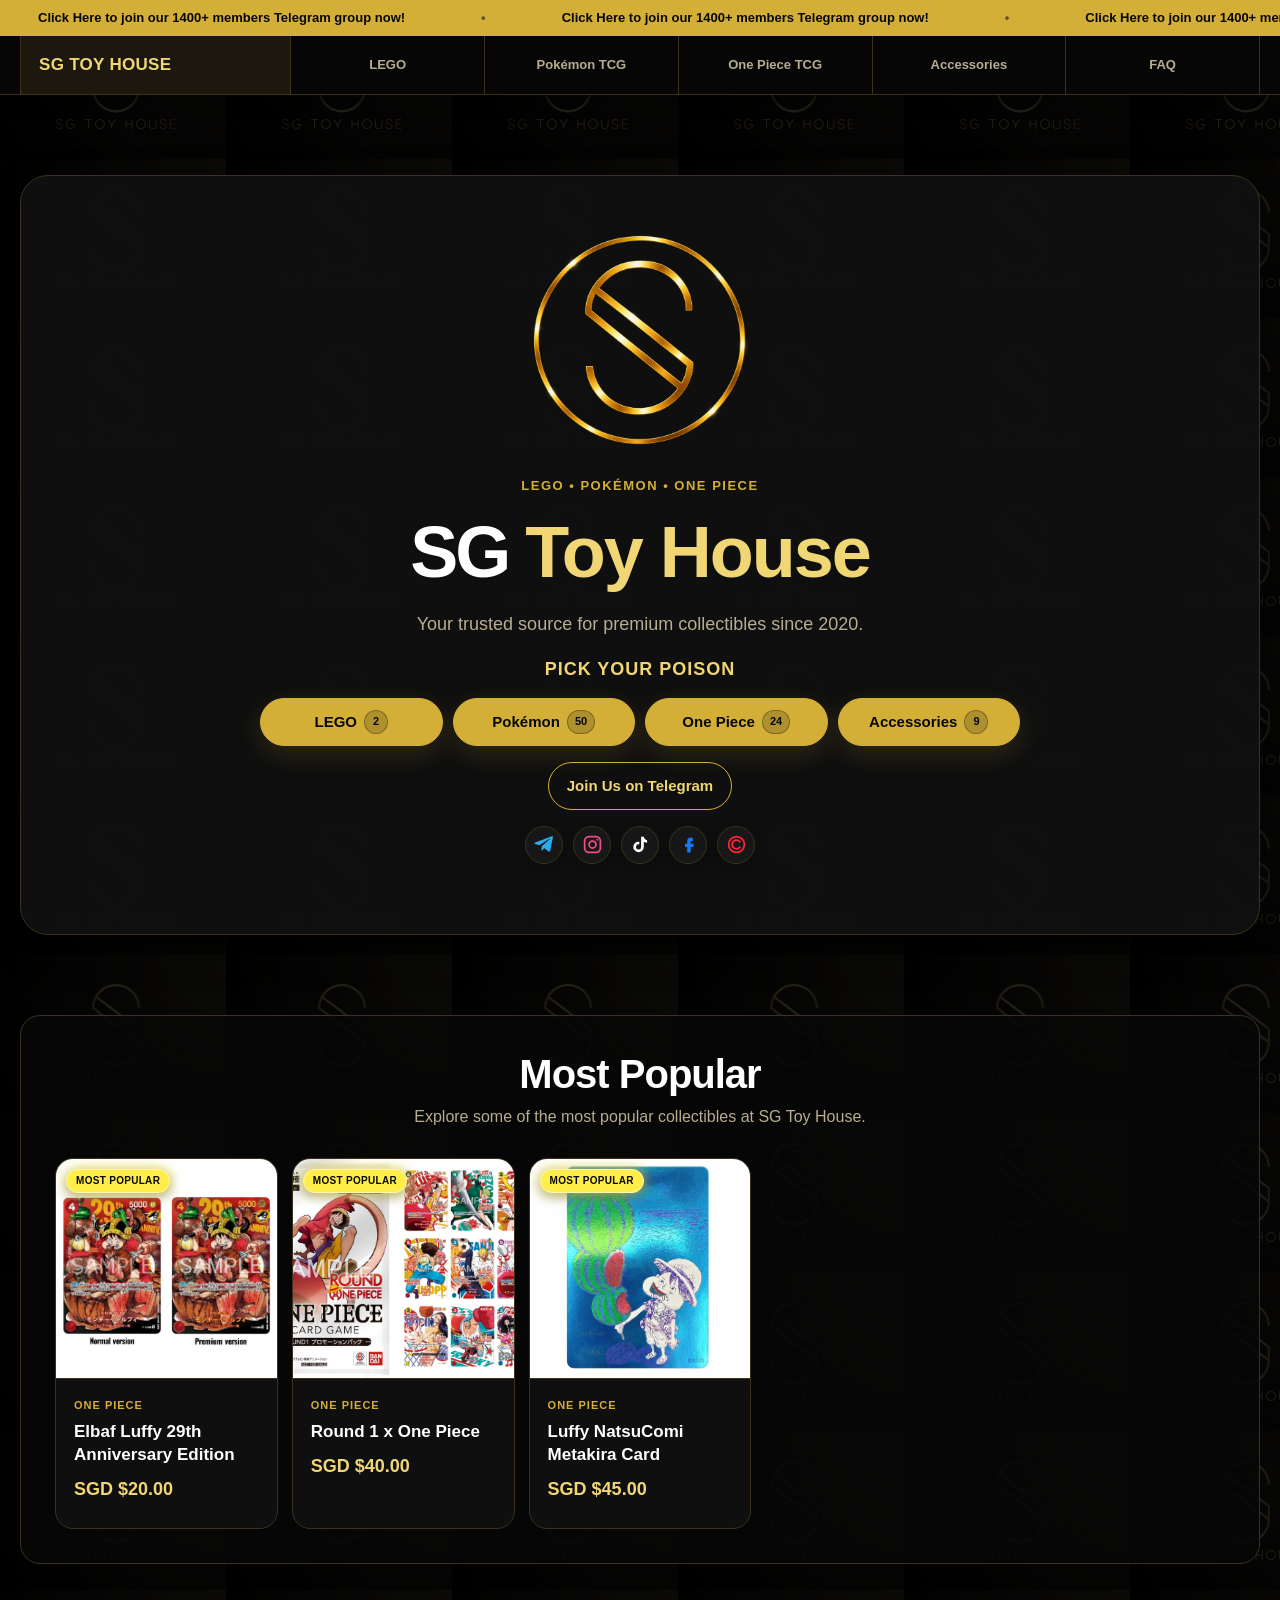
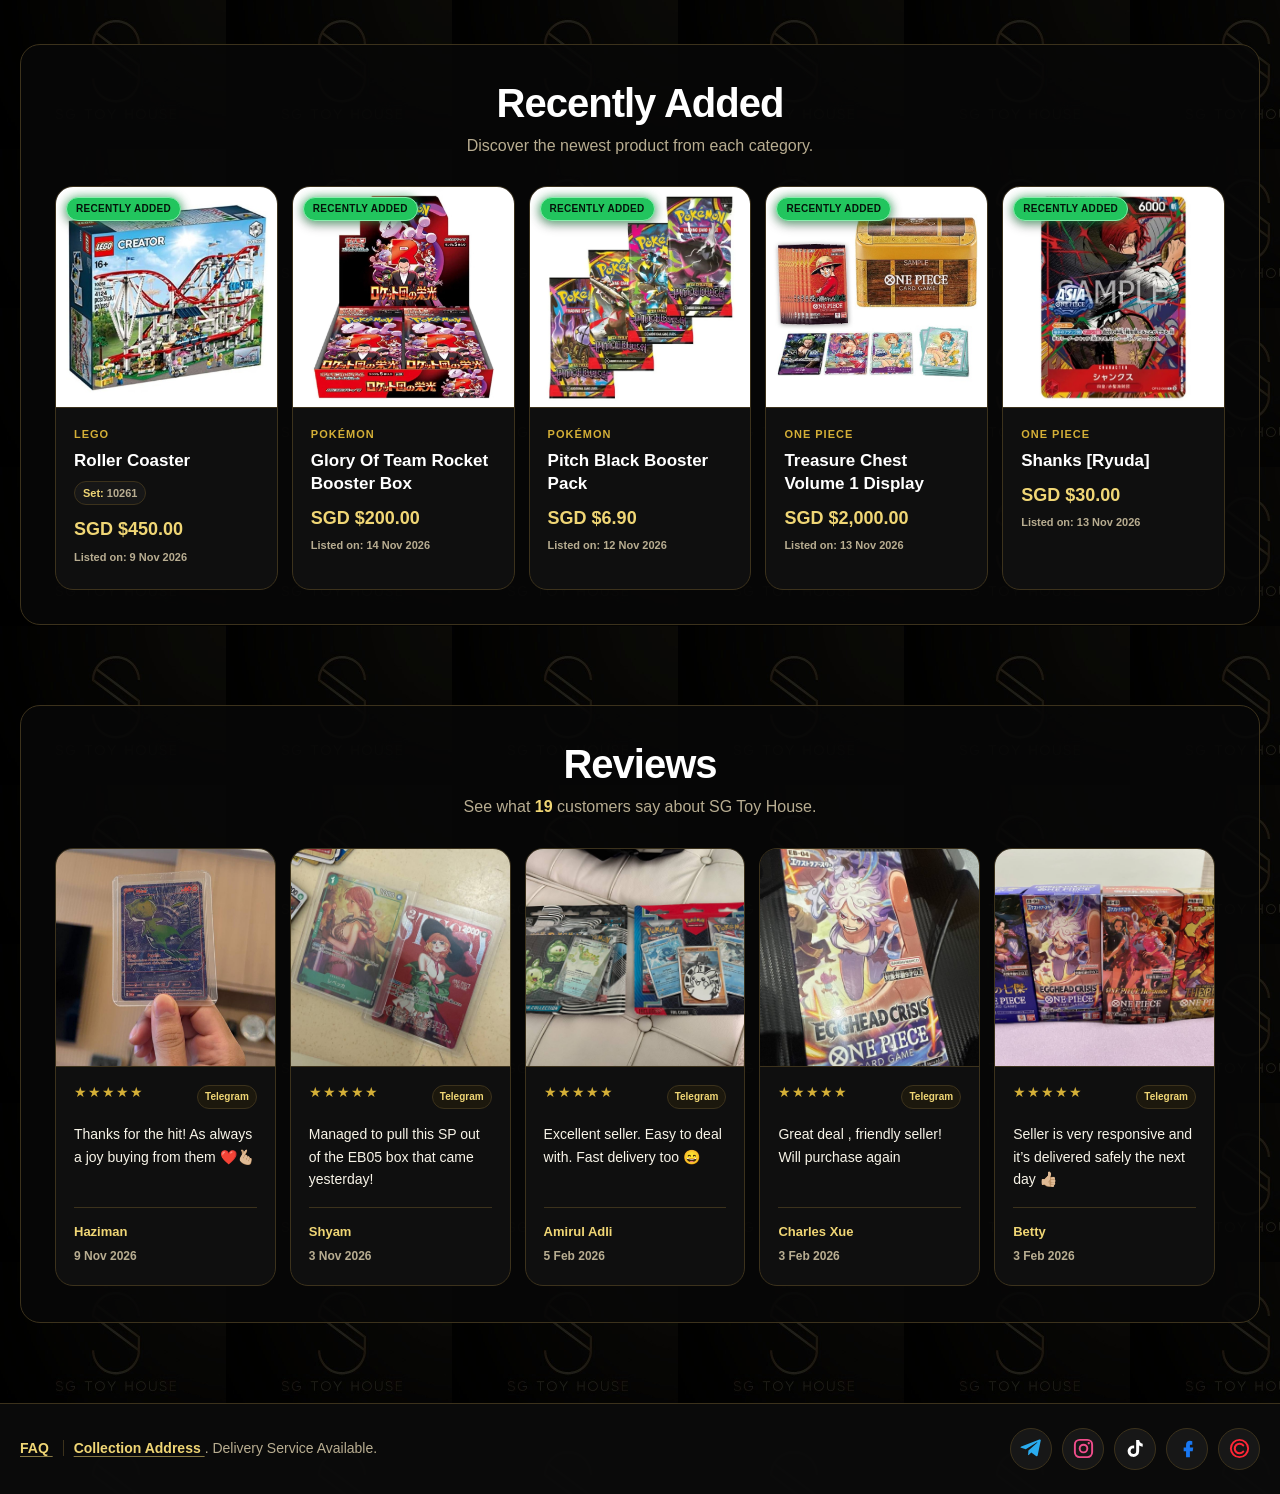
==== index.html @ c0def1a4 "Add files via upload" ====
<!DOCTYPE html>
<html lang="en">
<head>
  <meta charset="UTF-8">
  <meta name="viewport" content="width=device-width, initial-scale=1">

  <title>SG Toy House | LEGO, Pokémon & One Piece</title>

  <meta
    name="description"
    content="Browse LEGO, Pokémon, One Piece and collectible accessories at SG Toy House."
  >

  <meta name="theme-color" content="#070707">

  <link
    rel="icon"
    type="image/x-icon"
    href="images/logo/favicon.ico"
  >

  <link
    rel="icon"
    type="image/png"
    sizes="32x32"
    href="images/logo/favicon-32x32.png"
  >

  <link
    rel="icon"
    type="image/png"
    sizes="16x16"
    href="images/logo/favicon-16x16.png"
  >

  <link
    rel="apple-touch-icon"
    sizes="180x180"
    href="images/logo/apple-touch-icon.png"
  >

  <link rel="manifest" href="site.webmanifest">

  <style>
    :root {
      --background: #070707;
      --surface: #101010;
      --surface-hover: #1a1a1a;
      --text: #f8f4e8;
      --muted: #b8ad91;
      --border: #3c321c;
      --gold: #d4af37;
      --gold-light: #f0d675;
      --danger: #ff8c8c;
      --shadow: 0 14px 36px rgba(0, 0, 0, 0.45);
    }

    * {
      box-sizing: border-box;
      margin: 0;
      padding: 0;
    }

    html {
      scroll-behavior: smooth;
    }

    body {
      min-height: 100vh;
      display: flex;
      flex-direction: column;
      background-color: var(--background);
      background-image: url("images/backgrounds/backgroundlogo.jpg");
      background-position: top left;
      background-repeat: repeat;
      background-size: 226px 159px;
      color: var(--text);
      font-family: Arial, Helvetica, sans-serif;
      line-height: 1.6;
    }

    main {
      flex: 1;
    }

    a {
      color: inherit;
      text-decoration: none;
    }

    img {
      max-width: 100%;
    }

    button {
      font: inherit;
    }

    [hidden] {
      display: none !important;
    }

    .container {
      width: min(1344px, calc(100% - 40px));
      margin: 0 auto;
    }

    /* Sticky announcement and navigation */

    .sticky-top-area {
      width: 100%;
      position: sticky;
      top: 0;
      z-index: 1000;
      box-shadow: 0 6px 18px rgba(0, 0, 0, 0.35);
    }

    .announcement-bar {
      width: 100%;
      padding: 8px 20px;
      display: block;
      position: relative;
      z-index: 1;
      background: var(--gold);
      color: #070707;
      font-size: 13px;
      font-weight: 800;
      line-height: 1.4;
      text-align: center;
      transition:
        background 0.2s ease,
        color 0.2s ease;
    }

    .announcement-bar:hover,
    .announcement-bar:focus-visible {
      background: var(--gold-light);
      color: #000000;
    }

    .site-header {
      width: 100%;
      position: relative;
      background: rgba(7, 7, 7, 0.97);
      border-bottom: 1px solid var(--border);
      backdrop-filter: blur(12px);
      -webkit-backdrop-filter: blur(12px);
    }

    .main-navigation {
      min-height: 58px;
      display: grid;
      grid-template-columns:
        minmax(190px, 1.4fr)
        repeat(5, minmax(90px, 1fr));
      align-items: stretch;
    }

    .navigation-link {
      min-width: 0;
      padding: 10px 8px;
      display: flex;
      align-items: center;
      justify-content: center;
      color: var(--muted);
      border-right: 1px solid var(--border);
      font-size: 13px;
      font-weight: 700;
      line-height: 1.2;
      text-align: center;
      white-space: nowrap;
      transition:
        background 0.2s ease,
        color 0.2s ease;
    }

    .navigation-link:first-child {
      border-left: 1px solid var(--border);
    }

    .navigation-link:last-child {
      border-right: 1px solid var(--border);
    }

    .navigation-link:hover,
    .navigation-link:focus-visible {
      background: var(--surface-hover);
      color: #ffffff;
    }

    .navigation-home {
      justify-content: flex-start;
      padding: 10px 18px;
      color: var(--gold-light);
      font-size: 17px;
      font-weight: 800;
      letter-spacing: 0.3px;
      text-transform: uppercase;
    }

    .navigation-home[aria-current="page"] {
      background: #1c180d;
      color: var(--gold-light);
    }

    /* Hero */

    .hero {
      padding: 80px 0;
      text-align: center;
    }

    .hero-content {
      padding: 56px 40px 70px;
      background: rgba(16, 16, 16, 0.96);
      border: 1px solid var(--border);
      border-radius: 28px;
      box-shadow: var(--shadow);
    }

    .hero-logo {
      width: min(220px, 60vw);
      height: auto;
      margin: 0 auto 24px;
      display: block;
      object-fit: contain;
    }

    .hero-label {
      margin-bottom: 18px;
      color: var(--gold);
      font-size: 13px;
      font-weight: 700;
      letter-spacing: 1.5px;
      text-transform: uppercase;
    }

    .hero h1 {
      max-width: 800px;
      margin: 0 auto 20px;
      color: #ffffff;
      font-size: clamp(42px, 7vw, 72px);
      font-weight: 700;
      line-height: 1.05;
      letter-spacing: -3px;
    }

    .hero-brand {
      color: var(--gold-light);
      font-weight: 800;
      letter-spacing: -2px;
    }

    .hero-description {
      max-width: 620px;
      margin: 0 auto 16px;
      color: var(--muted);
      font-size: 18px;
    }

    .category-heading {
      margin: 0 auto 14px;
      color: var(--gold-light);
      font-size: 18px;
      font-weight: 800;
      letter-spacing: 1px;
      text-transform: uppercase;
    }

    /* Hero buttons */

    .category-actions {
      max-width: 760px;
      margin: 0 auto;
      display: grid;
      grid-template-columns: repeat(4, minmax(0, 1fr));
      gap: 10px;
    }

    .button {
      min-height: 48px;
      padding: 0 18px;
      display: inline-flex;
      align-items: center;
      justify-content: center;
      border: 1px solid var(--gold);
      border-radius: 999px;
      font-size: 15px;
      font-weight: 700;
      text-align: center;
      white-space: nowrap;
      transition:
        transform 0.2s ease,
        background 0.2s ease,
        color 0.2s ease,
        box-shadow 0.2s ease;
    }

    .button:hover,
    .button:focus-visible {
      transform: translateY(-2px);
    }

    .button-primary {
      background: var(--gold);
      color: #070707;
      box-shadow: 0 8px 24px rgba(212, 175, 55, 0.16);
    }

    .button-primary:hover,
    .button-primary:focus-visible {
      background: var(--gold-light);
      color: #000000;
    }

    .button-secondary {
      background: transparent;
      color: var(--gold-light);
    }

    .button-secondary:hover,
    .button-secondary:focus-visible {
      background: #1c180d;
      color: #ffffff;
    }

    .telegram-action {
      margin-top: 16px;
      display: flex;
      justify-content: center;
    }


    /* Hero social links */

    .hero-social-links {
      margin-top: 16px;
      display: flex;
      align-items: center;
      justify-content: center;
      flex-wrap: wrap;
      gap: 10px;
    }

    .hero-social-link {
      width: 38px;
      height: 38px;
      display: inline-flex;
      align-items: center;
      justify-content: center;
      color: #ffffff;
      background: #171717;
      border: 1px solid var(--border);
      border-radius: 50%;
      box-shadow: 0 5px 14px rgba(0, 0, 0, 0.28);
      transition:
        transform 0.2s ease,
        border-color 0.2s ease,
        box-shadow 0.2s ease,
        background 0.2s ease;
    }

    .hero-social-link:hover,
    .hero-social-link:focus-visible {
      transform: translateY(-3px);
      border-color: var(--gold);
      background: #211c0f;
      box-shadow:
        0 0 0 3px rgba(212, 175, 55, 0.14),
        0 8px 20px rgba(0, 0, 0, 0.4);
    }

    .hero-social-link svg {
      width: 21px;
      height: 21px;
      display: block;
      overflow: visible;
    }

    .hero-social-link.telegram { color: #2aabee; }
    .hero-social-link.instagram { color: #f04d8b; }
    .hero-social-link.tiktok { color: #ffffff; }
    .hero-social-link.facebook { color: #1877f2; }
    .hero-social-link.carousell { color: #ff2636; }

    .category-actions .button {
      gap: 7px;
    }

    .category-count {
      min-width: 24px;
      height: 24px;
      padding: 0 7px;
      display: inline-flex;
      align-items: center;
      justify-content: center;
      flex-shrink: 0;
      background: rgba(7, 7, 7, 0.18);
      color: #070707;
      border: 1px solid rgba(7, 7, 7, 0.3);
      border-radius: 999px;
      font-size: 11px;
      font-weight: 800;
      line-height: 1;
    }

    .button-primary:hover .category-count,
    .button-primary:focus-visible .category-count {
      background: rgba(7, 7, 7, 0.24);
      border-color: rgba(7, 7, 7, 0.4);
    }

    /* Homepage sections */

    .most-popular,
    .recently-added,
    .reviews {
      padding: 0 0 80px;
    }

    .most-popular .container,
    .recently-added .container,
    .reviews .container {
      padding: 34px;
      background: rgba(7, 7, 7, 0.9);
      border: 1px solid var(--border);
      border-radius: 20px;
    }

    .section-heading {
      margin-bottom: 28px;
      text-align: center;
    }

    .section-heading h2 {
      margin-bottom: 6px;
      color: #ffffff;
      font-size: clamp(28px, 4vw, 40px);
      font-weight: 800;
      line-height: 1.2;
      letter-spacing: -1px;
    }

    .section-heading p {
      color: var(--muted);
      font-size: 16px;
    }

    #review-count {
      color: var(--gold-light);
      font-weight: 800;
    }

    .product-grid {
      display: grid;
      grid-template-columns: repeat(5, minmax(0, 1fr));
      gap: 14px;
    }

    .review-grid {
      display: grid;
      grid-template-columns: repeat(5, minmax(0, 1fr));
      gap: 14px;
    }

    /* Cards */

    .product-card,
    .review-card {
      min-width: 0;
      overflow: hidden;
      display: flex;
      flex-direction: column;
      background: rgba(16, 16, 16, 0.98);
      border: 1px solid var(--border);
      border-radius: 18px;
      transition:
        transform 0.2s ease,
        border-color 0.2s ease,
        box-shadow 0.2s ease;
    }

    .product-card:hover,
    .product-card:focus-visible,
    .review-card:hover {
      transform: translateY(-4px);
      border-color: var(--gold);
      box-shadow: 0 12px 30px rgba(0, 0, 0, 0.4);
    }

    .product-image,
    .review-photo {
      width: 100%;
      aspect-ratio: 1 / 1;
      overflow: hidden;
      display: flex;
      align-items: center;
      justify-content: center;
      position: relative;
      background: #171717;
      color: var(--muted);
      border-bottom: 1px solid var(--border);
      font-size: 13px;
      text-align: center;
    }

    .product-image img,
    .review-photo img {
      width: 100%;
      height: 100%;
      display: block;
      object-fit: cover;
    }

    .product-info,
    .review-content {
      padding: 18px;
      display: flex;
      flex: 1;
      flex-direction: column;
    }

    /* Product card badges */

    .product-badge {
      padding: 5px 9px;
      position: absolute;
      top: 10px;
      left: 10px;
      z-index: 2;
      border-style: solid;
      border-width: 1px;
      border-radius: 999px;
      box-shadow: 0 3px 12px rgba(0, 0, 0, 0.45);
      font-size: 10px;
      font-weight: 900;
      line-height: 1.2;
      letter-spacing: 0.3px;
      text-transform: uppercase;
    }

    .popular-label {
      background: #ffed4a;
      color: #080808;
      border: 1px solid #fff7ad;
      box-shadow:
        0 0 14px rgba(255, 237, 74, 0.85),
        0 3px 12px rgba(0, 0, 0, 0.45);
    }

    .recent-label {
      background: #22c55e;
      color: #04150a;
      border: 1px solid #86efac;
      box-shadow:
        0 0 10px rgba(34, 197, 94, 0.6),
        0 3px 12px rgba(0, 0, 0, 0.45);
    }

    /* Product card content */

    .product-category {
      margin-bottom: 6px;
      color: var(--gold);
      font-size: 11px;
      font-weight: 800;
      letter-spacing: 1px;
      text-transform: uppercase;
    }

    .product-name {
      margin-bottom: 8px;
      color: #ffffff;
      font-size: 17px;
      font-weight: 700;
      line-height: 1.35;
      overflow-wrap: anywhere;
    }

    .product-details {
      margin-bottom: 10px;
      display: flex;
      flex-wrap: wrap;
      gap: 6px;
    }

    .product-detail {
      padding: 4px 8px;
      color: var(--muted);
      background: #171717;
      border: 1px solid var(--border);
      border-radius: 999px;
      font-size: 11px;
      font-weight: 700;
      line-height: 1.3;
    }

    .product-detail strong {
      color: var(--gold-light);
    }

    .product-price {
      margin-bottom: 6px;
      color: var(--gold-light);
      font-size: 18px;
      font-weight: 800;
    }

    .product-listed-date {
      margin-bottom: 6px;
      color: var(--muted);
      font-size: 11px;
      font-weight: 600;
      line-height: 1.4;
    }

    .product-link {
      margin-top: auto;
      padding-top: 8px;
      color: var(--gold-light);
      font-size: 15px;
      font-weight: 700;
    }

    /* Review scrolling */

    .review-scroll-area {
      overflow-x: hidden;
      overflow-y: hidden;
      scrollbar-color: var(--gold) #171717;
      scrollbar-width: thin;
    }

    .review-scroll-area.is-scrollable {
      padding-right: 10px;
      overflow-y: auto;
      overscroll-behavior: contain;
    }

    .review-scroll-area::-webkit-scrollbar {
      width: 8px;
    }

    .review-scroll-area::-webkit-scrollbar-track {
      background: #171717;
      border-radius: 999px;
    }

    .review-scroll-area::-webkit-scrollbar-thumb {
      background: var(--gold);
      border-radius: 999px;
    }

    .review-scroll-area::-webkit-scrollbar-thumb:hover {
      background: var(--gold-light);
    }

    /* Review cards */

    .review-card-header {
      margin-bottom: 14px;
      display: flex;
      align-items: flex-start;
      justify-content: space-between;
      gap: 10px;
    }

    .review-stars {
      color: var(--gold);
      font-size: 14px;
      letter-spacing: 1px;
      line-height: 1;
    }

    .review-source {
      padding: 3px 7px;
      color: var(--gold-light);
      background: #1c180d;
      border: 1px solid var(--border);
      border-radius: 999px;
      font-size: 10px;
      font-weight: 700;
      white-space: nowrap;
    }

    .review-text {
      margin-bottom: 16px;
      color: var(--text);
      font-size: 14px;
      line-height: 1.6;
      overflow-wrap: anywhere;
      white-space: pre-line;
    }

    .review-footer {
      margin-top: auto;
      padding-top: 14px;
      border-top: 1px solid var(--border);
    }

    .review-author {
      color: var(--gold-light);
      font-size: 13px;
      font-weight: 700;
    }

    .review-date {
      margin-top: 5px;
      color: var(--muted);
      font-size: 12px;
      font-weight: 600;
    }

    /* Empty and error messages */

    .products-empty,
    .reviews-empty {
      padding: 28px;
      color: var(--muted);
      background: var(--surface);
      border: 1px solid var(--border);
      border-radius: 18px;
      text-align: center;
    }

    .products-empty.error,
    .reviews-empty.error {
      color: var(--danger);
    }

    /* Footer */

    .site-footer {
      background: rgba(11, 11, 11, 0.96);
      border-top: 1px solid var(--border);
    }

    .footer-content {
      min-height: 90px;
      display: flex;
      align-items: center;
      justify-content: space-between;
      gap: 24px;
    }

    .footer-content p {
      color: var(--muted);
      font-size: 14px;
    }

    .footer-faq-link {
      margin-right: 10px;
      padding-right: 10px;
      color: var(--gold-light);
      border-right: 1px solid var(--border);
      font-weight: 700;
      text-decoration: underline;
      text-decoration-color: rgba(240, 214, 117, 0.55);
      text-underline-offset: 3px;
      transition:
        color 0.2s ease,
        text-decoration-color 0.2s ease;
    }

    .footer-faq-link:hover,
    .footer-faq-link:focus-visible {
      color: #ffffff;
      text-decoration-color: var(--gold-light);
    }

    .footer-location-link {
      color: var(--gold-light);
      font-weight: 700;
      text-decoration: underline;
      text-decoration-color: rgba(240, 214, 117, 0.55);
      text-underline-offset: 3px;
      transition:
        color 0.2s ease,
        text-decoration-color 0.2s ease;
    }

    .footer-location-link:hover,
    .footer-location-link:focus-visible {
      color: #ffffff;
      text-decoration-color: var(--gold-light);
    }

    .footer-links {
      display: flex;
      flex-wrap: wrap;
      justify-content: flex-end;
      gap: 10px 20px;
      list-style: none;
    }

    .footer-links a {
      color: var(--muted);
      font-size: 14px;
      font-weight: 600;
      transition: color 0.2s ease;
    }

    .footer-links a:hover,
    .footer-links a:focus-visible {
      color: var(--gold-light);
    }

    .footer-social-links {
      display: flex;
      align-items: center;
      justify-content: flex-end;
      flex-wrap: wrap;
      gap: 10px;
      list-style: none;
    }

    .footer-social-link {
      width: 42px;
      height: 42px;
      padding: 8px;
      display: inline-flex;
      align-items: center;
      justify-content: center;
      background: #171717;
      border: 1px solid var(--border);
      border-radius: 50%;
      transition:
        background 0.2s ease,
        border-color 0.2s ease,
        transform 0.2s ease,
        box-shadow 0.2s ease;
    }

    .footer-social-link svg {
      width: 23px;
      height: 23px;
      display: block;
    }

    .footer-social-link.telegram { color: #2aabee; }
    .footer-social-link.instagram { color: #f04d8b; }
    .footer-social-link.tiktok { color: #ffffff; }
    .footer-social-link.facebook { color: #1877f2; }
    .footer-social-link.carousell { color: #ff2636; }

    .footer-social-link:hover,
    .footer-social-link:focus-visible {
      background: #1c180d;
      border-color: var(--gold);
      box-shadow: 0 0 12px rgba(212, 175, 55, 0.28);
      transform: translateY(-2px);
    }

    /* Back to top */

    .back-to-top {
      width: 48px;
      height: 48px;
      padding: 0;
      display: flex;
      align-items: center;
      justify-content: center;
      position: fixed;
      right: 22px;
      bottom: 22px;
      z-index: 1100;
      background: var(--gold);
      color: #070707;
      border: 1px solid var(--gold);
      border-radius: 50%;
      box-shadow: 0 8px 24px rgba(0, 0, 0, 0.45);
      cursor: pointer;
      opacity: 0;
      visibility: hidden;
      transform: translateY(14px);
      transition:
        opacity 0.2s ease,
        visibility 0.2s ease,
        transform 0.2s ease,
        background 0.2s ease;
    }

    .back-to-top.visible {
      opacity: 1;
      visibility: visible;
      transform: translateY(0);
    }

    .back-to-top:hover,
    .back-to-top:focus-visible {
      background: var(--gold-light);
      transform: translateY(-3px);
    }

    .back-to-top:active {
      transform: translateY(0);
    }

    .back-to-top-arrow {
      width: 12px;
      height: 12px;
      margin-top: 5px;
      border-top: 3px solid currentColor;
      border-left: 3px solid currentColor;
      transform: rotate(45deg);
    }

    a:focus-visible,
    button:focus-visible,
    .review-scroll-area:focus-visible {
      outline: 3px solid rgba(212, 175, 55, 0.45);
      outline-offset: 3px;
    }

    /* Tablet */

    @media (max-width: 1000px) {
      .product-grid,
      .review-grid {
        grid-template-columns: repeat(3, minmax(0, 1fr));
        gap: 12px;
      }
    }

    @media (max-width: 760px) {
      .main-navigation {
        width: 100%;
        min-height: 48px;
        display: flex;
        align-items: stretch;
        overflow-x: auto;
        overflow-y: hidden;
        scrollbar-width: none;
        overscroll-behavior-x: contain;
        -webkit-overflow-scrolling: touch;
      }

      .main-navigation::-webkit-scrollbar {
        display: none;
      }

      .navigation-link {
        min-width: max-content;
        min-height: 48px;
        padding: 8px 15px;
        flex: 0 0 auto;
        border-right: 1px solid var(--border);
        border-bottom: 0;
        font-size: 11px;
        white-space: nowrap;
      }

      .navigation-link:first-child {
        border-left: 0;
      }

      .navigation-home {
        padding-right: 16px;
        padding-left: 16px;
        justify-content: center;
        font-size: 12px;
      }

      .container {
        width: min(100% - 28px, 1344px);
      }

      .hero {
        padding: 48px 0 64px;
      }

      .hero-content {
        padding: 44px 22px 52px;
        border-radius: 20px;
      }

      .hero h1 {
        letter-spacing: -2px;
      }

      .category-actions {
        max-width: 520px;
        grid-template-columns: repeat(2, minmax(0, 1fr));
      }

      .most-popular .container,
      .recently-added .container,
      .reviews .container {
        padding: 26px 20px;
      }

      .footer-content {
        padding: 26px 0;
        flex-direction: column;
        text-align: center;
      }

      .footer-links {
        justify-content: center;
      }
    }

    /* Mobile */

    @media (max-width: 480px) {
      .main-navigation {
        min-height: 44px;
      }

      .navigation-link {
        min-height: 44px;
        padding: 7px 12px;
        font-size: 10px;
      }

      .navigation-home {
        padding-right: 13px;
        padding-left: 13px;
        font-size: 11px;
        letter-spacing: 0;
      }

      .container {
        width: min(100% - 16px, 1344px);
      }

      .announcement-bar {
        padding: 7px 10px;
        font-size: 11px;
        line-height: 1.25;
        white-space: normal;
        text-wrap: balance;
      }

      .hero {
        padding: 48px 0 56px;
      }

      .hero-content {
        padding: 36px 16px 44px;
      }

      .hero-logo {
        width: min(180px, 58vw);
        margin-bottom: 20px;
      }

      .hero h1 {
        font-size: 38px;
      }

      .hero-description {
        margin-bottom: 14px;
        font-size: 16px;
      }

      .category-heading {
        margin-bottom: 12px;
        font-size: 15px;
        letter-spacing: 0.8px;
      }

      .category-actions {
        grid-template-columns: 1fr;
      }

      .category-actions .button,
      .telegram-action .button {
        width: 100%;
      }

      .most-popular,
      .recently-added,
      .reviews {
        padding-bottom: 56px;
      }

      .most-popular .container,
      .recently-added .container,
      .reviews .container {
        padding: 20px 10px;
      }

      .section-heading {
        margin-bottom: 20px;
      }

      .section-heading h2 {
        font-size: 27px;
      }

      .section-heading p {
        font-size: 14px;
      }

      .product-grid,
      .review-grid {
        grid-template-columns: repeat(2, minmax(0, 1fr));
        gap: 10px;
      }

      .product-card,
      .review-card {
        border-radius: 12px;
      }

      .product-info,
      .review-content {
        padding: 11px;
      }

      .product-badge {
        top: 7px;
        left: 7px;
        padding: 4px 6px;
        font-size: 8px;
      }

      .product-category {
        margin-bottom: 4px;
        font-size: 8px;
        letter-spacing: 0.7px;
      }

      .product-name {
        margin-bottom: 6px;
        font-size: 13px;
        line-height: 1.3;
      }

      .product-details {
        margin-bottom: 7px;
        gap: 4px;
      }

      .product-detail {
        padding: 2px 5px;
        font-size: 8px;
      }

      .product-price {
        margin-bottom: 6px;
        font-size: 14px;
        font-weight: 800;
      }

      .product-listed-date {
        margin-bottom: 4px;
        font-size: 9px;
      }

      .product-link {
        padding-top: 5px;
        font-size: 11px;
      }

      .review-card-header {
        margin-bottom: 8px;
        align-items: flex-start;
        flex-direction: column;
        gap: 5px;
      }

      .review-stars {
        font-size: 11px;
        letter-spacing: 0.5px;
      }

      .review-source {
        padding: 2px 5px;
        font-size: 8px;
      }

      .review-text {
        margin-bottom: 10px;
        font-size: 11px;
        line-height: 1.45;
      }

      .review-footer {
        padding-top: 9px;
      }

      .review-author {
        font-size: 10px;
      }

      .review-date {
        margin-top: 3px;
        font-size: 9px;
      }

      .review-scroll-area.is-scrollable {
        padding-right: 6px;
      }

      .category-count {
        min-width: 22px;
        height: 22px;
        padding: 0 6px;
        font-size: 10px;
      }


      .hero-social-links {
        margin-top: 14px;
        gap: 8px;
      }

      .hero-social-link {
        width: 34px;
        height: 34px;
      }

      .hero-social-link svg {
        width: 18px;
        height: 18px;
      }

      .back-to-top {
        width: 44px;
        height: 44px;
        right: 14px;
        bottom: 14px;
      }
    }

    @media (max-width: 360px) {
      .product-grid,
      .review-grid {
        gap: 8px;
      }

      .product-info,
      .review-content {
        padding: 9px;
      }

      .product-name {
        font-size: 12px;
      }
    }

    @media (prefers-reduced-motion: reduce) {
      html {
        scroll-behavior: auto;
      }

      .back-to-top {
        transition: none;
      }
    }

    /* Continuously repeating announcement */
    .announcement-bar {
      width: 100%;
      min-height: 36px;
      padding: 0;
      display: flex;
      align-items: center;
      overflow: hidden;
      position: relative;
      background: var(--gold);
      color: #070707;
      font-size: 13px;
      font-weight: 800;
      line-height: 1.4;
      white-space: nowrap;
    }
    .announcement-track {
      width: max-content;
      display: flex;
      align-items: center;
      flex-shrink: 0;
      animation: announcement-scroll 22s linear infinite;
      will-change: transform;
    }
    .announcement-group {
      display: flex;
      align-items: center;
      flex-shrink: 0;
    }
    .announcement-message {
      padding: 8px 38px;
      display: inline-flex;
      align-items: center;
      flex-shrink: 0;
    }
    .announcement-message::after {
      margin-left: 76px;
      color: rgba(7, 7, 7, 0.55);
      content: "•";
    }
    @keyframes announcement-scroll {
      from { transform: translateX(0); }
      to { transform: translateX(-50%); }
    }
    .announcement-bar:hover .announcement-track,
    .announcement-bar:focus-visible .announcement-track {
      animation-play-state: paused;
    }
    @media (max-width: 480px) {
      .announcement-bar { min-height: 32px; padding: 0; font-size: 11px; white-space: nowrap; }
      .announcement-track { animation-duration: 18s; }
      .announcement-message { padding: 7px 24px; }
      .announcement-message::after { margin-left: 48px; }
    }
    @media (prefers-reduced-motion: reduce) {
      .announcement-track { width: 100%; animation: none; }
      .announcement-group { width: 100%; }
      .announcement-group[aria-hidden="true"],
      .announcement-message[aria-hidden="true"] { display: none; }
      .announcement-message {
        width: 100%;
        padding: 7px 10px;
        justify-content: center;
        overflow: hidden;
        text-align: center;
        text-overflow: ellipsis;
      }
      .announcement-message::after { display: none; }
    }

    /* Review detail overlay */

    body.review-modal-open {
      overflow: hidden;
    }

    .review-card {
      cursor: pointer;
    }

    .review-modal {
      padding: 24px;
      position: fixed;
      inset: 0;
      z-index: 2200;
      display: flex;
      align-items: center;
      justify-content: center;
      overflow-y: auto;
    }

    .review-modal-backdrop {
      position: fixed;
      inset: 0;
      background: rgba(0, 0, 0, 0.84);
      backdrop-filter: blur(8px);
      -webkit-backdrop-filter: blur(8px);
    }

    .review-modal-panel {
      width: min(900px, 100%);
      max-height: calc(100vh - 48px);
      overflow: auto;
      position: relative;
      z-index: 1;
      background: #101010;
      border: 1px solid var(--gold);
      border-radius: 22px;
      box-shadow: 0 24px 80px rgba(0, 0, 0, 0.75);
    }

    .review-modal-close {
      width: 42px;
      height: 42px;
      padding: 0;
      display: flex;
      align-items: center;
      justify-content: center;
      position: absolute;
      top: 14px;
      right: 14px;
      z-index: 3;
      background: rgba(7, 7, 7, 0.9);
      color: #ffffff;
      border: 1px solid var(--border);
      border-radius: 50%;
      font-size: 28px;
      line-height: 1;
      cursor: pointer;
    }

    .review-modal-close:hover,
    .review-modal-close:focus-visible {
      background: var(--gold);
      color: #070707;
      border-color: var(--gold);
    }

    .review-modal-grid {
      display: grid;
      grid-template-columns: minmax(300px, 0.9fr) minmax(0, 1.1fr);
    }

    .review-modal-photo {
      min-height: 480px;
      display: flex;
      align-items: center;
      justify-content: center;
      overflow: hidden;
      background: #171717;
      border-right: 1px solid var(--border);
      color: var(--muted);
      text-align: center;
    }

    .review-modal-photo img {
      width: 100%;
      height: 100%;
      max-height: 72vh;
      display: block;
      object-fit: contain;
    }

    .review-modal-content {
      min-width: 0;
      padding: 64px 38px 38px;
      display: flex;
      flex-direction: column;
    }

    .review-modal-header {
      margin-bottom: 22px;
      display: flex;
      align-items: center;
      justify-content: space-between;
      gap: 12px;
    }

    .review-modal-stars {
      color: var(--gold);
      font-size: 22px;
      letter-spacing: 2px;
    }

    .review-modal-source {
      padding: 5px 9px;
      color: var(--gold-light);
      background: #1c180d;
      border: 1px solid var(--border);
      border-radius: 999px;
      font-size: 11px;
      font-weight: 800;
    }

    .review-modal-text {
      margin-bottom: 26px;
      color: var(--text);
      font-size: 18px;
      line-height: 1.75;
      overflow-wrap: anywhere;
      white-space: pre-line;
    }

    .review-modal-footer {
      margin-top: auto;
      padding-top: 18px;
      border-top: 1px solid var(--border);
    }

    .review-modal-author {
      color: var(--gold-light);
      font-size: 16px;
      font-weight: 800;
    }

    .review-modal-date {
      margin-top: 5px;
      color: var(--muted);
      font-size: 13px;
    }

    @media (max-width: 760px) {
      .review-modal {
        padding: 12px;
      }

      .review-modal-panel {
        width: min(620px, 100%);
        max-height: calc(100vh - 24px);
      }

      .review-modal-grid {
        grid-template-columns: 1fr;
      }

      .review-modal-photo {
        min-height: 0;
        aspect-ratio: 1 / 1;
        border-right: 0;
        border-bottom: 1px solid var(--border);
      }

      .review-modal-content {
        padding: 28px 22px 24px;
      }
    }

    @media (max-width: 480px) {
      .review-modal {
        padding: 8px;
      }

      .review-modal-panel {
        width: 100%;
        max-height: calc(100vh - 16px);
        border-radius: 16px;
      }

      .review-modal-close {
        width: 38px;
        height: 38px;
        top: 9px;
        right: 9px;
        font-size: 24px;
      }

      .review-modal-content {
        padding: 22px 16px 18px;
      }

      .review-modal-stars {
        font-size: 17px;
      }

      .review-modal-text {
        margin-bottom: 18px;
        font-size: 14px;
      }
    }


    /* Homepage product overlay */
    body.product-modal-open { overflow: hidden; }
    .product-card { cursor: pointer; }
    .product-modal {
      padding: 24px;
      position: fixed;
      inset: 0;
      z-index: 2200;
      overflow-y: auto;
      display: flex;
      align-items: center;
      justify-content: center;
    }
    .product-modal-backdrop {
      position: fixed;
      inset: 0;
      background: rgba(0, 0, 0, 0.84);
      backdrop-filter: blur(8px);
      -webkit-backdrop-filter: blur(8px);
    }
    .product-modal-panel {
      width: min(1050px, 100%);
      max-height: calc(100vh - 48px);
      margin: auto;
      overflow: hidden;
      position: relative;
      z-index: 1;
      background: #101010;
      border: 1px solid var(--gold);
      border-radius: 22px;
      box-shadow: 0 24px 80px rgba(0, 0, 0, 0.75);
    }
    .product-modal-close,
    .product-photo-close {
      width: 42px;
      height: 42px;
      padding: 0;
      display: flex;
      align-items: center;
      justify-content: center;
      position: absolute;
      top: 14px;
      right: 14px;
      z-index: 5;
      background: rgba(7, 7, 7, 0.9);
      color: #fff;
      border: 1px solid var(--border);
      border-radius: 50%;
      font-size: 28px;
      line-height: 1;
      cursor: pointer;
    }
    .product-modal-close:hover,
    .product-modal-close:focus-visible,
    .product-photo-close:hover,
    .product-photo-close:focus-visible {
      background: var(--gold);
      color: #070707;
      border-color: var(--gold);
    }
    .product-modal-grid {
      min-height: 520px;
      display: grid;
      grid-template-columns: minmax(360px, .95fr) minmax(0, 1.05fr);
    }
    .product-modal-image {
      min-width: 0;
      min-height: 520px;
      overflow: hidden;
      display: flex;
      align-items: center;
      justify-content: center;
      position: relative;
      background: #171717;
      border-right: 1px solid var(--border);
      cursor: zoom-in;
    }
    .product-modal-image img {
      width: 100%;
      height: 100%;
      display: block;
      object-fit: contain;
    }
    .product-modal-image-placeholder { color: var(--muted); }
    .product-modal-status {
      padding: 6px 11px;
      position: absolute;
      top: 16px;
      left: 16px;
      border-style: solid;
      border-width: 1px;
      border-radius: 999px;
      font-size: 11px;
      font-weight: 900;
      text-transform: uppercase;
    }

    /* In Stock: Green */
    .product-modal-status.in-stock {
      background: #16a34a;
      color: #ffffff;
      border-color: #86efac;
      box-shadow:
        0 0 9px rgba(22, 163, 74, 0.45),
        0 3px 10px rgba(0, 0, 0, 0.4);
    }

    /* Preorder: Royal blue */
    .product-modal-status.preorder {
      background: #2563eb;
      color: #ffffff;
      border-color: #93c5fd;
      box-shadow:
        0 0 10px rgba(37, 99, 235, 0.55),
        0 3px 10px rgba(0, 0, 0, 0.4);
    }

    /* Almost Gone: Amber */
    .product-modal-status.almost-gone {
      background: #f59e0b;
      color: #1c1000;
      border-color: #fcd34d;
      box-shadow:
        0 0 10px rgba(245, 158, 11, 0.55),
        0 3px 10px rgba(0, 0, 0, 0.4);
    }

    /* Sold Out: Red */
    .product-modal-status.sold-out {
      background: #dc2626;
      color: #ffffff;
      border-color: #fca5a5;
      box-shadow:
        0 0 10px rgba(220, 38, 38, 0.55),
        0 3px 10px rgba(0, 0, 0, 0.4);
    }
    .product-modal-content {
      min-width: 0;
      max-height: calc(100vh - 48px);
      padding: 64px 40px 0;
      display: flex;
      flex-direction: column;
      overflow-y: auto;
      scrollbar-color: var(--gold) #171717;
      scrollbar-width: thin;
    }
    .product-modal-category {
      margin-bottom: 9px;
      color: var(--gold);
      font-size: 12px;
      font-weight: 900;
      letter-spacing: 1.2px;
      text-transform: uppercase;
    }
    .product-modal-content h2 {
      margin-bottom: 16px;
      color: #fff;
      font-size: clamp(26px, 4vw, 42px);
      line-height: 1.15;
      overflow-wrap: anywhere;
    }
    .product-modal-details {
      margin-bottom: 20px;
      display: flex;
      flex-wrap: wrap;
      gap: 8px;
    }
    .product-modal-detail {
      padding: 5px 9px;
      color: var(--muted);
      background: #171717;
      border: 1px solid var(--border);
      border-radius: 999px;
      font-size: 12px;
      font-weight: 700;
    }
    .product-modal-detail strong { color: var(--gold-light); }
    .product-modal-description {
      margin-bottom: 24px;
      color: var(--muted);
      font-size: 15px;
      line-height: 1.7;
      white-space: pre-line;
    }
    .product-modal-footer {
      margin-top: auto;
      padding: 18px 0 40px;
      position: sticky;
      bottom: 0;
      z-index: 4;
      background: linear-gradient(to bottom, rgba(16,16,16,0), #101010 18px, #101010 100%);
    }
    .product-modal-price {
      margin: 0 0 12px;
      color: var(--gold-light);
      font-size: 25px;
      font-weight: 900;
    }
    .product-modal-actions { display: grid; gap: 9px; }
    .product-modal-enquire,
    .product-modal-join {
      width: 100%;
      min-height: 44px;
      padding: 8px 14px;
      display: inline-flex;
      align-items: center;
      justify-content: center;
      border-radius: 999px;
      font-weight: 800;
      text-align: center;
    }
    .product-modal-enquire { background: var(--gold); color: #070707; border: 1px solid var(--gold); font-size: 16px; }
    .product-modal-join { background: transparent; color: var(--gold-light); border: 3px solid var(--gold); font-size: 13px; }
    .product-modal-enquire.disabled { background: #242424; color: #888; border-color: #343434; pointer-events: none; }
    .product-photo-viewer {
      padding: 20px;
      position: fixed;
      inset: 0;
      z-index: 3000;
      display: flex;
      align-items: center;
      justify-content: center;
      overflow: auto;
      background: rgba(0,0,0,.96);
    }
    .product-photo-viewer[hidden] { display: none !important; }
    .product-photo-viewer img {
      width: min(95vw, 1400px);
      height: min(92dvh, 1400px);
      display: block;
      object-fit: contain;
      cursor: zoom-out;
    }
    @media (max-width: 760px) {
      .product-modal { padding: 12px; }
      .product-modal-panel { width: min(620px, 100%); max-height: calc(100vh - 24px); }
      .product-modal-grid { min-height: 0; grid-template-columns: 1fr; }
      .product-modal-image { min-height: 0; aspect-ratio: 1 / 1; border-right: 0; border-bottom: 1px solid var(--border); }
      .product-modal-content { max-height: none; padding: 28px 22px 0; overflow: visible; }
      .product-modal-panel { overflow-y: auto; }
      .product-modal-footer { padding: 16px 0 24px; }
    }
    @media (max-width: 480px) {
      .product-modal { padding: 8px; }
      .product-modal-panel { width: 100%; max-height: calc(100vh - 16px); border-radius: 16px; }
      .product-modal-close { width: 38px; height: 38px; top: 9px; right: 9px; font-size: 24px; }
      .product-modal-content { padding: 22px 16px 0; }
      .product-modal-footer { margin-right: -16px; margin-left: -16px; padding: 14px 16px 18px; }
      .product-modal-category { font-size: 10px; }
      .product-modal-content h2 { margin-bottom: 12px; font-size: 24px; }
      .product-modal-description { margin-bottom: 18px; font-size: 13px; }
      .product-modal-price { margin-bottom: 9px; font-size: 20px; }
      .product-modal-enquire { min-height: 42px; font-size: 14px; }
      .product-modal-join { min-height: 34px; font-size: 12px; }
      .product-photo-viewer { padding: 8px; }
      .product-photo-viewer img { width: calc(100vw - 16px); height: calc(100dvh - 16px); }
    }



    /* Card-to-overlay transition */
    ::view-transition-group(product-expand) {
      animation-duration: 420ms;
      animation-timing-function: cubic-bezier(0.22, 1, 0.36, 1);
    }
    ::view-transition-old(product-expand),
    ::view-transition-new(product-expand) {
      width: 100%;
      height: 100%;
      overflow: hidden;
      border-radius: 18px;
      object-fit: cover;
    }
    ::view-transition-old(product-expand) {
      animation: product-card-fade-out 420ms cubic-bezier(0.22, 1, 0.36, 1) both;
    }
    ::view-transition-new(product-expand) {
      animation: product-overlay-fade-in 420ms cubic-bezier(0.22, 1, 0.36, 1) both;
    }
    @keyframes product-card-fade-out {
      from { opacity: 1; filter: brightness(1); }
      to { opacity: 0.65; filter: brightness(0.72); }
    }
    @keyframes product-overlay-fade-in {
      from { opacity: 0.72; filter: brightness(0.82); }
      to { opacity: 1; filter: brightness(1); }
    }
    .product-modal-panel { transform-origin: center; }
    .product-modal:not([hidden]) .product-modal-panel {
      animation: product-modal-open 360ms cubic-bezier(0.22, 1, 0.36, 1) both;
    }
    .product-modal:not([hidden]) .product-modal-backdrop {
      animation: product-backdrop-open 280ms ease-out both;
    }
    @keyframes product-modal-open {
      from { opacity: 0; transform: translateY(18px) scale(0.88); }
      to { opacity: 1; transform: translateY(0) scale(1); }
    }
    @keyframes product-backdrop-open {
      from { opacity: 0; backdrop-filter: blur(0); -webkit-backdrop-filter: blur(0); }
      to { opacity: 1; backdrop-filter: blur(8px); -webkit-backdrop-filter: blur(8px); }
    }
    /* Review-card-to-overlay transition */
    ::view-transition-group(review-expand) {
      animation-duration: 420ms;
      animation-timing-function: cubic-bezier(0.22, 1, 0.36, 1);
    }
    ::view-transition-old(review-expand),
    ::view-transition-new(review-expand) {
      width: 100%;
      height: 100%;
      overflow: hidden;
      border-radius: 18px;
      object-fit: cover;
    }
    ::view-transition-old(review-expand) {
      animation: review-card-fade-out 420ms cubic-bezier(0.22, 1, 0.36, 1) both;
    }
    ::view-transition-new(review-expand) {
      animation: review-overlay-fade-in 420ms cubic-bezier(0.22, 1, 0.36, 1) both;
    }
    @keyframes review-card-fade-out {
      from { opacity: 1; filter: brightness(1); }
      to { opacity: 0.65; filter: brightness(0.72); }
    }
    @keyframes review-overlay-fade-in {
      from { opacity: 0.72; filter: brightness(0.82); }
      to { opacity: 1; filter: brightness(1); }
    }
    .review-modal-panel { transform-origin: center; }
    .review-modal:not([hidden]) .review-modal-panel {
      animation: review-modal-open 360ms cubic-bezier(0.22, 1, 0.36, 1) both;
    }
    .review-modal:not([hidden]) .review-modal-backdrop {
      animation: product-backdrop-open 280ms ease-out both;
    }
    @keyframes review-modal-open {
      from { opacity: 0; transform: translateY(18px) scale(0.88); }
      to { opacity: 1; transform: translateY(0) scale(1); }
    }

    /* Closing fallback for browsers without same-document view transitions */
    .product-modal.is-closing .product-modal-panel,
    .review-modal.is-closing .review-modal-panel {
      animation: modal-close 260ms cubic-bezier(0.4, 0, 1, 1) both;
    }
    .product-modal.is-closing .product-modal-backdrop,
    .review-modal.is-closing .review-modal-backdrop {
      animation: modal-backdrop-close 240ms ease-in both;
    }
    @keyframes modal-close {
      from { opacity: 1; transform: translateY(0) scale(1); }
      to { opacity: 0; transform: translateY(14px) scale(0.9); }
    }
    @keyframes modal-backdrop-close {
      from { opacity: 1; }
      to { opacity: 0; }
    }

    @media (prefers-reduced-motion: reduce) {
      ::view-transition-group(product-expand),
      ::view-transition-old(product-expand),
      ::view-transition-new(product-expand),
      ::view-transition-group(review-expand),
      ::view-transition-old(review-expand),
      ::view-transition-new(review-expand),
      .product-modal-panel,
      .product-modal-backdrop,
      .review-modal-panel,
      .review-modal-backdrop {
        animation: none !important;
      }
    }
  
    /* Multi-photo product gallery, matching category pages */
    .product-modal-media{min-width:0;min-height:520px;display:flex;flex-direction:column;background:#171717;border-right:1px solid var(--border)}
    .product-modal-media .product-modal-image{min-height:0;flex:1;border-right:0;border-bottom:1px solid var(--border)}
    .product-modal-thumbnails{min-height:92px;padding:10px;display:flex;align-items:center;gap:10px;overflow-x:auto;overflow-y:hidden;background:#101010;scrollbar-color:var(--gold) #171717;scrollbar-width:thin}
    .product-modal-thumbnails:empty{display:none}
    .product-thumbnail{width:70px;height:70px;padding:0;flex:0 0 70px;overflow:hidden;background:#171717;border:2px solid transparent;border-radius:10px;cursor:pointer}
    .product-thumbnail img{width:100%;height:100%;display:block;object-fit:cover}
    .product-thumbnail:hover,.product-thumbnail:focus-visible{border-color:var(--gold-light)}
    .product-thumbnail[aria-current="true"]{border-color:var(--gold);box-shadow:0 0 0 2px rgba(212,175,55,.22)}
    .product-photo-nav{width:52px;height:52px;padding:0;position:fixed;top:50%;z-index:3002;display:flex;align-items:center;justify-content:center;background:rgba(7,7,7,.82);color:#fff;border:1px solid var(--gold);border-radius:50%;font-size:34px;line-height:1;cursor:pointer;transform:translateY(-50%)}
    .product-photo-prev{left:max(14px,env(safe-area-inset-left))}.product-photo-next{right:max(14px,env(safe-area-inset-right))}
    .product-photo-nav:hover,.product-photo-nav:focus-visible{background:var(--gold);color:#070707}
    .product-photo-counter{min-width:58px;padding:6px 10px;position:fixed;left:50%;bottom:max(14px,env(safe-area-inset-bottom));z-index:3002;background:rgba(7,7,7,.82);color:#fff;border:1px solid var(--border);border-radius:999px;font-size:13px;font-weight:800;text-align:center;transform:translateX(-50%)}
    @media(max-width:760px){.product-modal-media{min-height:0;border-right:0;border-bottom:1px solid var(--border)}.product-modal-media .product-modal-image{aspect-ratio:1/1;border-bottom:1px solid var(--border)}.product-modal-thumbnails{min-height:76px;padding:8px;gap:8px}.product-thumbnail{width:58px;height:58px;flex-basis:58px}}
    @media(max-width:480px){.product-photo-nav{width:44px;height:44px;font-size:28px}.product-photo-prev{left:max(8px,env(safe-area-inset-left))}.product-photo-next{right:max(8px,env(safe-area-inset-right))}}




    /* Previous and next controls on the product overlay image */
    .product-modal-photo-nav {
      width: 44px;
      height: 44px;
      padding: 0;
      position: absolute;
      top: 50%;
      z-index: 4;
      display: flex;
      align-items: center;
      justify-content: center;
      background: rgba(7, 7, 7, .78);
      color: #fff;
      border: 1px solid var(--gold);
      border-radius: 50%;
      font-size: 29px;
      line-height: 1;
      cursor: pointer;
      transform: translateY(-50%);
      transition: background .18s ease, color .18s ease;
    }
    .product-modal-photo-prev { left: 12px; }
    .product-modal-photo-next { right: 12px; }
    .product-modal-photo-nav:hover,
    .product-modal-photo-nav:focus-visible { background: var(--gold); color: #070707; }
    .product-modal-photo-counter {
      padding: 4px 9px;
      position: absolute;
      right: 12px;
      bottom: 12px;
      z-index: 4;
      background: rgba(7, 7, 7, .8);
      color: #fff;
      border: 1px solid var(--border);
      border-radius: 999px;
      font-size: 11px;
      font-weight: 800;
      line-height: 1.2;
      pointer-events: none;
    }
    @media (max-width: 480px) {
      .product-modal-photo-nav { width: 38px; height: 38px; font-size: 25px; }
      .product-modal-photo-prev { left: 8px; }
      .product-modal-photo-next { right: 8px; }
      .product-modal-photo-counter { right: 8px; bottom: 8px; }
    }


    /* Finger-swipe support for the product overlay photo */
    .product-modal-image {
      touch-action: pan-y;
      user-select: none;
      -webkit-user-select: none;
      overscroll-behavior-x: contain;
    }
    .product-modal-image.is-photo-swiping img {
      transition: none;
    }


    /* Final overlay counter positioning */
    .product-modal-photo-counter {
      left: 50%;
      right: auto;
      bottom: 12px;
      transform: translateX(-50%);
    }
    @media (max-width: 480px) {
      .product-modal-photo-counter {
        left: 50%;
        right: auto;
        bottom: 8px;
        transform: translateX(-50%);
      }
    }

</style>
</head>

<body>
  <div class="sticky-top-area">
    <a
      class="announcement-bar"
      href="https://t.me/sgtoyhse"
      target="_blank"
      rel="noopener noreferrer"
      aria-label="Click here to join our 1400 plus member Telegram group"
    >
      <span class="announcement-track">
        <span class="announcement-group">
          <span class="announcement-message">Click Here to join our 1400+ members Telegram group now!</span>
          <span class="announcement-message" aria-hidden="true">Click Here to join our 1400+ members Telegram group now!</span>
        </span>
        <span class="announcement-group" aria-hidden="true">
          <span class="announcement-message">Click Here to join our 1400+ members Telegram group now!</span>
          <span class="announcement-message">Click Here to join our 1400+ members Telegram group now!</span>
        </span>
      </span>
    </a>

    <header class="site-header">
      <nav
        class="container main-navigation"
        aria-label="Main navigation"
      >
        <a
          class="navigation-link navigation-home"
          href="index.html"
          aria-current="page"
          aria-label="SG Toy House home"
        >
          SG Toy House
        </a>

        <a class="navigation-link" href="lego.html">
          LEGO
        </a>

        <a class="navigation-link" href="pokemon.html">
          Pokémon TCG
        </a>

        <a class="navigation-link" href="onepiece.html">
          One Piece TCG
        </a>

        <a class="navigation-link" href="accessories.html">
          Accessories
        </a>

        <a class="navigation-link" href="faq.html">
          FAQ
        </a>
      </nav>
    </header>
  </div>

  <main>
    <section class="hero">
      <div class="container">
        <div class="hero-content">
          <img
            class="hero-logo"
            src="images/logo/newlogo1.PNG"
            alt="SG Toy House"
            width="280"
            height="280"
          >

          <p class="hero-label">
            LEGO • Pokémon • One Piece
          </p>

          <h1>
            SG
            <span class="hero-brand">
              Toy House
            </span>
          </h1>

          <p class="hero-description">
            Your trusted source for premium collectibles since 2020.
          </p>

          <p class="category-heading">
            Pick Your Poison
          </p>

          <div
            class="category-actions"
            aria-label="Browse product categories"
          >
            <a class="button button-primary" href="lego.html">
              <span>LEGO</span>

              <span
                class="category-count"
                id="lego-count"
                aria-label="Loading available LEGO products"
              >
                …
              </span>
            </a>

            <a class="button button-primary" href="pokemon.html">
              <span>Pokémon</span>

              <span
                class="category-count"
                id="pokemon-count"
                aria-label="Loading available Pokémon products"
              >
                …
              </span>
            </a>

            <a class="button button-primary" href="onepiece.html">
              <span>One Piece</span>

              <span
                class="category-count"
                id="onepiece-count"
                aria-label="Loading available One Piece products"
              >
                …
              </span>
            </a>

            <a class="button button-primary" href="accessories.html">
              <span>Accessories</span>

              <span
                class="category-count"
                id="accessories-count"
                aria-label="Loading available accessories"
              >
                …
              </span>
            </a>
          </div>

          <div class="telegram-action">
            <a
              class="button button-secondary"
              href="https://t.me/sgtoyhse"
              target="_blank"
              rel="noopener noreferrer"
            >
              Join Us on Telegram
            </a>
          </div>


          <div
            class="hero-social-links"
            aria-label="Follow SG Toy House on social media"
          >
            <a
              class="hero-social-link telegram"
              href="https://t.me/sgtoyhse"
              target="_blank"
              rel="noopener noreferrer"
              aria-label="SG Toy House on Telegram"
              title="Telegram"
            >
              <svg viewBox="0 0 24 24" aria-hidden="true">
                <path fill="currentColor" d="M21.7 3.3 18.5 19c-.2 1.1-.9 1.4-1.8.9l-4.9-3.6-2.4 2.3c-.3.3-.5.5-1 .5l.4-5 9.1-8.2c.4-.4-.1-.6-.6-.2L6 12.8l-4.8-1.5c-1-.3-1.1-1 .2-1.5L20.2 2.6c.9-.3 1.7.2 1.5.7Z"/>
              </svg>
            </a>

            <a
              class="hero-social-link instagram"
              href="https://www.instagram.com/sgtoyhse/"
              target="_blank"
              rel="noopener noreferrer"
              aria-label="SG Toy House on Instagram"
              title="Instagram"
            >
              <svg viewBox="0 0 24 24" aria-hidden="true">
                <rect x="3" y="3" width="18" height="18" rx="5" fill="none" stroke="currentColor" stroke-width="2"/>
                <circle cx="12" cy="12" r="4" fill="none" stroke="currentColor" stroke-width="2"/>
                <circle cx="17.5" cy="6.5" r="1.2" fill="currentColor"/>
              </svg>
            </a>

            <a
              class="hero-social-link tiktok"
              href="https://www.tiktok.com/@sgtoyhse"
              target="_blank"
              rel="noopener noreferrer"
              aria-label="SG Toy House on TikTok"
              title="TikTok"
            >
              <svg viewBox="0 0 24 24" aria-hidden="true">
                <path fill="currentColor" d="M15.8 3c.4 2.1 1.6 3.5 3.7 4v3.1a8.3 8.3 0 0 1-3.7-1.2v5.9a6 6 0 1 1-5.2-6v3.2a2.9 2.9 0 1 0 2.1 2.8V3h3.1Z"/>
              </svg>
            </a>

            <a
              class="hero-social-link facebook"
              href="https://www.facebook.com/T0yH0use/"
              target="_blank"
              rel="noopener noreferrer"
              aria-label="SG Toy House on Facebook"
              title="Facebook"
            >
              <svg viewBox="0 0 24 24" aria-hidden="true">
                <path fill="currentColor" d="M14 8h3V4.5A16 16 0 0 0 14.6 4C12.2 4 10.5 5.5 10.5 8.2V11H8v3.8h2.5V21h4v-6.2h2.9L18 11h-3.5V8.6c0-.4.2-.6.5-.6Z"/>
              </svg>
            </a>

            <a
              class="hero-social-link carousell"
              href="https://www.carousell.sg/u/sgtoyhse/"
              target="_blank"
              rel="noopener noreferrer"
              aria-label="SG Toy House on Carousell"
              title="Carousell"
            >
              <svg viewBox="0 0 24 24" aria-hidden="true">
                <circle cx="12" cy="12" r="9" fill="none" stroke="currentColor" stroke-width="2"/>
                <path d="M15.8 8.7a5 5 0 1 0 0 6.6" fill="none" stroke="currentColor" stroke-width="2.2" stroke-linecap="round"/>
              </svg>
            </a>
          </div>
        </div>
      </div>
    </section>

    <section
      class="most-popular"
      aria-labelledby="most-popular-heading"
    >
      <div class="container">
        <div class="section-heading">
          <h2 id="most-popular-heading">
            Most Popular
          </h2>

          <p>
            Explore some of the most popular collectibles at SG Toy House.
          </p>
        </div>

        <div
          class="product-grid"
          id="popular-product-grid"
          aria-live="polite"
          aria-busy="true"
        ></div>

        <p
          class="products-empty"
          id="popular-products-empty"
          hidden
        >
          Most Popular products will appear here soon.
        </p>
      </div>
    </section>

    <section
      class="recently-added"
      aria-labelledby="recently-added-heading"
    >
      <div class="container">
        <div class="section-heading">
          <h2 id="recently-added-heading">
            Recently Added
          </h2>

          <p>
            Discover the newest product from each category.
          </p>
        </div>

        <div
          class="product-grid"
          id="recent-product-grid"
          aria-live="polite"
          aria-busy="true"
        ></div>

        <p
          class="products-empty"
          id="recent-products-empty"
          hidden
        >
          Recently added products will appear here soon.
        </p>
      </div>
    </section>

    <section
      class="reviews"
      aria-labelledby="reviews-heading"
    >
      <div class="container">
        <div class="section-heading">
          <h2 id="reviews-heading">
            Reviews
          </h2>

          <p>
            See what
            <span id="review-count">0</span>
            customers say about SG Toy House.
          </p>
        </div>

        <div
          class="review-scroll-area"
          id="review-scroll-area"
        >
          <div
            class="review-grid"
            id="review-grid"
            aria-live="polite"
            aria-busy="true"
          ></div>
        </div>

        <p
          class="reviews-empty"
          id="reviews-empty"
          hidden
        >
          Reviews will be added soon.
        </p>
      </div>
    </section>
  </main>

  <footer class="site-footer">
    <div class="container footer-content">
      <p class="footer-service-info">
        <a
          class="footer-faq-link"
          href="faq.html"
        >
          FAQ
        </a>

        <a
          class="footer-location-link"
          href="https://maps.app.goo.gl/s9VNcQQ7p5qqfCEU9"
          target="_blank"
          rel="noopener noreferrer"
          title="Open collection address in Google Maps"
        >
          Collection Address
        </a>.
        Delivery Service Available.
      </p>

      <ul
        class="footer-links footer-social-links"
        aria-label="SG Toy House social media"
      >
        <li>
          <a class="footer-social-link telegram" href="https://t.me/sgtoyhse" target="_blank" rel="noopener noreferrer" aria-label="Visit SG Toy House on Telegram" title="Telegram">
            <svg viewBox="0 0 24 24" aria-hidden="true"><path fill="currentColor" d="M21.7 3.3 18.5 19c-.2 1.1-.9 1.4-1.8.9l-4.9-3.6-2.4 2.3c-.3.3-.5.5-1 .5l.4-5 9.1-8.2c.4-.4-.1-.6-.6-.2L6 12.8l-4.8-1.5c-1-.3-1.1-1 .2-1.5L20.2 2.6c.9-.3 1.7.2 1.5.7Z"/></svg>
          </a>
        </li>
        <li>
          <a class="footer-social-link instagram" href="https://www.instagram.com/sgtoyhse/" target="_blank" rel="noopener noreferrer" aria-label="Visit SG Toy House on Instagram" title="Instagram">
            <svg viewBox="0 0 24 24" aria-hidden="true"><rect x="3" y="3" width="18" height="18" rx="5" fill="none" stroke="currentColor" stroke-width="2"/><circle cx="12" cy="12" r="4" fill="none" stroke="currentColor" stroke-width="2"/><circle cx="17.5" cy="6.5" r="1.2" fill="currentColor"/></svg>
          </a>
        </li>
        <li>
          <a class="footer-social-link tiktok" href="https://www.tiktok.com/@sgtoyhse" target="_blank" rel="noopener noreferrer" aria-label="Visit SG Toy House on TikTok" title="TikTok">
            <svg viewBox="0 0 24 24" aria-hidden="true"><path fill="currentColor" d="M15.8 3c.4 2.1 1.6 3.5 3.7 4v3.1a8.3 8.3 0 0 1-3.7-1.2v5.9a6 6 0 1 1-5.2-6v3.2a2.9 2.9 0 1 0 2.1 2.8V3h3.1Z"/></svg>
          </a>
        </li>
        <li>
          <a class="footer-social-link facebook" href="https://www.facebook.com/T0yH0use/" target="_blank" rel="noopener noreferrer" aria-label="Visit SG Toy House on Facebook" title="Facebook">
            <svg viewBox="0 0 24 24" aria-hidden="true"><path fill="currentColor" d="M14 8h3V4.5A16 16 0 0 0 14.6 4C12.2 4 10.5 5.5 10.5 8.2V11H8v3.8h2.5V21h4v-6.2h2.9L18 11h-3.5V8.6c0-.4.2-.6.5-.6Z"/></svg>
          </a>
        </li>
        <li>
          <a class="footer-social-link carousell" href="https://www.carousell.sg/u/sgtoyhse/" target="_blank" rel="noopener noreferrer" aria-label="Visit SG Toy House on Carousell" title="Carousell">
            <svg viewBox="0 0 24 24" aria-hidden="true"><circle cx="12" cy="12" r="9" fill="none" stroke="currentColor" stroke-width="2"/><path d="M15.8 8.7a5 5 0 1 0 0 6.6" fill="none" stroke="currentColor" stroke-width="2.2" stroke-linecap="round"/></svg>
          </a>
        </li>
      </ul>
    </div>
  </footer>


  <div
    class="review-modal"
    id="review-modal"
    role="dialog"
    aria-modal="true"
    aria-labelledby="review-modal-author"
    hidden
  >
    <div
      class="review-modal-backdrop"
      data-close-review-modal
    ></div>

    <div class="review-modal-panel">
      <button
        class="review-modal-close"
        id="review-modal-close"
        type="button"
        aria-label="Close review details"
      >
        ×
      </button>

      <div class="review-modal-grid">
        <div
          class="review-modal-photo"
          id="review-modal-photo-area"
        >
          <img
            id="review-modal-photo"
            src=""
            alt=""
          >
        </div>

        <div class="review-modal-content">
          <div class="review-modal-header">
            <p
              class="review-modal-stars"
              id="review-modal-stars"
            ></p>

            <p
              class="review-modal-source"
              id="review-modal-source"
            ></p>
          </div>

          <blockquote
            class="review-modal-text"
            id="review-modal-text"
          ></blockquote>

          <div class="review-modal-footer">
            <p
              class="review-modal-author"
              id="review-modal-author"
            ></p>

            <p
              class="review-modal-date"
              id="review-modal-date"
            ></p>
          </div>
        </div>
      </div>
    </div>
  </div>


  <div class="product-modal" id="product-modal" role="dialog" aria-modal="true" aria-labelledby="product-modal-name" hidden>
    <div class="product-modal-backdrop" data-close-product-modal></div>
    <div class="product-modal-panel">
      <button class="product-modal-close" id="product-modal-close" type="button" aria-label="Close product details">×</button>
      <div class="product-modal-grid">
        <div class="product-modal-media">
          <div class="product-modal-image" id="product-modal-image-area" tabindex="0" role="button" aria-label="Open full product photo">
            <img id="product-modal-image" src="" alt="">
            <p class="product-modal-image-placeholder" id="product-modal-image-placeholder" hidden>Product image unavailable</p>
            <span class="product-modal-status" id="product-modal-status"></span>
            <button class="product-modal-photo-nav product-modal-photo-prev" id="product-modal-photo-prev" type="button" aria-label="Previous product photo">‹</button>
            <button class="product-modal-photo-nav product-modal-photo-next" id="product-modal-photo-next" type="button" aria-label="Next product photo">›</button>
            <span class="product-modal-photo-counter" id="product-modal-photo-counter" aria-live="polite"></span>
          </div>
          <div class="product-modal-thumbnails" id="product-modal-thumbnails" aria-label="Product photos"></div>
        </div>
        <div class="product-modal-content">
          <p class="product-modal-category" id="product-modal-category"></p>
          <h2 id="product-modal-name"></h2>
          <div class="product-modal-details" id="product-modal-details"></div>
          <p class="product-modal-description" id="product-modal-description"></p>
          <div class="product-modal-footer">
            <p class="product-modal-price" id="product-modal-price"></p>
            <div class="product-modal-actions">
              <a class="product-modal-enquire" id="product-modal-enquire" target="_blank" rel="noopener noreferrer">Enquire on Telegram</a>
              <a class="product-modal-join" href="https://t.me/sgtoyhse" target="_blank" rel="noopener noreferrer">Join Us Now</a>
            </div>
          </div>
        </div>
      </div>
    </div>
  </div>
  <div class="product-photo-viewer" id="product-photo-viewer" role="dialog" aria-modal="true" aria-label="Product photo" hidden>
    <button class="product-photo-close" id="product-photo-close" type="button" aria-label="Close product photo">×</button>
    <button class="product-photo-nav product-photo-prev" id="product-photo-prev" type="button" aria-label="Previous photo">‹</button>
    <img id="product-photo-full" src="" alt="">
    <button class="product-photo-nav product-photo-next" id="product-photo-next" type="button" aria-label="Next photo">›</button>
    <p class="product-photo-counter" id="product-photo-counter" aria-live="polite"></p>
  </div>

  <button
    class="back-to-top"
    id="back-to-top"
    type="button"
    aria-label="Back to top"
    title="Back to top"
  >
    <span
      class="back-to-top-arrow"
      aria-hidden="true"
    ></span>
  </button>

  <script>
    const MAX_POPULAR_PRODUCTS = 5;
    const MAX_VISIBLE_REVIEWS = 5;

    const RECENT_PRODUCT_LIMITS = {
      lego: 1,
      pokemon: 2,
      onepiece: 2
    };

    const CATEGORY_CONFIG = [
      {
        key: "lego",
        label: "LEGO",
        page: "lego.html"
      },
      {
        key: "pokemon",
        label: "Pokémon",
        page: "pokemon.html"
      },
      {
        key: "onepiece",
        label: "One Piece",
        page: "onepiece.html"
      },
      {
        key: "accessories",
        label: "Accessories",
        page: "accessories.html"
      }
    ];

    const popularProductGrid =
      document.getElementById(
        "popular-product-grid"
      );

    const popularProductsEmpty =
      document.getElementById(
        "popular-products-empty"
      );

    const recentProductGrid =
      document.getElementById(
        "recent-product-grid"
      );

    const recentProductsEmpty =
      document.getElementById(
        "recent-products-empty"
      );

    const reviewScrollArea =
      document.getElementById(
        "review-scroll-area"
      );

    const reviewGrid =
      document.getElementById(
        "review-grid"
      );

    const reviewsEmpty =
      document.getElementById(
        "reviews-empty"
      );

    const reviewCount =
      document.getElementById(
        "review-count"
      );

    const reviewModal =
      document.getElementById(
        "review-modal"
      );

    const reviewModalClose =
      document.getElementById(
        "review-modal-close"
      );

    const reviewModalPanel =
      reviewModal.querySelector(
        ".review-modal-panel"
      );

    const reviewModalPhotoArea =
      document.getElementById(
        "review-modal-photo-area"
      );

    const reviewModalPhoto =
      document.getElementById(
        "review-modal-photo"
      );

    const reviewModalStars =
      document.getElementById(
        "review-modal-stars"
      );

    const reviewModalSource =
      document.getElementById(
        "review-modal-source"
      );

    const reviewModalText =
      document.getElementById(
        "review-modal-text"
      );

    const reviewModalAuthor =
      document.getElementById(
        "review-modal-author"
      );

    const reviewModalDate =
      document.getElementById(
        "review-modal-date"
      );

    let reviewModalPreviousFocus = null;
    let reviewModalSourceCard = null;
    let reviewModalTransition = null;

    const backToTopButton =
      document.getElementById(
        "back-to-top"
      );
    const productModal = document.getElementById("product-modal");
    const productModalPanel = productModal.querySelector(".product-modal-panel");
    const productModalClose = document.getElementById("product-modal-close");
    const productModalImageArea = document.getElementById("product-modal-image-area");
    const productModalImage = document.getElementById("product-modal-image");
    const productModalImagePlaceholder = document.getElementById("product-modal-image-placeholder");
    const productModalThumbnails = document.getElementById("product-modal-thumbnails");
    const productModalPhotoPrev = document.getElementById("product-modal-photo-prev");
    const productModalPhotoNext = document.getElementById("product-modal-photo-next");
    const productModalPhotoCounter = document.getElementById("product-modal-photo-counter");
    const productModalStatus = document.getElementById("product-modal-status");
    const productModalCategory = document.getElementById("product-modal-category");
    const productModalName = document.getElementById("product-modal-name");
    const productModalDetails = document.getElementById("product-modal-details");
    const productModalDescription = document.getElementById("product-modal-description");
    const productModalPrice = document.getElementById("product-modal-price");
    const productModalEnquire = document.getElementById("product-modal-enquire");
    const productPhotoViewer = document.getElementById("product-photo-viewer");
    const productPhotoClose = document.getElementById("product-photo-close");
    const productPhotoFull = document.getElementById("product-photo-full");
    const productPhotoPrev = document.getElementById("product-photo-prev");
    const productPhotoNext = document.getElementById("product-photo-next");
    const productPhotoCounter = document.getElementById("product-photo-counter");
    let activeProductPhotos = [];
    let activePhotoIndex = 0;
    let photoSwipeStartX = null;
    let photoSwipeStartY = null;
    let overlayPhotoSwipeStartX = null;
    let overlayPhotoSwipeStartY = null;
    let overlayPhotoSwipePointerId = null;
    let suppressOverlayPhotoClick = false;

    const categoryCountElements = {
      lego:
        document.getElementById(
          "lego-count"
        ),

      pokemon:
        document.getElementById(
          "pokemon-count"
        ),

      onepiece:
        document.getElementById(
          "onepiece-count"
        ),

      accessories:
        document.getElementById(
          "accessories-count"
        )
    };

    function normalize(value) {
      return String(value || "")
        .trim()
        .toLowerCase()
        .normalize("NFD")
        .replace(/[\u0300-\u036f]/g, "")
        .replace(/[^a-z0-9]/g, "");
    }

    function normalizeProductCategory(value) {
      const normalized =
        normalize(value);

      if (
        normalized === "pokemon" ||
        normalized === "pokemontcg"
      ) {
        return "pokemon";
      }

      if (
        normalized === "onepiece" ||
        normalized === "onepiecetcg"
      ) {
        return "onepiece";
      }

      if (
        normalized === "accessory" ||
        normalized === "accessories"
      ) {
        return "accessories";
      }

      return normalized;
    }

    function getCategoryConfig(product) {
      const categoryKey =
        normalizeProductCategory(
          product.category ||
          product.type ||
          product.collection ||
          ""
        );

      return (
        CATEGORY_CONFIG.find(
          (category) =>
            category.key === categoryKey
        ) || null
      );
    }

    function getProductName(product) {
      return String(
        product.name ||
        product.title ||
        product.productName ||
        "Product"
      ).trim();
    }

    function getProductLookupKey(product) {
      return String(
        product.id ||
        product.productId ||
        product.slug ||
        getProductName(product)
      ).trim();
    }

    function getProductImages(product) {
      const fallbackAlt = getProductName(product);
      const rawImages = Array.isArray(product.images) ? product.images : [];
      const normalizedImages = rawImages.map((item,index)=>{
        if(typeof item === "string") return {src:item.trim(),alt:index===0?(product.imageAlt||fallbackAlt):`${fallbackAlt} photo ${index+1}`};
        if(item && typeof item === "object") return {src:String(item.src||item.url||item.image||"").trim(),alt:String(item.alt||item.imageAlt||`${fallbackAlt} photo ${index+1}`).trim()};
        return {src:"",alt:fallbackAlt};
      }).filter(item=>item.src);
      const legacySource=String(product.image||product.imageUrl||product.photo||"").trim();
      if(legacySource&&!normalizedImages.some(item=>item.src===legacySource)) normalizedImages.unshift({src:legacySource,alt:product.imageAlt||fallbackAlt});
      return normalizedImages;
    }
    function getProductImage(product) { return getProductImages(product)[0]?.src || ""; }
    function getProductSetNumber(product) {
      return String(
        product.setNumber ||
        product.productCode ||
        ""
      ).trim();
    }

    function getProductYear(product) {
      const year =
        Number(
          product.year ??
          product.releaseYear ??
          ""
        );

      return (
        Number.isInteger(year) &&
        year >= 1900 &&
        year <= 2100
      )
        ? year
        : null;
    }

    function getProductLanguage(product) {
      return String(
        product.language || ""
      ).trim();
    }

    function getProductSubcategory(product) {
      return String(
        product.subCategory ||
        product.subcategory ||
        product.subCategoryName ||
        ""
      ).trim();
    }

    function getProductTimestamp(product) {
      const timestamp =
        Date.parse(
          product.dateAdded ||
          product.createdAt ||
          product.updatedAt ||
          product.date ||
          ""
        );

      return Number.isNaN(timestamp)
        ? 0
        : timestamp;
    }

    function formatDateValue(value) {
      if (!value) {
        return "";
      }

      const stringValue =
        String(value).trim();

      const normalizedValue =
        /^\d{4}-\d{2}-\d{2}$/.test(
          stringValue
        )
          ? `${stringValue}T12:00:00`
          : stringValue;

      const date =
        new Date(normalizedValue);

      if (
        Number.isNaN(
          date.getTime()
        )
      ) {
        return stringValue;
      }

      return new Intl.DateTimeFormat(
        "en-SG",
        {
          day: "numeric",
          month: "short",
          year: "numeric"
        }
      ).format(date);
    }

    function formatProductListedDate(product) {
      return formatDateValue(
        product.dateAdded ||
        product.createdAt ||
        product.date ||
        ""
      );
    }

    function formatProductPrice(product) {
      const value =
        product.price ??
        product.amount ??
        product.productPrice;

      if (
        value === null ||
        value === undefined ||
        value === ""
      ) {
        return "";
      }

      const amount =
        Number(
          String(value)
            .replace(/[^0-9.-]/g, "")
        );

      if (!Number.isFinite(amount)) {
        return String(value);
      }

      return (
        "SGD $" +
        new Intl.NumberFormat(
          "en-SG",
          {
            minimumFractionDigits: 2,
            maximumFractionDigits: 2
          }
        ).format(amount)
      );
    }

    function createProductDetail(
      label,
      value
    ) {
      const detail =
        document.createElement(
          "span"
        );

      detail.className =
        "product-detail";

      const strong =
        document.createElement(
          "strong"
        );

      strong.textContent =
        `${label}: `;

      detail.append(
        strong,
        String(value)
      );

      return detail;
    }

    function createProductBadge(
      badgeClass,
      badgeText
    ) {
      const badge =
        document.createElement(
          "span"
        );

      badge.className =
        `product-badge ${badgeClass}`;

      badge.textContent =
        badgeText;

      return badge;
    }


    let productModalPreviousFocus = null;
    let productModalSourceCard = null;
    let productModalTransition = null;
    function getProductStatus(product) {
      const raw = String(product.status || product.availability || "In Stock").trim();
      return raw.toLowerCase() === "reserved" ? "Almost Gone" : raw;
    }
    function getProductStatusClass(product) {
      const status = normalize(getProductStatus(product));
      if (status.includes("soldout") || status.includes("unavailable") || status.includes("outofstock")) return "sold-out";
      if (status.includes("preorder")) return "preorder";
      if (status.includes("almostgone") || status.includes("reserved")) return "almost-gone";
      if (status.includes("instock") || status.includes("available")) return "in-stock";
      return "in-stock";
    }
    function createModalDetail(label, value) {
      const detail = document.createElement("span");
      detail.className = "product-modal-detail";
      const strong = document.createElement("strong");
      strong.textContent = `${label}: `;
      detail.append(strong, String(value));
      return detail;
    }
    function showProductPhoto(index,{updateViewer=false}={}){
      if(!activeProductPhotos.length)return;
      activePhotoIndex=(index+activeProductPhotos.length)%activeProductPhotos.length;
      const photo=activeProductPhotos[activePhotoIndex];
      productModalImage.src=photo.src;productModalImage.alt=photo.alt;productModalImage.hidden=false;productModalImagePlaceholder.hidden=true;
      productModalThumbnails.querySelectorAll(".product-thumbnail").forEach((button,i)=>button.setAttribute("aria-current",i===activePhotoIndex?"true":"false"));
      const current=productModalThumbnails.children[activePhotoIndex];if(current)current.scrollIntoView({block:"nearest",inline:"nearest"});
      if(updateViewer&&!productPhotoViewer.hidden){productPhotoFull.src=photo.src;productPhotoFull.alt=photo.alt}
      updatePhotoViewerControls();
    }
    function buildProductThumbnails(){
      productModalThumbnails.replaceChildren();
      activeProductPhotos.forEach((photo,index)=>{const button=document.createElement("button");button.type="button";button.className="product-thumbnail";button.setAttribute("aria-label",`Show photo ${index+1} of ${activeProductPhotos.length}`);const image=document.createElement("img");image.src=photo.src;image.alt="";image.loading="lazy";button.appendChild(image);button.addEventListener("click",event=>{event.stopPropagation();showProductPhoto(index)});productModalThumbnails.appendChild(button)});
      productModalThumbnails.hidden=activeProductPhotos.length<=1;
    }
    function updatePhotoViewerControls(){
      const multiple=activeProductPhotos.length>1;
      productPhotoPrev.hidden=!multiple;
      productPhotoNext.hidden=!multiple;
      productModalPhotoPrev.hidden=!multiple;
      productModalPhotoNext.hidden=!multiple;
      productPhotoCounter.hidden=!activeProductPhotos.length;
      productModalPhotoCounter.hidden=!activeProductPhotos.length;
      const counterText=activeProductPhotos.length?`${activePhotoIndex+1} / ${activeProductPhotos.length}`:"";
      productPhotoCounter.textContent=counterText;
      productModalPhotoCounter.textContent=counterText;
    }
    function changeProductPhoto(direction){if(activeProductPhotos.length<=1)return;showProductPhoto(activePhotoIndex+direction,{updateViewer:true})}
    function populateAndShowProductModal(product, category) {
      const name = getProductName(product);
      activeProductPhotos = getProductImages(product);
      activePhotoIndex = 0;
      const image = activeProductPhotos[0]?.src || "";
      const subcategory = getProductSubcategory(product);
      productModalName.textContent = name;
      productModalCategory.textContent = subcategory ? `${category.label} • ${subcategory}` : category.label;
      buildProductThumbnails();
      productModalImage.src = image;
      productModalImage.alt = activeProductPhotos[0]?.alt || product.imageAlt || name;
      productModalImage.hidden = !image;
      productModalImagePlaceholder.hidden = Boolean(image);
      if (image) showProductPhoto(0);
      productModalStatus.textContent = getProductStatus(product);
      productModalStatus.className = "product-modal-status";
      const statusClass = getProductStatusClass(product);
      if (statusClass) productModalStatus.classList.add(statusClass);
      productModalDetails.replaceChildren();
      const setNumber = getProductSetNumber(product);
      const year = getProductYear(product);
      const language = getProductLanguage(product);
      if (setNumber && category.key === "lego") productModalDetails.appendChild(createModalDetail("Set", setNumber));
      if (year) productModalDetails.appendChild(createModalDetail("Year", year));
      if (language && (category.key === "pokemon" || category.key === "onepiece")) productModalDetails.appendChild(createModalDetail("Language", language));
      productModalDescription.textContent = product.description || "Contact SG Toy House for more product information.";
      productModalPrice.textContent = formatProductPrice(product) || "Contact for price";
      if (!isProductAvailable(product)) {
        productModalEnquire.classList.add("disabled");
        productModalEnquire.textContent = "Sold out";
        productModalEnquire.removeAttribute("href");
        productModalEnquire.setAttribute("aria-disabled", "true");
      } else {
        const message = `Hi SG Toy House, I would like to enquire about "${name}". Is it still available?`;
        productModalEnquire.classList.remove("disabled");
        productModalEnquire.textContent = "Enquire on Telegram";
        productModalEnquire.href = `https://t.me/SG_ToyHouse?text=${encodeURIComponent(message)}`;
        productModalEnquire.removeAttribute("aria-disabled");
      }
      productModal.hidden = false;
      document.body.classList.add("product-modal-open");
      productModalClose.focus();
    }
    function openProductModal(product, category, sourceCard = null) {
      productModalPreviousFocus = document.activeElement;
      productModalSourceCard = sourceCard;

      const showModal = () => {
        populateAndShowProductModal(product, category);
      };

      if (
        !document.startViewTransition ||
        !sourceCard ||
        window.matchMedia("(prefers-reduced-motion: reduce)").matches
      ) {
        showModal();
        return;
      }

      sourceCard.style.viewTransitionName = "product-expand";
      productModalPanel.style.viewTransitionName = "product-expand";
      productModalTransition = document.startViewTransition(showModal);
      productModalTransition.finished.finally(() => {
        sourceCard.style.viewTransitionName = "";
        productModalPanel.style.viewTransitionName = "";
        productModalTransition = null;
      });
    }

    function closeProductModal() {
      const sourceCard = productModalSourceCard;
      const hideModal = () => {
        productModal.hidden = true;
        document.body.classList.remove("product-modal-open");
        productModalImage.src = "";
        productModalThumbnails.replaceChildren();
        activeProductPhotos = [];
        activePhotoIndex = 0;
      };
      const restoreFocus = () => {
        if (productModalPreviousFocus && typeof productModalPreviousFocus.focus === "function") {
          productModalPreviousFocus.focus();
        }
        productModalSourceCard = null;
      };

      if (
        !document.startViewTransition ||
        !sourceCard ||
        !document.body.contains(sourceCard) ||
        window.matchMedia("(prefers-reduced-motion: reduce)").matches
      ) {
        runModalCloseFallback(productModal, hideModal, restoreFocus);
        return;
      }

      sourceCard.style.viewTransitionName = "product-expand";
      productModalPanel.style.viewTransitionName = "product-expand";
      productModalTransition = document.startViewTransition(hideModal);
      productModalTransition.finished.finally(() => {
        sourceCard.style.viewTransitionName = "";
        productModalPanel.style.viewTransitionName = "";
        productModalTransition = null;
        restoreFocus();
      });
    }
    function openProductPhoto() {
      if(!activeProductPhotos.length||productModalImage.hidden)return;
      const photo=activeProductPhotos[activePhotoIndex];
      productPhotoFull.src=photo.src;productPhotoFull.alt=photo.alt;productPhotoViewer.hidden=false;updatePhotoViewerControls();productPhotoClose.focus();
    }
    function closeProductPhoto() {
      productPhotoViewer.hidden=true;productPhotoFull.src="";photoSwipeStartX=null;photoSwipeStartY=null;if(!productModal.hidden)productModalImageArea.focus();
    }
    function createProductCard(
      product,
      category,
      badgeType = "",
      showDate = false
    ) {
      const card =
        document.createElement("article");

      card.className =
        "product-card";
      card.tabIndex = 0;
      card.setAttribute("role", "button");
      card.setAttribute("aria-label", `View details for ${getProductName(product)}`);
      card.addEventListener("click", () => openProductModal(product, category, card));
      card.addEventListener("keydown", (event) => {
        if (event.key === "Enter" || event.key === " ") {
          event.preventDefault();
          openProductModal(product, category, card);
        }
      });

      card.setAttribute(
        "aria-label",
        `View ${getProductName(product)} in ${category.label}`
      );

      const imageArea =
        document.createElement("div");

      imageArea.className =
        "product-image";

      function addBadge() {
        if (
          badgeType === "popular"
        ) {
          imageArea.appendChild(
            createProductBadge(
              "popular-label",
              "Most Popular"
            )
          );
        }

        if (
          badgeType === "recent"
        ) {
          imageArea.appendChild(
            createProductBadge(
              "recent-label",
              "Recently Added"
            )
          );
        }
      }

      const imageSource =
        getProductImage(product);

      if (imageSource) {
        const image =
          document.createElement("img");

        image.src =
          imageSource;

        image.alt =
          product.imageAlt ||
          getProductName(product);

        image.loading =
          "lazy";

        image.addEventListener(
          "error",
          () => {
            imageArea.replaceChildren();

            imageArea.textContent =
              "Product image unavailable";

            addBadge();
          }
        );

        imageArea.appendChild(image);
      } else {
        imageArea.textContent =
          "Product image";
      }

      addBadge();

      const productInfo =
        document.createElement("div");

      productInfo.className =
        "product-info";

      const categoryName =
        document.createElement("p");

      categoryName.className =
        "product-category";

      categoryName.append(
        category.label
      );

      const name =
        document.createElement("h3");

      name.className =
        "product-name";

      name.textContent =
        getProductName(product);

      productInfo.append(
        categoryName,
        name
      );

      const setNumber =
        getProductSetNumber(product);

      const showSet =
        category.key === "lego" &&
        setNumber;

      if (showSet) {
        const details =
          document.createElement("div");

        details.className =
          "product-details";

        details.appendChild(
          createProductDetail(
            "Set",
            setNumber
          )
        );

        productInfo.appendChild(
          details
        );
      }

      const priceText =
        formatProductPrice(product);

      if (priceText) {
        const price =
          document.createElement("p");

        price.className =
          "product-price";

        price.textContent =
          priceText;

        productInfo.appendChild(
          price
        );
      }

      if (showDate) {
        const dateText =
          formatProductListedDate(
            product
          );

        if (dateText) {
          const date =
            document.createElement("p");

          date.className =
            "product-listed-date";

          date.textContent =
            `Listed on: ${dateText}`;

          productInfo.appendChild(
            date
          );
        }
      }

      card.append(
        imageArea,
        productInfo
      );

      return card;
    }

    function isProductAvailable(product) {
      const status =
        String(
          product.status ||
          product.availability ||
          "In Stock"
        )
          .trim()
          .toLowerCase()
          .replace(/[^a-z]/g, "");

      return !(
        status.includes("soldout") ||
        status.includes("outofstock") ||
        status.includes("unavailable")
      );
    }

    function updateCategoryCounts(products) {
      const counts =
        Object.fromEntries(
          CATEGORY_CONFIG.map(
            (category) => [
              category.key,
              0
            ]
          )
        );

      products
        .filter(isProductAvailable)
        .forEach(
          (product) => {
            const category =
              getCategoryConfig(product);

            if (category) {
              counts[
                category.key
              ] += 1;
            }
          }
        );

      CATEGORY_CONFIG.forEach(
        (category) => {
          const element =
            categoryCountElements[
              category.key
            ];

          if (!element) {
            return;
          }

          const count =
            counts[category.key] || 0;

          element.textContent =
            String(count);

          element.setAttribute(
            "aria-label",
            `${count} available ${category.label} ${
              count === 1
                ? "product"
                : "products"
            }`
          );
        }
      );
    }

    function showCategoryCountError() {
      Object.values(
        categoryCountElements
      ).forEach(
        (element) => {
          if (!element) {
            return;
          }

          element.textContent =
            "—";

          element.setAttribute(
            "aria-label",
            "Available product count could not be loaded"
          );
        }
      );
    }

    async function loadProductData() {
      const response =
        await fetch(
          `products.json?version=${Date.now()}`
        );

      if (!response.ok) {
        throw new Error(
          `Unable to load products.json: ${response.status}`
        );
      }

      const data =
        await response.json();

      return Array.isArray(data)
        ? data
        : Array.isArray(data.products)
          ? data.products
          : [];
    }

    async function loadHomepageProducts() {
      popularProductGrid.setAttribute(
        "aria-busy",
        "true"
      );

      recentProductGrid.setAttribute(
        "aria-busy",
        "true"
      );

      try {
        const products =
          await loadProductData();

        updateCategoryCounts(
          products
        );

        popularProductGrid
          .replaceChildren();

        recentProductGrid
          .replaceChildren();

        popularProductsEmpty
          .classList
          .remove("error");

        recentProductsEmpty
          .classList
          .remove("error");

        products
          .filter(
            (product) =>
              product.popular === true ||
              product.mostPopular === true
          )
          .sort(
            (first, second) =>
              getProductTimestamp(second) -
              getProductTimestamp(first)
          )
          .slice(
            0,
            MAX_POPULAR_PRODUCTS
          )
          .forEach(
            (product) => {
              const category =
                getCategoryConfig(product);

              if (category) {
                popularProductGrid
                  .appendChild(
                    createProductCard(
                      product,
                      category,
                      "popular",
                      false
                    )
                  );
              }
            }
          );

        popularProductsEmpty.hidden =
          popularProductGrid
            .children
            .length !== 0;

        Object.entries(
          RECENT_PRODUCT_LIMITS
        ).forEach(
          ([categoryKey, productLimit]) => {
            const category =
              CATEGORY_CONFIG.find(
                (item) =>
                  item.key === categoryKey
              );

            if (!category) {
              return;
            }

            products
              .filter(
                (product) =>
                  normalizeProductCategory(
                    product.category ||
                    product.type ||
                    product.collection ||
                    ""
                  ) === categoryKey
              )
              .sort(
                (first, second) =>
                  getProductTimestamp(second) -
                  getProductTimestamp(first)
              )
              .slice(
                0,
                productLimit
              )
              .forEach(
                (product) => {
                  recentProductGrid
                    .appendChild(
                      createProductCard(
                        product,
                        category,
                        "recent",
                        true
                      )
                    );
                }
              );
          }
        );

        recentProductsEmpty.hidden =
          recentProductGrid
            .children
            .length !== 0;
      } catch (error) {
        showCategoryCountError();

        console.error(
          "Product loading error:",
          error
        );

        popularProductGrid
          .replaceChildren();

        recentProductGrid
          .replaceChildren();

        popularProductsEmpty.textContent =
          "Most Popular products could not be loaded.";

        recentProductsEmpty.textContent =
          "Recently added products could not be loaded.";

        popularProductsEmpty
          .classList
          .add("error");

        recentProductsEmpty
          .classList
          .add("error");

        popularProductsEmpty.hidden =
          false;

        recentProductsEmpty.hidden =
          false;
      } finally {
        popularProductGrid.setAttribute(
          "aria-busy",
          "false"
        );

        recentProductGrid.setAttribute(
          "aria-busy",
          "false"
        );
      }
    }

    function renderStars(rating) {
      const numericRating =
        Number(rating);

      const safeRating =
        Number.isFinite(numericRating)
          ? Math.max(
              1,
              Math.min(
                5,
                Math.round(numericRating)
              )
            )
          : 5;

      return (
        "★".repeat(safeRating) +
        "☆".repeat(5 - safeRating)
      );
    }

    function getReviewDateValue(review) {
      return (
        review.dateAdded ||
        review.reviewDate ||
        review.date ||
        ""
      );
    }

    function getReviewTimestamp(review) {
      const dateValue =
        getReviewDateValue(review);

      const normalizedValue =
        /^\d{4}-\d{2}-\d{2}$/.test(
          String(dateValue)
        )
          ? `${dateValue}T12:00:00`
          : dateValue;

      const timestamp =
        Date.parse(normalizedValue);

      return Number.isNaN(timestamp)
        ? 0
        : timestamp;
    }

    function formatReviewDate(review) {
      return formatDateValue(
        getReviewDateValue(review)
      );
    }

    function runModalCloseFallback(modal, hideModal, restoreFocus) {
      const reducedMotion = window.matchMedia(
        "(prefers-reduced-motion: reduce)"
      ).matches;

      if (reducedMotion) {
        hideModal();
        restoreFocus();
        return;
      }

      modal.classList.add("is-closing");

      window.setTimeout(() => {
        modal.classList.remove("is-closing");
        hideModal();
        restoreFocus();
      }, 270);
    }

    function populateAndShowReviewModal(review) {
      const rating =
        Number(review.rating) || 5;

      reviewModalStars.textContent =
        renderStars(rating);

      reviewModalStars.setAttribute(
        "aria-label",
        `${rating} out of 5 stars`
      );

      reviewModalSource.textContent =
        review.source || "Customer";

      reviewModalText.textContent =
        review.text || "";

      reviewModalAuthor.textContent =
        review.author || "Customer";

      const dateText =
        formatReviewDate(review);

      reviewModalDate.textContent =
        dateText;

      reviewModalDate.hidden =
        !dateText;

      if (review.photo) {
        reviewModalPhoto.src =
          review.photo;

        reviewModalPhoto.alt =
          review.photoAlt ||
          "Customer review photo";

        reviewModalPhoto.hidden =
          false;

        reviewModalPhotoArea.classList.remove(
          "is-empty"
        );
      } else {
        reviewModalPhoto.src = "";
        reviewModalPhoto.alt = "";
        reviewModalPhoto.hidden = true;
        reviewModalPhotoArea.classList.add(
          "is-empty"
        );
        reviewModalPhotoArea.setAttribute(
          "aria-label",
          "Customer review"
        );
      }

      reviewModal.hidden = false;

      document.body.classList.add(
        "review-modal-open"
      );

      reviewModalClose.focus();
    }

    function openReviewModal(review, sourceCard = null) {
      reviewModalPreviousFocus = document.activeElement;
      reviewModalSourceCard = sourceCard;

      const showModal = () => {
        populateAndShowReviewModal(review);
      };

      if (
        !document.startViewTransition ||
        !sourceCard ||
        window.matchMedia("(prefers-reduced-motion: reduce)").matches
      ) {
        showModal();
        return;
      }

      sourceCard.style.viewTransitionName = "review-expand";
      reviewModalPanel.style.viewTransitionName = "review-expand";
      reviewModalTransition = document.startViewTransition(showModal);
      reviewModalTransition.finished.finally(() => {
        sourceCard.style.viewTransitionName = "";
        reviewModalPanel.style.viewTransitionName = "";
        reviewModalTransition = null;
      });
    }

    function closeReviewModal() {
      const sourceCard = reviewModalSourceCard;

      const hideModal = () => {
        reviewModal.hidden = true;
        document.body.classList.remove("review-modal-open");
        reviewModalPhoto.src = "";
      };

      const restoreFocus = () => {
        if (
          reviewModalPreviousFocus &&
          typeof reviewModalPreviousFocus.focus === "function"
        ) {
          reviewModalPreviousFocus.focus();
        }
        reviewModalSourceCard = null;
      };

      if (
        !document.startViewTransition ||
        !sourceCard ||
        !document.body.contains(sourceCard) ||
        window.matchMedia("(prefers-reduced-motion: reduce)").matches
      ) {
        runModalCloseFallback(reviewModal, hideModal, restoreFocus);
        return;
      }

      sourceCard.style.viewTransitionName = "review-expand";
      reviewModalPanel.style.viewTransitionName = "review-expand";
      reviewModalTransition = document.startViewTransition(hideModal);
      reviewModalTransition.finished.finally(() => {
        sourceCard.style.viewTransitionName = "";
        reviewModalPanel.style.viewTransitionName = "";
        reviewModalTransition = null;
        restoreFocus();
      });
    }

    function createReviewCard(review) {
      const card =
        document.createElement(
          "article"
        );

      card.className =
        "review-card";

      const photo =
        document.createElement("div");

      photo.className =
        "review-photo";

      if (review.photo) {
        const image =
          document.createElement("img");

        image.src =
          review.photo;

        image.alt =
          review.photoAlt ||
          "Customer review photo";

        image.loading =
          "lazy";

        image.addEventListener(
          "load",
          () =>
            requestAnimationFrame(
              updateReviewScrollArea
            )
        );

        image.addEventListener(
          "error",
          () => {
            photo.replaceChildren();

            photo.textContent =
              "Review photo unavailable";

            requestAnimationFrame(
              updateReviewScrollArea
            );
          }
        );

        photo.appendChild(image);
      } else {
        photo.textContent =
          "Customer review";
      }

      const content =
        document.createElement("div");

      content.className =
        "review-content";

      const header =
        document.createElement("div");

      header.className =
        "review-card-header";

      const stars =
        document.createElement("p");

      stars.className =
        "review-stars";

      stars.textContent =
        renderStars(review.rating);

      stars.setAttribute(
        "aria-label",
        `${Number(review.rating) || 5} out of 5 stars`
      );

      const source =
        document.createElement("p");

      source.className =
        "review-source";

      source.textContent =
        review.source ||
        "Customer";

      header.append(
        stars,
        source
      );

      const text =
        document.createElement(
          "blockquote"
        );

      text.className =
        "review-text";

      text.textContent =
        review.text || "";

      const footer =
        document.createElement("div");

      footer.className =
        "review-footer";

      const author =
        document.createElement("p");

      author.className =
        "review-author";

      author.textContent =
        review.author ||
        "Customer";

      footer.appendChild(author);

      const dateText =
        formatReviewDate(review);

      if (dateText) {
        const date =
          document.createElement("p");

        date.className =
          "review-date";

        date.textContent =
          dateText;

        footer.appendChild(date);
      }

      content.append(
        header,
        text,
        footer
      );

      card.append(
        photo,
        content
      );

      card.tabIndex = 0;

      card.setAttribute(
        "role",
        "button"
      );

      card.setAttribute(
        "aria-label",
        `View full review from ${review.author || "Customer"}`
      );

      card.addEventListener(
        "click",
        () => openReviewModal(review, card)
      );

      card.addEventListener(
        "keydown",
        (event) => {
          if (
            event.key === "Enter" ||
            event.key === " "
          ) {
            event.preventDefault();
            openReviewModal(review, card);
          }
        }
      );

      return card;
    }

    function updateReviewScrollArea() {
      const cards =
        Array.from(
          reviewGrid.querySelectorAll(
            ".review-card"
          )
        );

      reviewScrollArea
        .classList
        .remove("is-scrollable");

      reviewScrollArea.style.maxHeight =
        "";

      if (
        cards.length <=
        MAX_VISIBLE_REVIEWS
      ) {
        reviewScrollArea.removeAttribute(
          "tabindex"
        );

        reviewScrollArea.removeAttribute(
          "aria-label"
        );

        return;
      }

      const lastVisibleCard =
        cards[
          MAX_VISIBLE_REVIEWS - 1
        ];

      const gridTop =
        reviewGrid
          .getBoundingClientRect()
          .top;

      const cardBottom =
        lastVisibleCard
          .getBoundingClientRect()
          .bottom;

      reviewScrollArea.style.maxHeight =
        `${Math.ceil(
          cardBottom - gridTop
        )}px`;

      reviewScrollArea
        .classList
        .add("is-scrollable");

      reviewScrollArea.tabIndex =
        0;

      reviewScrollArea.setAttribute(
        "aria-label",
        "Customer reviews. Scroll to view additional reviews."
      );
    }

    async function loadReviews() {
      reviewGrid.setAttribute(
        "aria-busy",
        "true"
      );

      try {
        const response =
          await fetch(
            `reviews.json?version=${Date.now()}`
          );

        if (!response.ok) {
          throw new Error(
            `Unable to load reviews.json: ${response.status}`
          );
        }

        const data =
          await response.json();

        const rawReviews =
          Array.isArray(data)
            ? data
            : Array.isArray(data.reviews)
              ? data.reviews
              : [];

        const reviews =
          rawReviews
            .map(
              (
                review,
                index
              ) => ({
                review,
                index
              })
            )
            .sort(
              (first, second) =>
                getReviewTimestamp(
                  second.review
                ) -
                getReviewTimestamp(
                  first.review
                ) ||
                first.index -
                second.index
            )
            .map(
              (item) =>
                item.review
            );

        reviewCount.textContent =
          String(reviews.length);

        reviewCount.setAttribute(
          "aria-label",
          `${reviews.length} ${
            reviews.length === 1
              ? "review"
              : "reviews"
          } available`
        );

        reviewGrid
          .replaceChildren();

        reviewsEmpty
          .classList
          .remove("error");

        if (!reviews.length) {
          reviewsEmpty.hidden =
            false;

          return;
        }

        reviewsEmpty.hidden =
          true;

        reviews.forEach(
          (review) =>
            reviewGrid.appendChild(
              createReviewCard(review)
            )
        );

        requestAnimationFrame(
          updateReviewScrollArea
        );
      } catch (error) {
        console.error(
          "Review loading error:",
          error
        );

        reviewCount.textContent =
          "—";

        reviewCount.setAttribute(
          "aria-label",
          "Review count unavailable"
        );

        reviewGrid
          .replaceChildren();

        reviewsEmpty.textContent =
          "Reviews could not be loaded. Please try again later.";

        reviewsEmpty
          .classList
          .add("error");

        reviewsEmpty.hidden =
          false;
      } finally {
        reviewGrid.setAttribute(
          "aria-busy",
          "false"
        );
      }
    }

    reviewModalClose.addEventListener(
      "click",
      closeReviewModal
    );

    reviewModal
      .querySelectorAll(
        "[data-close-review-modal]"
      )
      .forEach(
        (element) => {
          element.addEventListener(
            "click",
            closeReviewModal
          );
        }
      );

    document.addEventListener(
      "keydown",
      (event) => {
        if (
          event.key === "Escape" &&
          !reviewModal.hidden
        ) {
          closeReviewModal();
        }
      }
    );

    function updateBackToTopButton() {
      backToTopButton
        .classList
        .toggle(
          "visible",
          window.scrollY > 320
        );
    }

    backToTopButton.addEventListener(
      "click",
      () =>
        window.scrollTo({
          top: 0,
          behavior:
            window.matchMedia(
              "(prefers-reduced-motion: reduce)"
            ).matches
              ? "auto"
              : "smooth"
        })
    );

    window.addEventListener(
      "scroll",
      updateBackToTopButton,
      {
        passive: true
      }
    );

    let reviewResizeTimer;

    window.addEventListener(
      "resize",
      () => {
        clearTimeout(
          reviewResizeTimer
        );

        reviewResizeTimer =
          setTimeout(
            updateReviewScrollArea,
            120
          );
      }
    );


    productModalClose.addEventListener("click", closeProductModal);
    productModal.querySelectorAll("[data-close-product-modal]").forEach((element) => element.addEventListener("click", closeProductModal));
    productModalImageArea.addEventListener("pointerdown", (event) => {
      if (event.pointerType === "mouse" || activeProductPhotos.length <= 1) return;
      if (event.target.closest("button")) return;
      overlayPhotoSwipePointerId = event.pointerId;
      overlayPhotoSwipeStartX = event.clientX;
      overlayPhotoSwipeStartY = event.clientY;
      suppressOverlayPhotoClick = false;
      productModalImageArea.classList.add("is-photo-swiping");
    }, { passive: true });
    productModalImageArea.addEventListener("pointerup", (event) => {
      if (overlayPhotoSwipePointerId !== event.pointerId || overlayPhotoSwipeStartX === null || overlayPhotoSwipeStartY === null) return;
      const deltaX = event.clientX - overlayPhotoSwipeStartX;
      const deltaY = event.clientY - overlayPhotoSwipeStartY;
      overlayPhotoSwipePointerId = null;
      overlayPhotoSwipeStartX = null;
      overlayPhotoSwipeStartY = null;
      productModalImageArea.classList.remove("is-photo-swiping");
      if (Math.abs(deltaX) >= 50 && Math.abs(deltaX) > Math.abs(deltaY) * 1.25) {
        suppressOverlayPhotoClick = true;
        changeProductPhoto(deltaX < 0 ? 1 : -1);
        window.setTimeout(() => { suppressOverlayPhotoClick = false; }, 350);
      }
    }, { passive: true });
    productModalImageArea.addEventListener("pointercancel", () => {
      overlayPhotoSwipePointerId = null;
      overlayPhotoSwipeStartX = null;
      overlayPhotoSwipeStartY = null;
      productModalImageArea.classList.remove("is-photo-swiping");
    }, { passive: true });
    productModalImageArea.addEventListener("click", (event) => {
      if (suppressOverlayPhotoClick || event.target.closest("button")) return;
      openProductPhoto();
    });
    productModalImageArea.addEventListener("keydown", (event) => {
      if (event.key === "Enter" || event.key === " ") { event.preventDefault(); openProductPhoto(); }
    });
    productPhotoClose.addEventListener("click", closeProductPhoto);
    productModalPhotoPrev.addEventListener("click",event=>{event.preventDefault();event.stopPropagation();changeProductPhoto(-1)});
    productModalPhotoNext.addEventListener("click",event=>{event.preventDefault();event.stopPropagation();changeProductPhoto(1)});
    productPhotoPrev.addEventListener("click",event=>{event.stopPropagation();changeProductPhoto(-1)});
    productPhotoNext.addEventListener("click",event=>{event.stopPropagation();changeProductPhoto(1)});
    productPhotoViewer.addEventListener("click",event=>{if(event.target===productPhotoViewer||event.target===productPhotoFull)closeProductPhoto()});
    productPhotoViewer.addEventListener("pointerdown",event=>{if(event.pointerType==="mouse")return;photoSwipeStartX=event.clientX;photoSwipeStartY=event.clientY},{passive:true});
    productPhotoViewer.addEventListener("pointerup",event=>{if(photoSwipeStartX===null||photoSwipeStartY===null)return;const dx=event.clientX-photoSwipeStartX,dy=event.clientY-photoSwipeStartY;photoSwipeStartX=null;photoSwipeStartY=null;if(Math.abs(dx)>=50&&Math.abs(dx)>Math.abs(dy)*1.25)changeProductPhoto(dx<0?1:-1)},{passive:true});
    document.addEventListener("keydown",event=>{if(!productPhotoViewer.hidden&&event.key==="ArrowLeft"){event.preventDefault();changeProductPhoto(-1);return}if(!productPhotoViewer.hidden&&event.key==="ArrowRight"){event.preventDefault();changeProductPhoto(1);return}if(event.key!=="Escape")return;if(!productPhotoViewer.hidden)closeProductPhoto();else if(!productModal.hidden)closeProductModal()});

    updateBackToTopButton();
    loadHomepageProducts();
    loadReviews();
  </script>
</body>
</html>
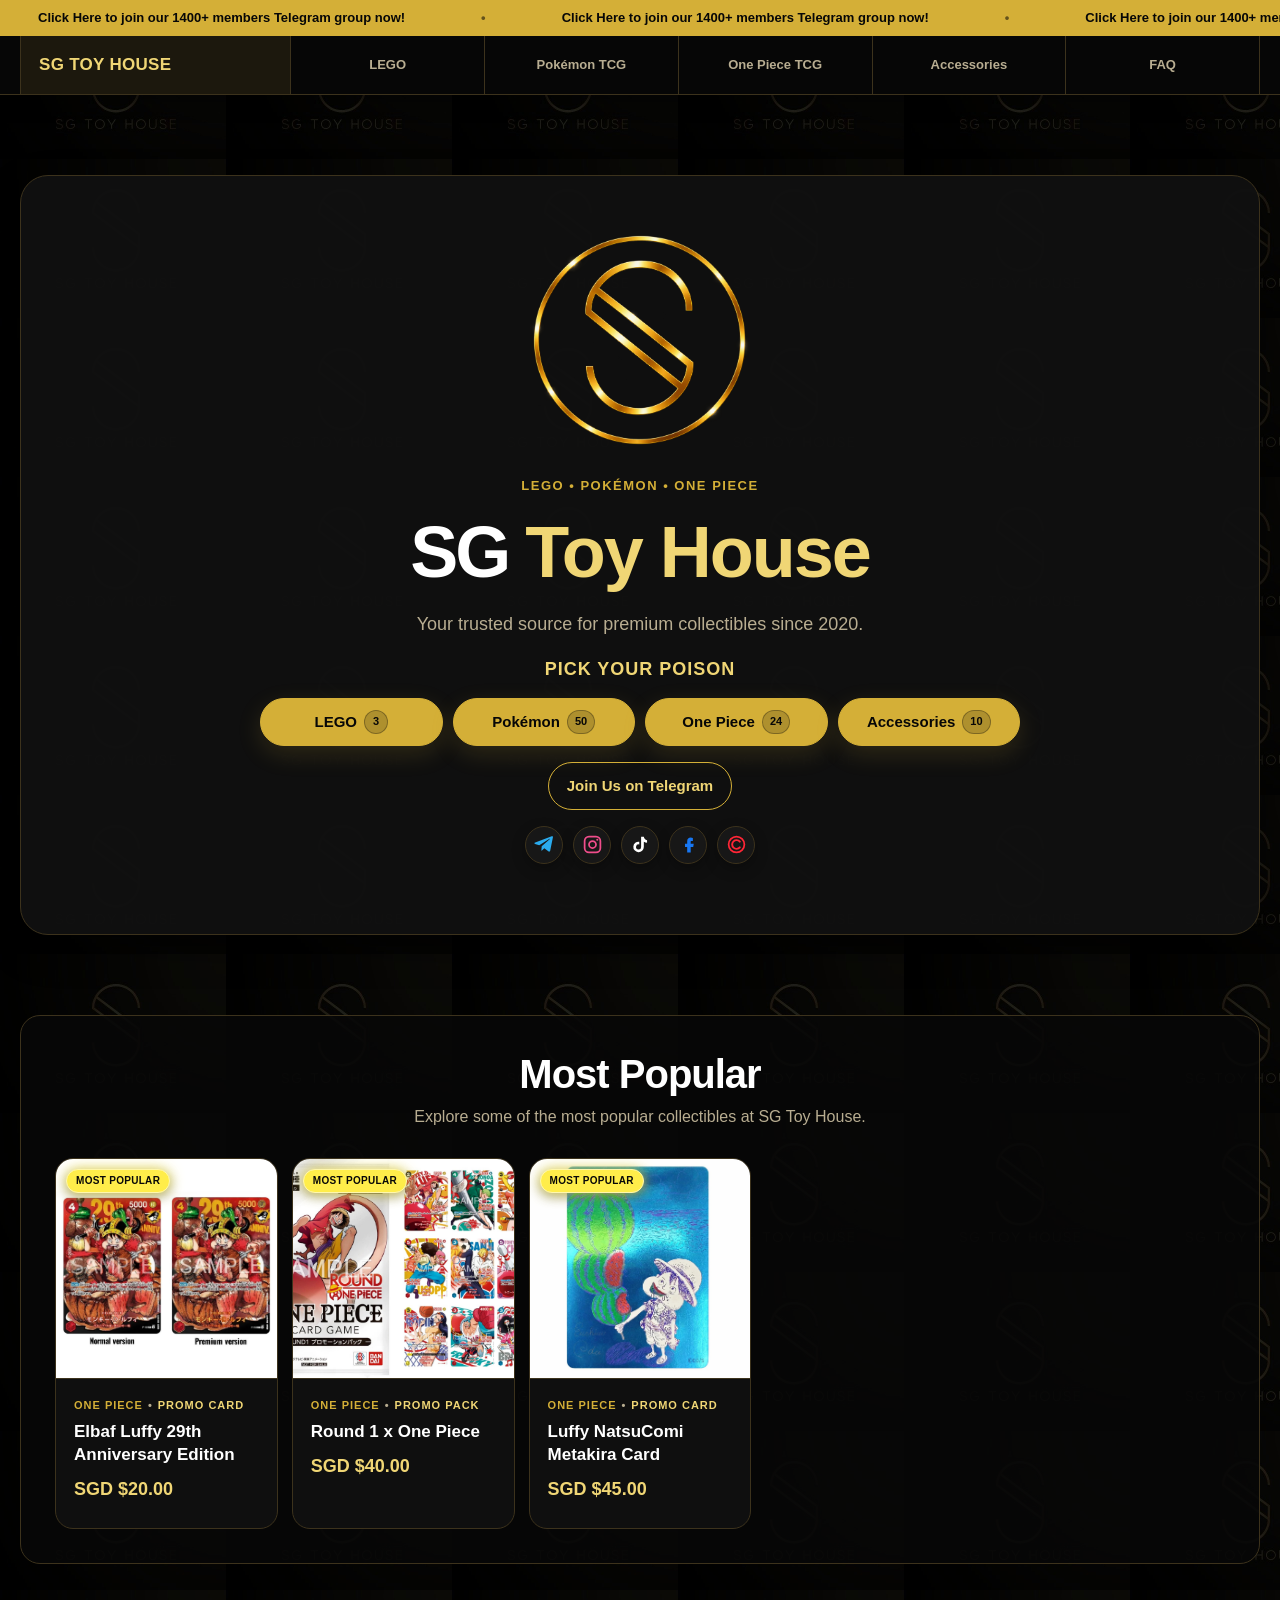
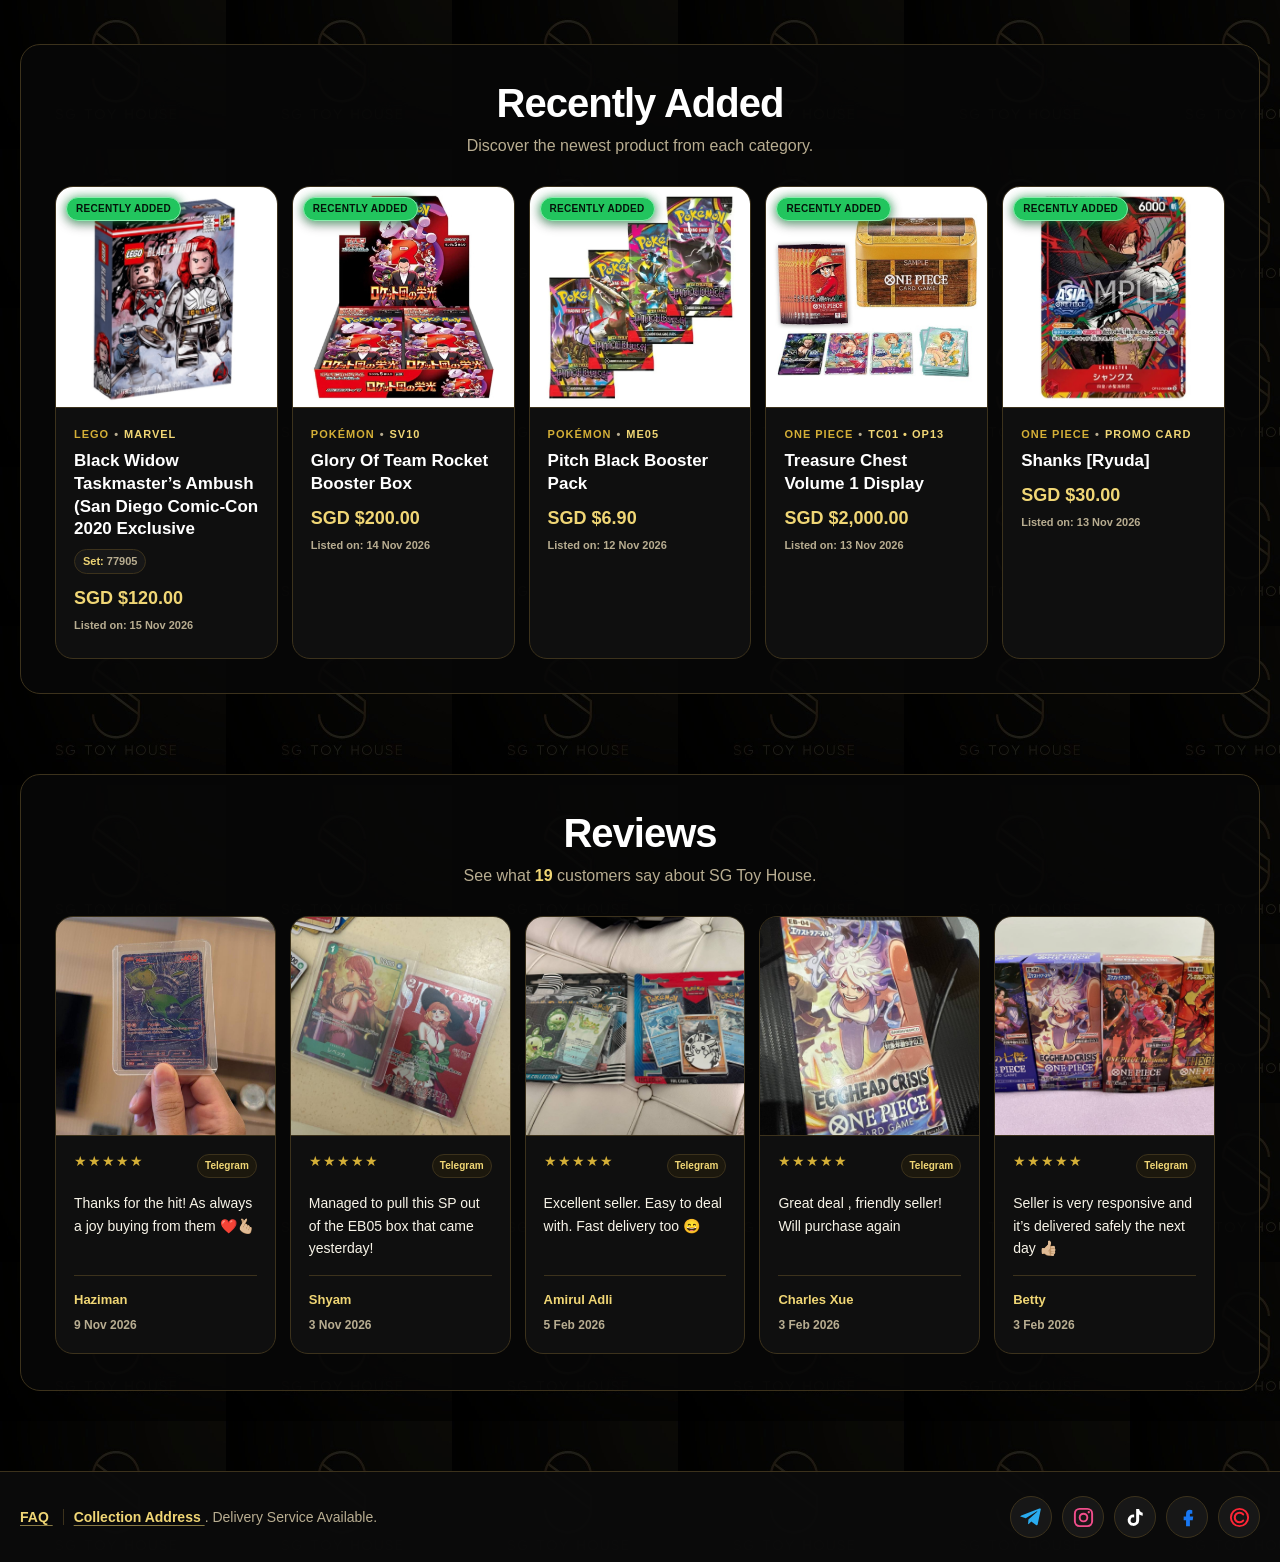
==== commit c2e944a3: "Add files via upload" ====
--- a/index.html
+++ b/index.html
@@ -1985,20 +1985,42 @@
     }
 
 
-    /* Final overlay counter positioning */
+    /* Definitive overlay counter rules */
     .product-modal-photo-counter {
-      left: 50%;
-      right: auto;
+      left: 50% !important;
+      right: auto !important;
       bottom: 12px;
-      transform: translateX(-50%);
+      transform: translateX(-50%) !important;
+    }
+    .product-modal-photo-counter[hidden],
+    .product-photo-counter[hidden],
+    .product-modal-photo-counter[aria-hidden="true"],
+    .product-photo-counter[aria-hidden="true"] {
+      display: none !important;
     }
     @media (max-width: 480px) {
       .product-modal-photo-counter {
-        left: 50%;
-        right: auto;
+        left: 50% !important;
+        right: auto !important;
         bottom: 8px;
-        transform: translateX(-50%);
-      }
+        transform: translateX(-50%) !important;
+      }
+    }
+
+
+    /* Product card subcategory */
+    .product-subcategory {
+      display: inline;
+      color: var(--gold-light);
+      font-weight: 700;
+    }
+    .product-subcategory::before {
+      margin: 0 5px;
+      color: var(--muted);
+      content: "•";
+    }
+    @media (max-width: 480px) {
+      .product-subcategory::before { margin-right: 3px; margin-left: 3px; }
     }
 
 </style>
@@ -3009,16 +3031,18 @@
       productModalThumbnails.hidden=activeProductPhotos.length<=1;
     }
     function updatePhotoViewerControls(){
-      const multiple=activeProductPhotos.length>1;
-      productPhotoPrev.hidden=!multiple;
-      productPhotoNext.hidden=!multiple;
-      productModalPhotoPrev.hidden=!multiple;
-      productModalPhotoNext.hidden=!multiple;
-      productPhotoCounter.hidden=!activeProductPhotos.length;
-      productModalPhotoCounter.hidden=!activeProductPhotos.length;
-      const counterText=activeProductPhotos.length?`${activePhotoIndex+1} / ${activeProductPhotos.length}`:"";
-      productPhotoCounter.textContent=counterText;
-      productModalPhotoCounter.textContent=counterText;
+      const multiple = activeProductPhotos.length > 1;
+      productPhotoPrev.hidden = !multiple;
+      productPhotoNext.hidden = !multiple;
+      productModalPhotoPrev.hidden = !multiple;
+      productModalPhotoNext.hidden = !multiple;
+      productPhotoCounter.hidden = !multiple;
+      productModalPhotoCounter.hidden = !multiple;
+      productPhotoCounter.setAttribute("aria-hidden", String(!multiple));
+      productModalPhotoCounter.setAttribute("aria-hidden", String(!multiple));
+      const counterText = multiple ? `${activePhotoIndex + 1} / ${activeProductPhotos.length}` : "";
+      productPhotoCounter.textContent = counterText;
+      productModalPhotoCounter.textContent = counterText;
     }
     function changeProductPhoto(direction){if(activeProductPhotos.length<=1)return;showProductPhoto(activePhotoIndex+direction,{updateViewer:true})}
     function populateAndShowProductModal(product, category) {
@@ -3242,9 +3266,14 @@
       categoryName.className =
         "product-category";
 
-      categoryName.append(
-        category.label
-      );
+      categoryName.append(category.label);
+      const subcategoryText = getProductSubcategory(product);
+      if (subcategoryText) {
+        const subcategory = document.createElement("span");
+        subcategory.className = "product-subcategory";
+        subcategory.textContent = subcategoryText;
+        categoryName.appendChild(subcategory);
+      }
 
       const name =
         document.createElement("h3");
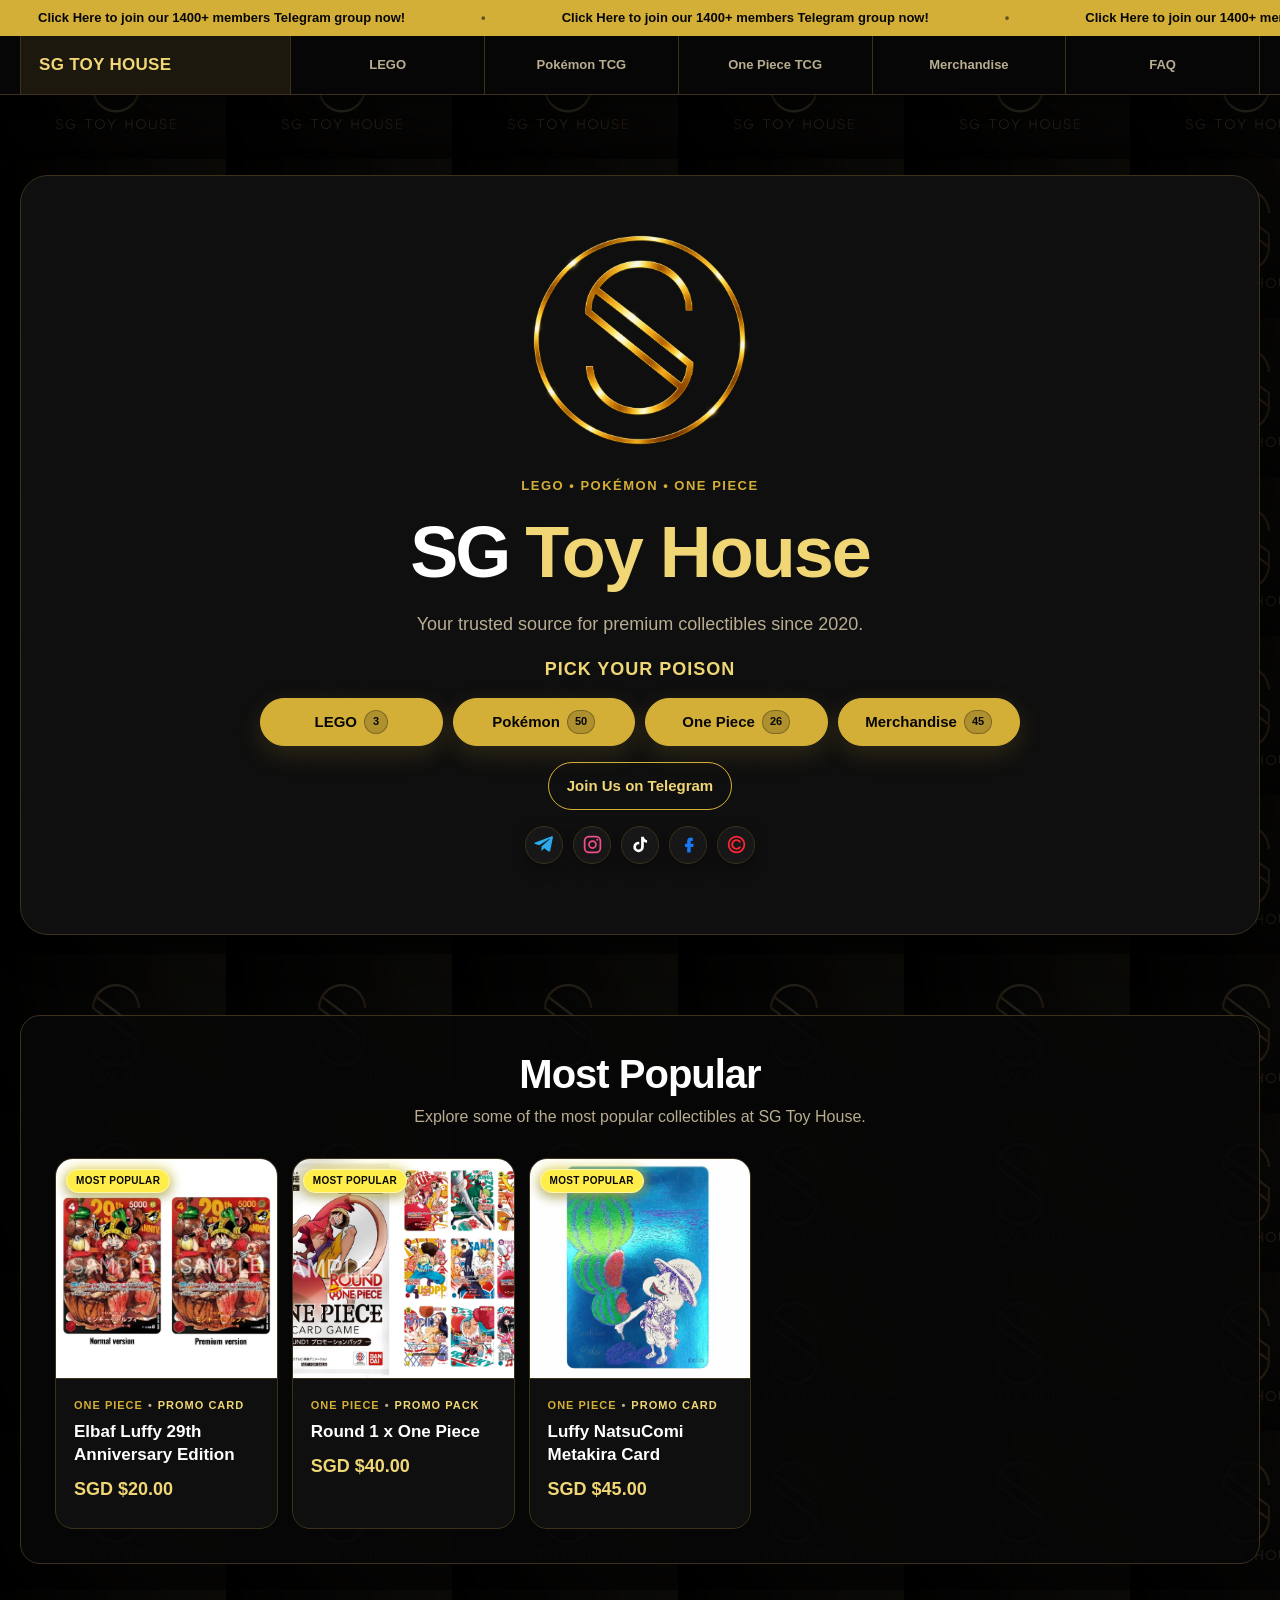
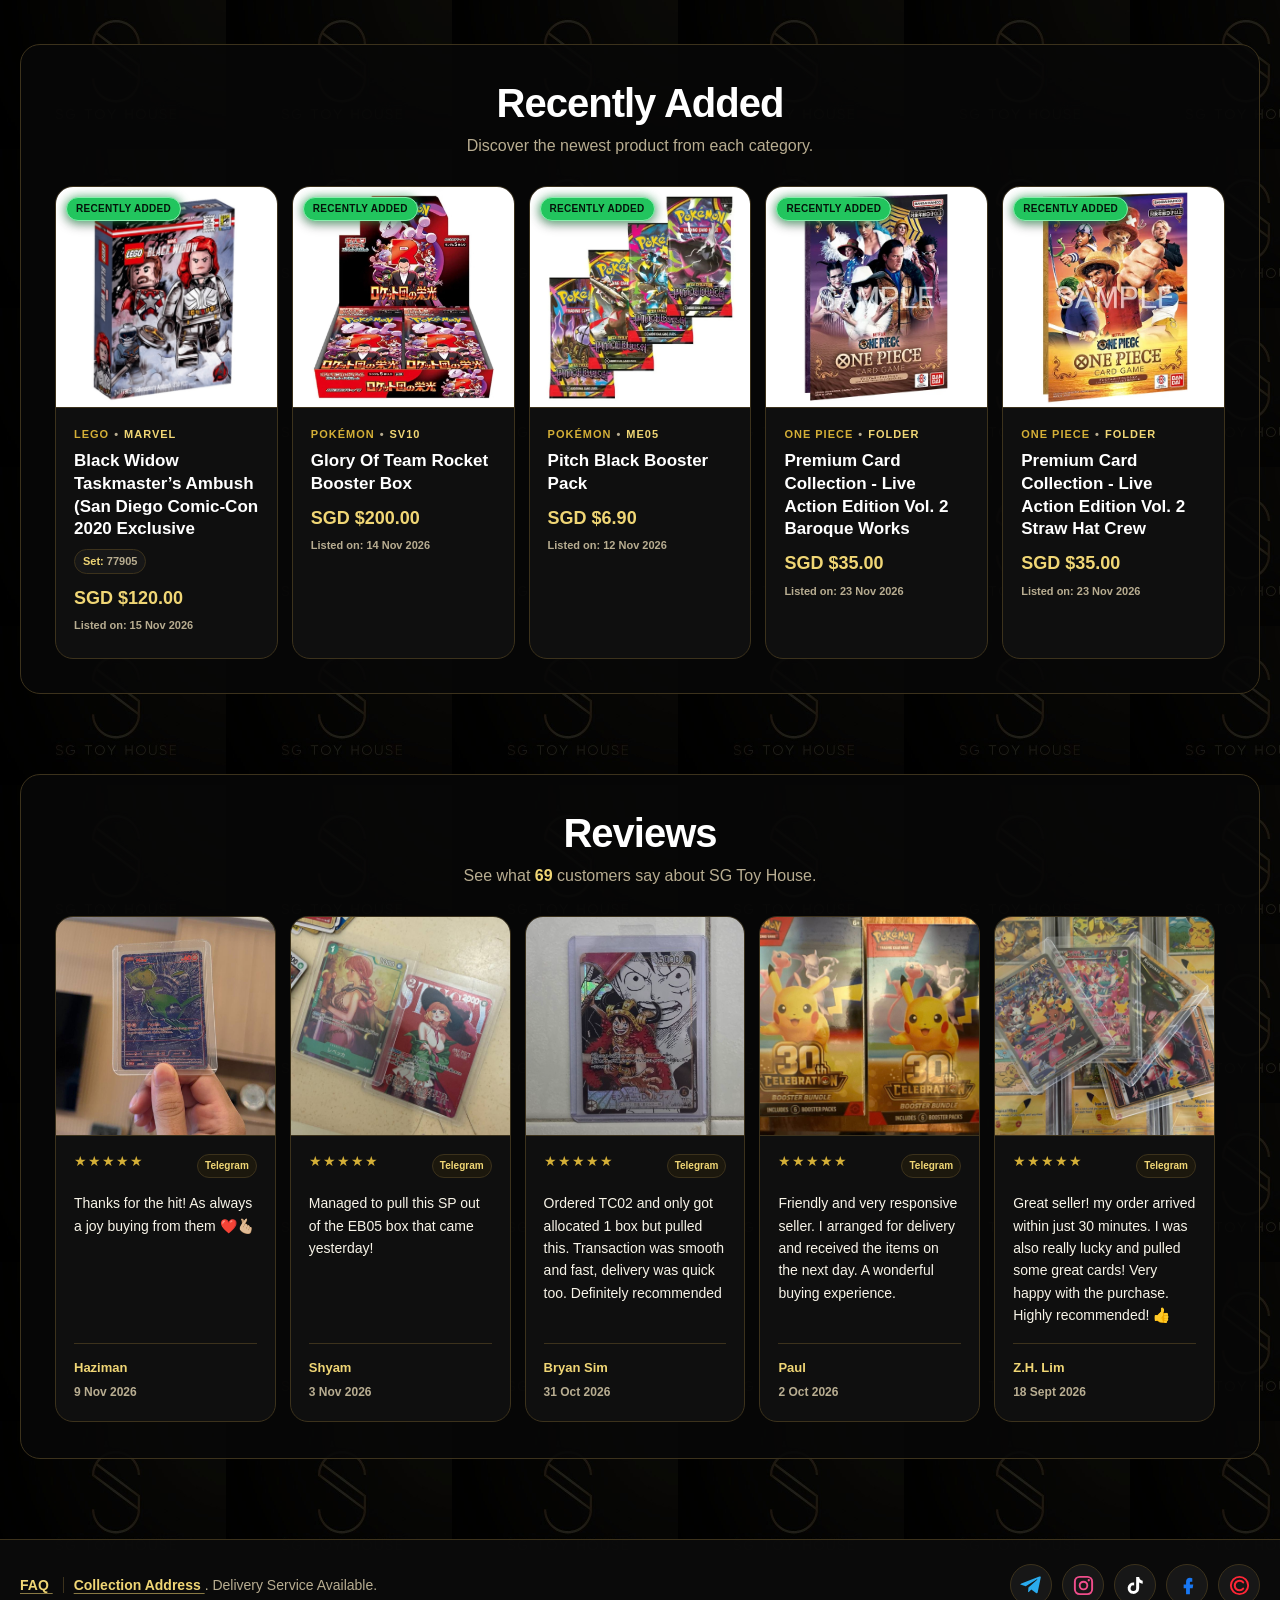
==== commit 2f4eb72f: "Add files via upload" ====
--- a/index.html
+++ b/index.html
@@ -8,7 +8,7 @@
 
   <meta
     name="description"
-    content="Browse LEGO, Pokémon, One Piece and collectible accessories at SG Toy House."
+    content="Browse LEGO, Pokémon, One Piece and collectible merchandise at SG Toy House."
   >
 
   <meta name="theme-color" content="#070707">
@@ -2074,7 +2074,7 @@
         </a>
 
         <a class="navigation-link" href="accessories.html">
-          Accessories
+          Merchandise
         </a>
 
         <a class="navigation-link" href="faq.html">
@@ -2156,12 +2156,12 @@
             </a>
 
             <a class="button button-primary" href="accessories.html">
-              <span>Accessories</span>
+              <span>Merchandise</span>
 
               <span
                 class="category-count"
                 id="accessories-count"
-                aria-label="Loading available accessories"
+                aria-label="Loading available merchandise"
               >
                 …
               </span>
@@ -2567,7 +2567,7 @@
       },
       {
         key: "accessories",
-        label: "Accessories",
+        label: "Merchandise",
         page: "accessories.html"
       }
     ];
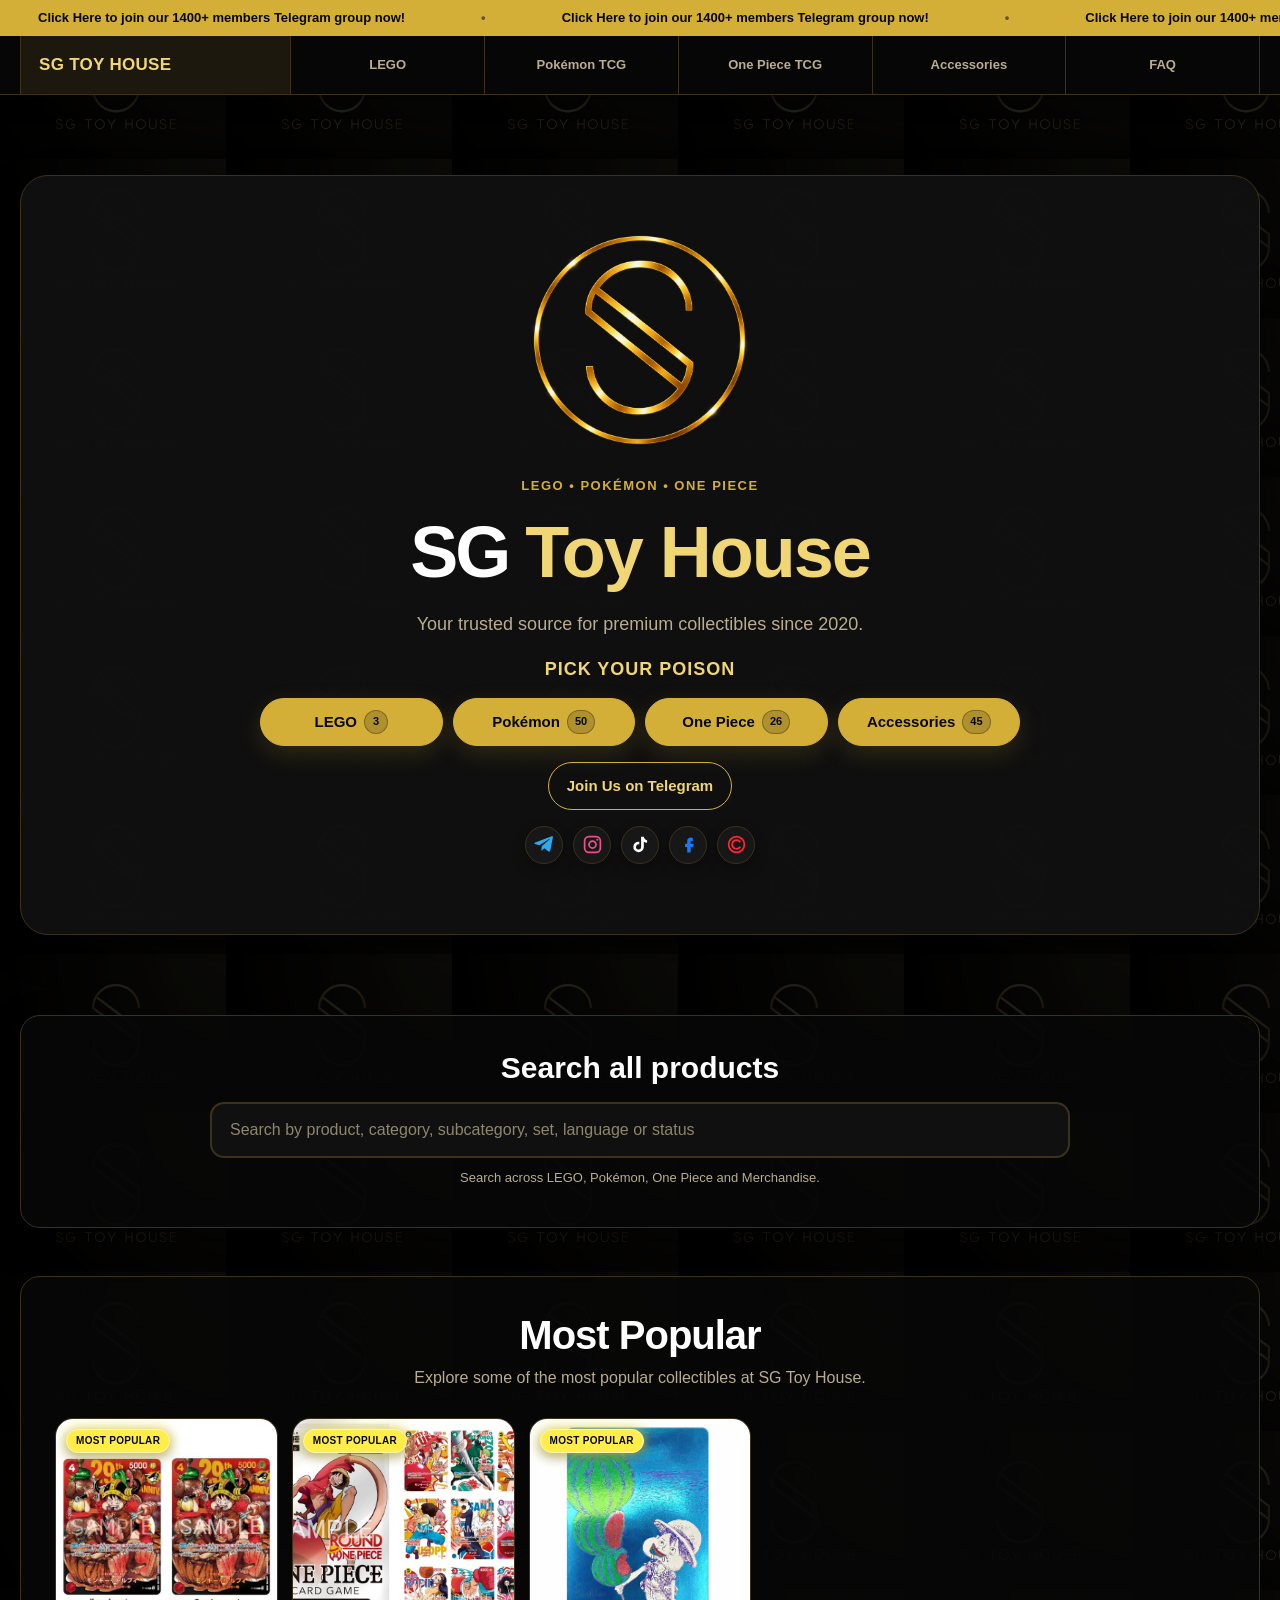
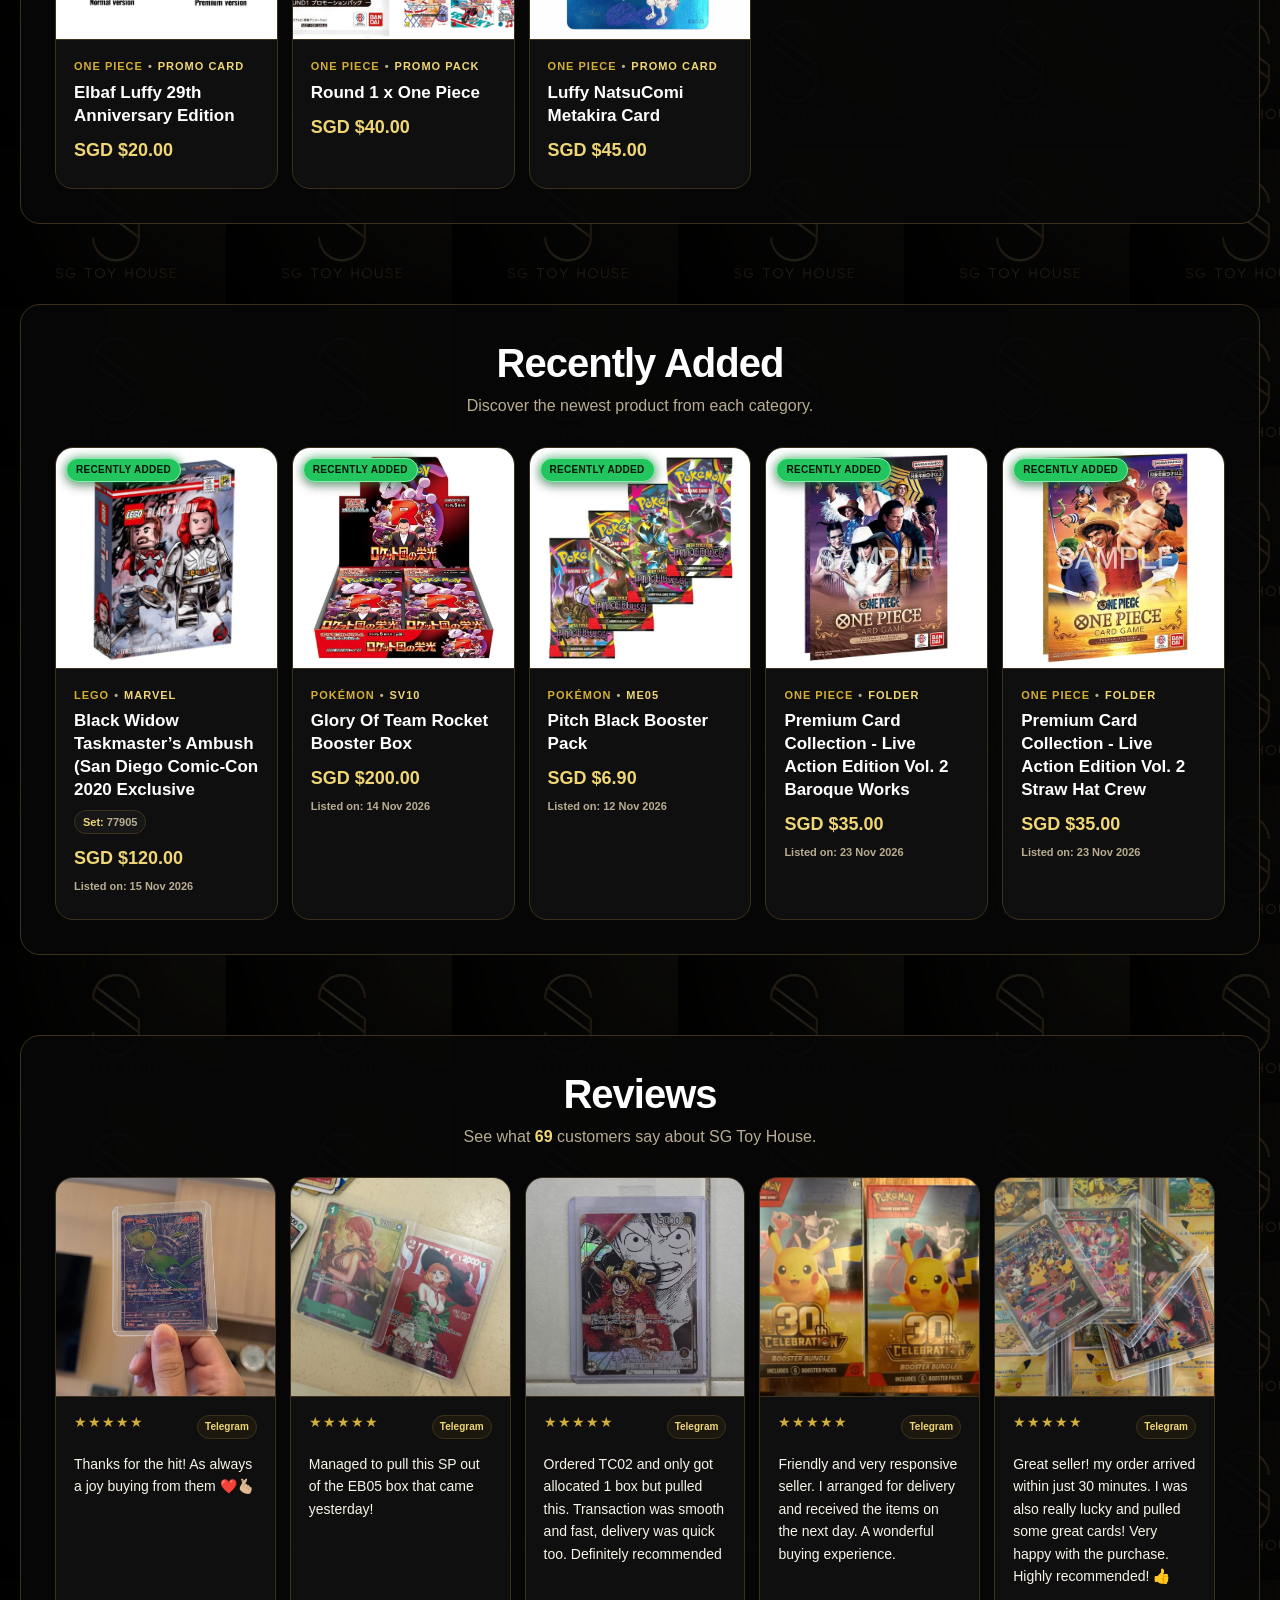
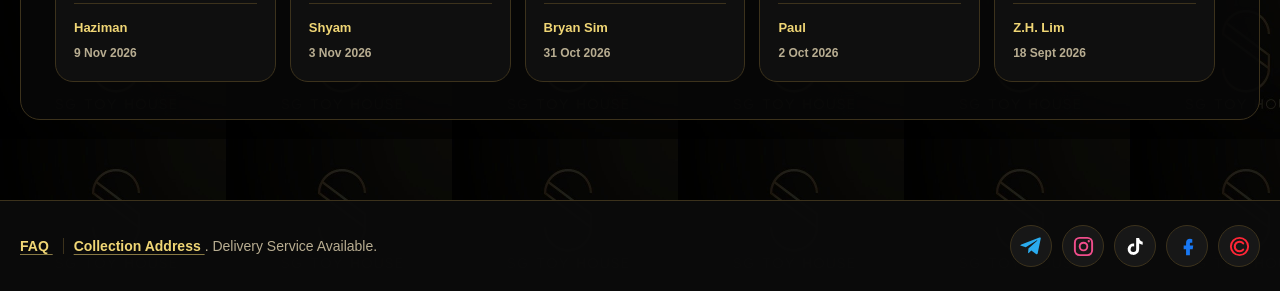
==== commit c163d14c: "Add files via upload" ====
--- a/index.html
+++ b/index.html
@@ -8,7 +8,7 @@
 
   <meta
     name="description"
-    content="Browse LEGO, Pokémon, One Piece and collectible merchandise at SG Toy House."
+    content="Browse LEGO, Pokémon, One Piece and collectible accessories at SG Toy House."
   >
 
   <meta name="theme-color" content="#070707">
@@ -408,6 +408,88 @@
     .button-primary:focus-visible .category-count {
       background: rgba(7, 7, 7, 0.24);
       border-color: rgba(7, 7, 7, 0.4);
+    }
+
+
+    /* Global product search */
+    .global-search {
+      padding: 0 0 48px;
+    }
+    .global-search .container {
+      padding: 28px 34px;
+      background: rgba(7, 7, 7, 0.92);
+      border: 1px solid var(--border);
+      border-radius: 20px;
+      box-shadow: var(--shadow);
+    }
+    .global-search-form {
+      max-width: 860px;
+      margin: 0 auto;
+    }
+    .global-search-label {
+      margin-bottom: 10px;
+      display: block;
+      color: #ffffff;
+      font-size: clamp(22px, 3vw, 30px);
+      font-weight: 800;
+      text-align: center;
+    }
+    .global-search-field {
+      position: relative;
+    }
+    .global-search-input {
+      width: 100%;
+      min-height: 56px;
+      padding: 14px 54px 14px 18px;
+      background: #101010;
+      color: #ffffff;
+      border: 2px solid var(--border);
+      border-radius: 14px;
+      font-size: 16px;
+      outline: none;
+      transition: border-color .2s ease, box-shadow .2s ease;
+    }
+    .global-search-input::placeholder { color: #8f866f; }
+    .global-search-input:focus {
+      border-color: var(--gold);
+      box-shadow: 0 0 0 4px rgba(212, 175, 55, .14);
+    }
+    .global-search-clear {
+      width: 38px;
+      height: 38px;
+      position: absolute;
+      top: 50%;
+      right: 9px;
+      display: grid;
+      place-items: center;
+      transform: translateY(-50%);
+      background: transparent;
+      color: var(--muted);
+      border: 0;
+      border-radius: 50%;
+      font-size: 24px;
+      cursor: pointer;
+    }
+    .global-search-clear:hover,
+    .global-search-clear:focus-visible { background: #242014; color: var(--gold-light); }
+    .global-search-help,
+    .global-search-summary {
+      margin-top: 10px;
+      color: var(--muted);
+      font-size: 13px;
+      text-align: center;
+    }
+    .global-search-results { margin-top: 26px; }
+    .global-search-results[hidden] { display: none !important; }
+    @media (max-width: 760px) {
+      .global-search { padding-bottom: 40px; }
+      .global-search .container { padding: 22px 20px; }
+    }
+    @media (max-width: 480px) {
+      .global-search { padding-bottom: 34px; }
+      .global-search .container { padding: 18px 10px; }
+      .global-search-label { font-size: 22px; }
+      .global-search-input { min-height: 50px; font-size: 15px; }
     }
 
     /* Homepage sections */
@@ -2074,7 +2156,7 @@
         </a>
 
         <a class="navigation-link" href="accessories.html">
-          Merchandise
+          Accessories
         </a>
 
         <a class="navigation-link" href="faq.html">
@@ -2156,12 +2238,12 @@
             </a>
 
             <a class="button button-primary" href="accessories.html">
-              <span>Merchandise</span>
+              <span>Accessories</span>
 
               <span
                 class="category-count"
                 id="accessories-count"
-                aria-label="Loading available merchandise"
+                aria-label="Loading available accessories"
               >
                 …
               </span>
@@ -2256,6 +2338,21 @@
       </div>
     </section>
 
+    <section class="global-search" aria-labelledby="global-search-heading">
+      <div class="container">
+        <form class="global-search-form" id="global-search-form" role="search">
+          <label class="global-search-label" id="global-search-heading" for="global-product-search">Search all products</label>
+          <div class="global-search-field">
+            <input class="global-search-input" id="global-product-search" type="search" inputmode="search" autocomplete="off" placeholder="Search by product, category, subcategory, set, language or status" aria-describedby="global-search-help global-search-summary">
+            <button class="global-search-clear" id="global-search-clear" type="button" aria-label="Clear product search" hidden>×</button>
+          </div>
+          <p class="global-search-help" id="global-search-help">Search across LEGO, Pokémon, One Piece and Merchandise.</p>
+          <p class="global-search-summary" id="global-search-summary" aria-live="polite"></p>
+        </form>
+        <div class="product-grid global-search-results" id="global-search-results" aria-live="polite" hidden></div>
+        <p class="products-empty" id="global-search-empty" hidden>No matching products found.</p>
+      </div>
+    </section>
     <section
       class="most-popular"
       aria-labelledby="most-popular-heading"
@@ -2567,11 +2664,18 @@
       },
       {
         key: "accessories",
-        label: "Merchandise",
+        label: "Accessories",
         page: "accessories.html"
       }
     ];
 
+    const globalSearchForm = document.getElementById("global-search-form");
+    const globalProductSearch = document.getElementById("global-product-search");
+    const globalSearchClear = document.getElementById("global-search-clear");
+    const globalSearchResults = document.getElementById("global-search-results");
+    const globalSearchEmpty = document.getElementById("global-search-empty");
+    const globalSearchSummary = document.getElementById("global-search-summary");
+    let allHomepageProducts = [];
     const popularProductGrid =
       document.getElementById(
         "popular-product-grid"
@@ -3363,6 +3467,51 @@
       return card;
     }
 
+
+    function getProductSearchText(product, category) {
+      return normalize([
+        getProductName(product),
+        category?.label,
+        product.category,
+        product.type,
+        getProductSubcategory(product),
+        getProductSetNumber(product),
+        getProductLanguage(product),
+        getProductStatus(product),
+        product.description,
+        product.tags,
+        product.keywords
+      ].flat().filter(Boolean).join(" "));
+    }
+
+    function renderGlobalSearch() {
+      const rawQuery = globalProductSearch.value.trim();
+      const query = normalize(rawQuery);
+      const hasQuery = Boolean(query);
+      globalSearchClear.hidden = !hasQuery;
+      globalSearchResults.replaceChildren();
+      globalSearchResults.hidden = !hasQuery;
+      globalSearchEmpty.hidden = true;
+
+      if (!hasQuery) {
+        globalSearchSummary.textContent = "";
+        return;
+      }
+
+      const matches = allHomepageProducts
+        .map((product) => ({ product, category: getCategoryConfig(product) }))
+        .filter(({ product, category }) => category && getProductSearchText(product, category).includes(query))
+        .sort((a, b) => getProductTimestamp(b.product) - getProductTimestamp(a.product));
+
+      matches.forEach(({ product, category }) => {
+        globalSearchResults.appendChild(createProductCard(product, category));
+      });
+
+      const count = matches.length;
+      globalSearchSummary.textContent = `${count} ${count === 1 ? "product" : "products"} found for “${rawQuery}”.`;
+      globalSearchEmpty.hidden = count !== 0;
+    }
+
     function isProductAvailable(product) {
       const status =
         String(
@@ -3492,6 +3641,9 @@
       try {
         const products =
           await loadProductData();
+
+        allHomepageProducts = products;
+        renderGlobalSearch();
 
         updateCategoryCounts(
           products
@@ -4362,6 +4514,15 @@
     productPhotoViewer.addEventListener("pointerup",event=>{if(photoSwipeStartX===null||photoSwipeStartY===null)return;const dx=event.clientX-photoSwipeStartX,dy=event.clientY-photoSwipeStartY;photoSwipeStartX=null;photoSwipeStartY=null;if(Math.abs(dx)>=50&&Math.abs(dx)>Math.abs(dy)*1.25)changeProductPhoto(dx<0?1:-1)},{passive:true});
     document.addEventListener("keydown",event=>{if(!productPhotoViewer.hidden&&event.key==="ArrowLeft"){event.preventDefault();changeProductPhoto(-1);return}if(!productPhotoViewer.hidden&&event.key==="ArrowRight"){event.preventDefault();changeProductPhoto(1);return}if(event.key!=="Escape")return;if(!productPhotoViewer.hidden)closeProductPhoto();else if(!productModal.hidden)closeProductModal()});
 
+
+    globalSearchForm.addEventListener("submit", (event) => event.preventDefault());
+    globalProductSearch.addEventListener("input", renderGlobalSearch);
+    globalSearchClear.addEventListener("click", () => {
+      globalProductSearch.value = "";
+      renderGlobalSearch();
+      globalProductSearch.focus();
+    });
+
     updateBackToTopButton();
     loadHomepageProducts();
     loadReviews();
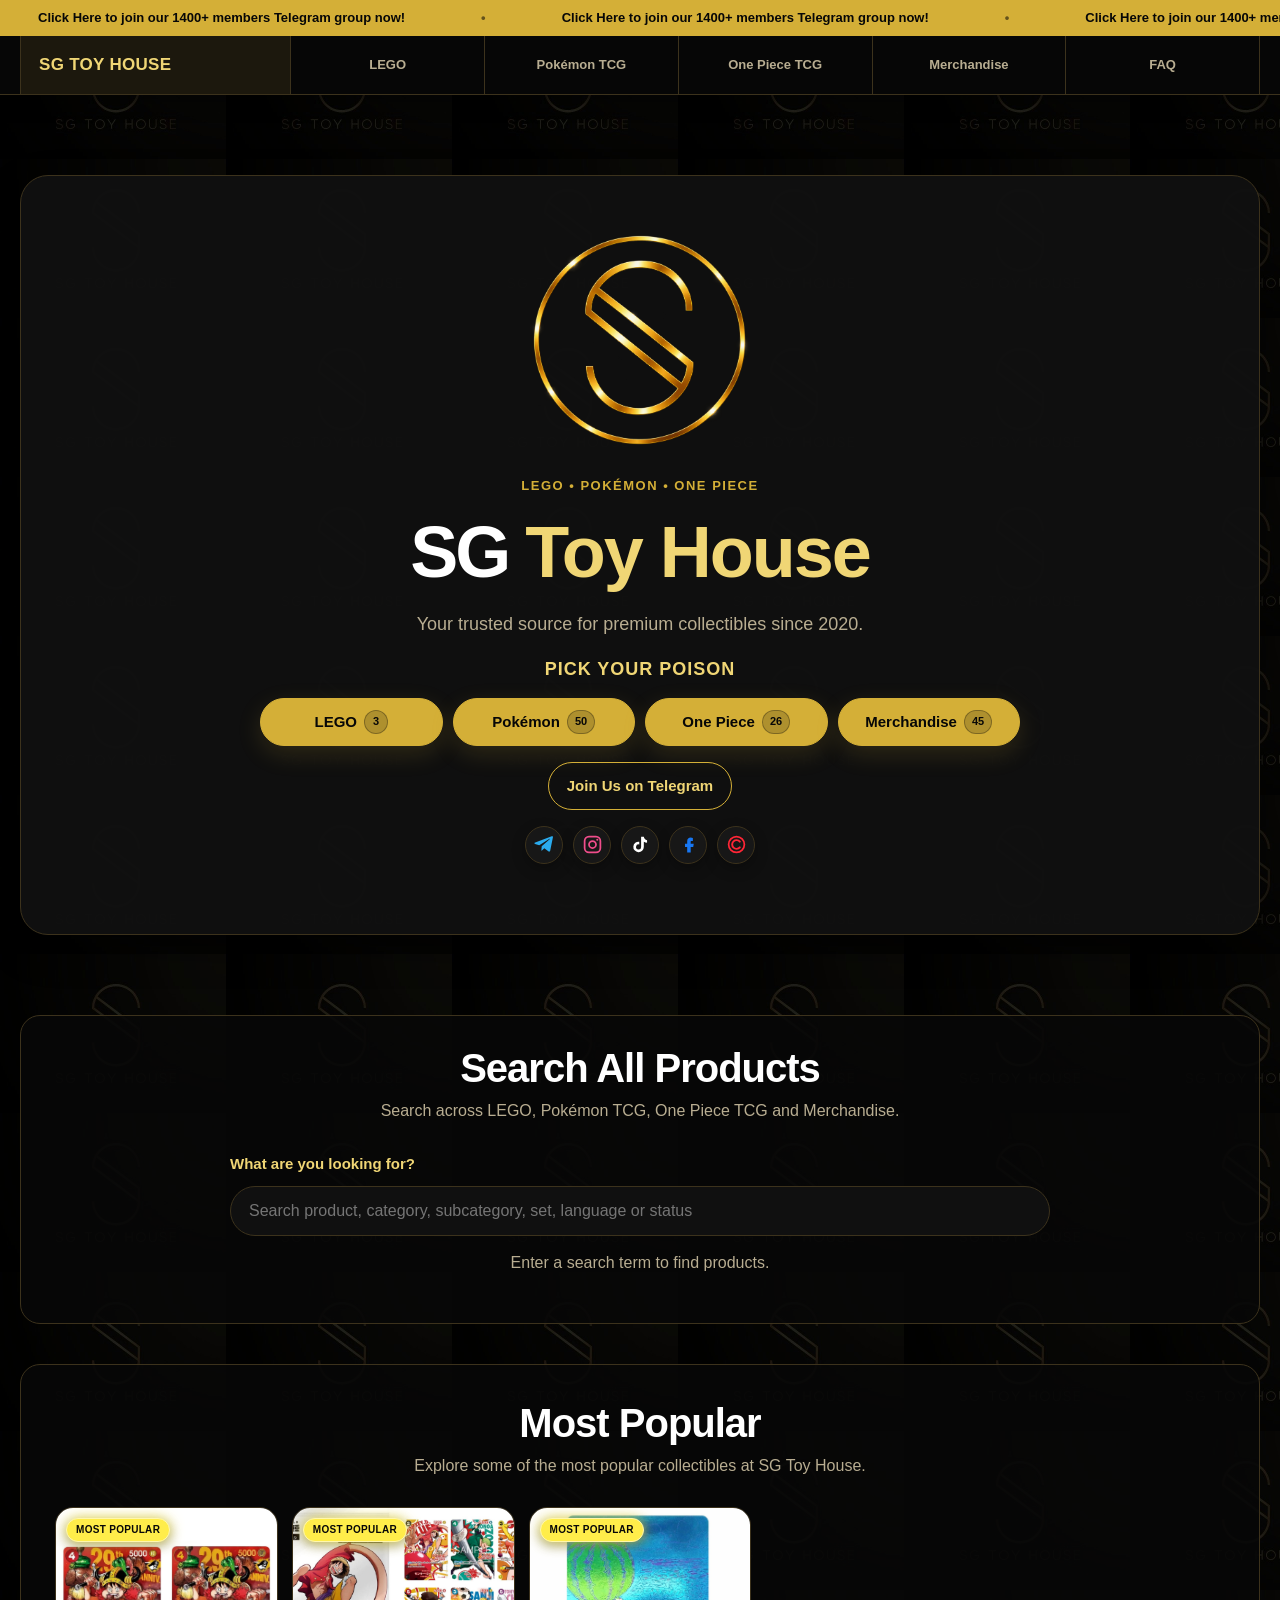
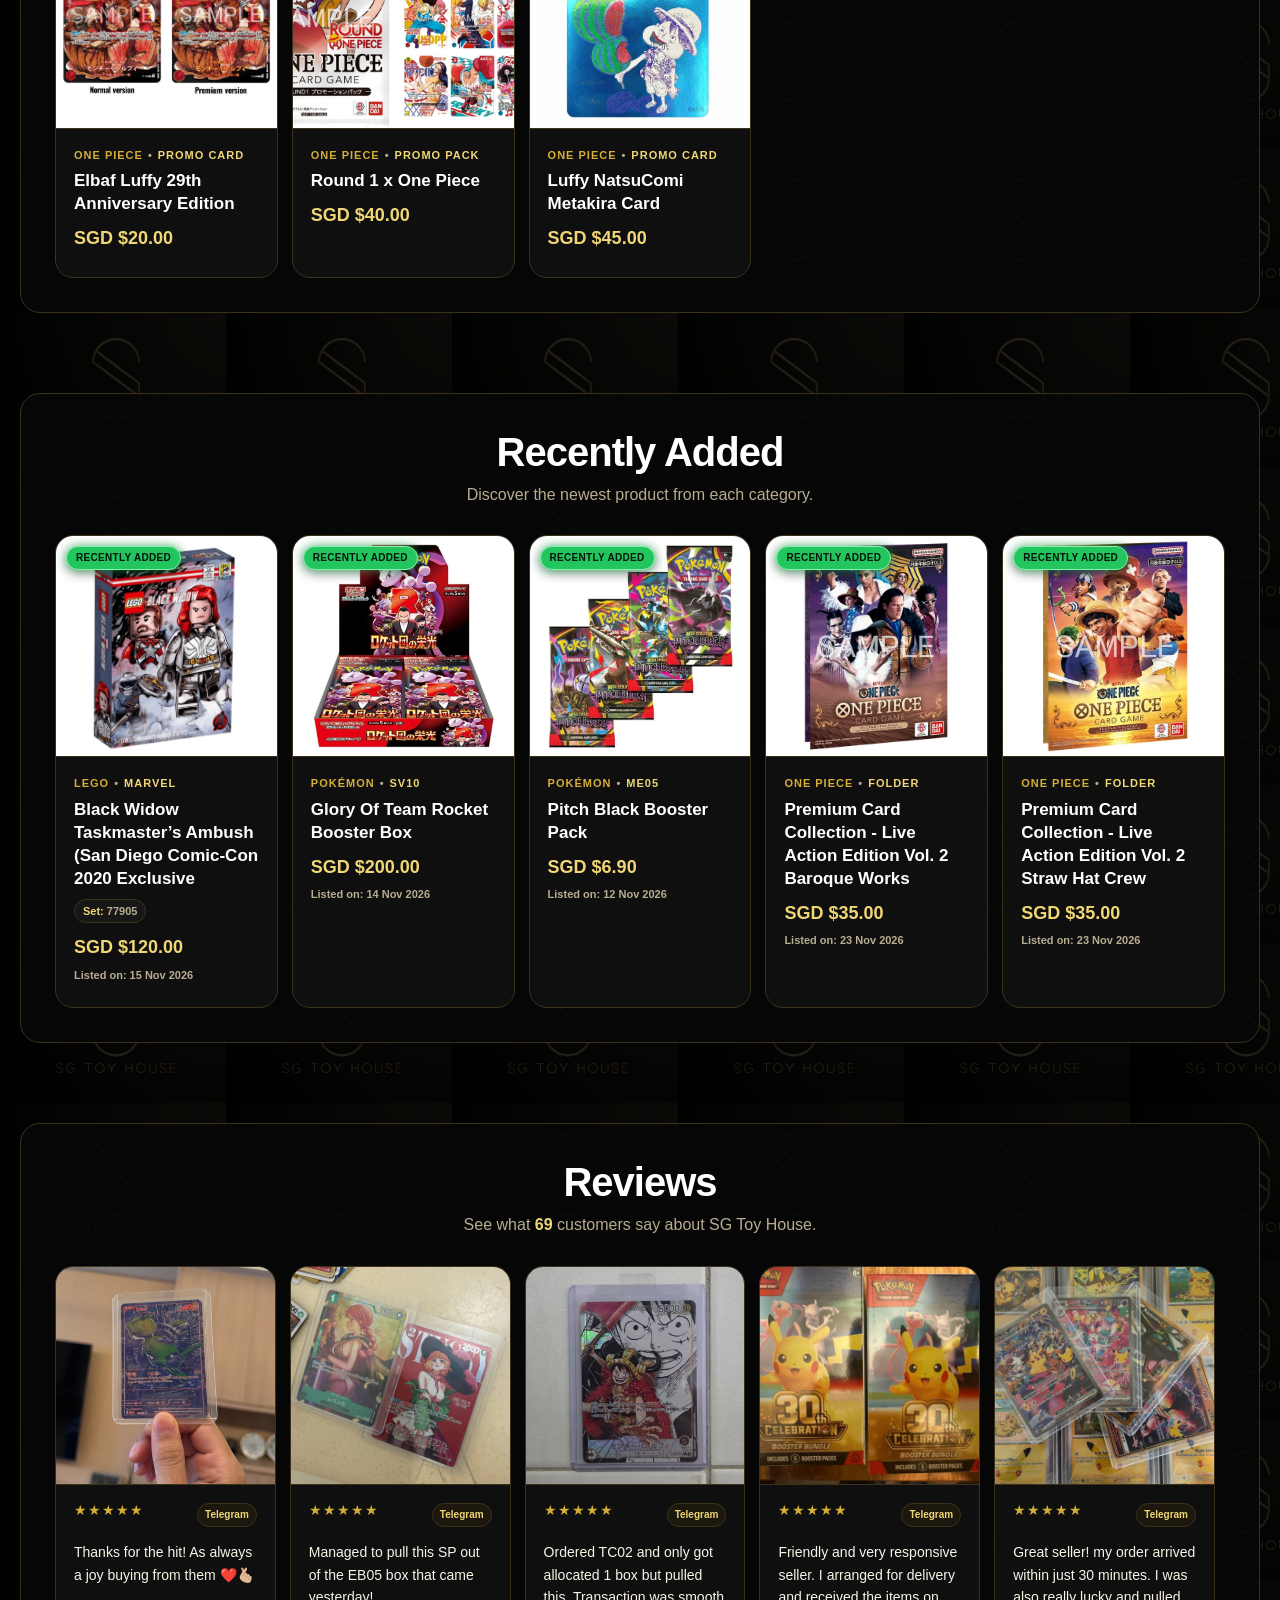
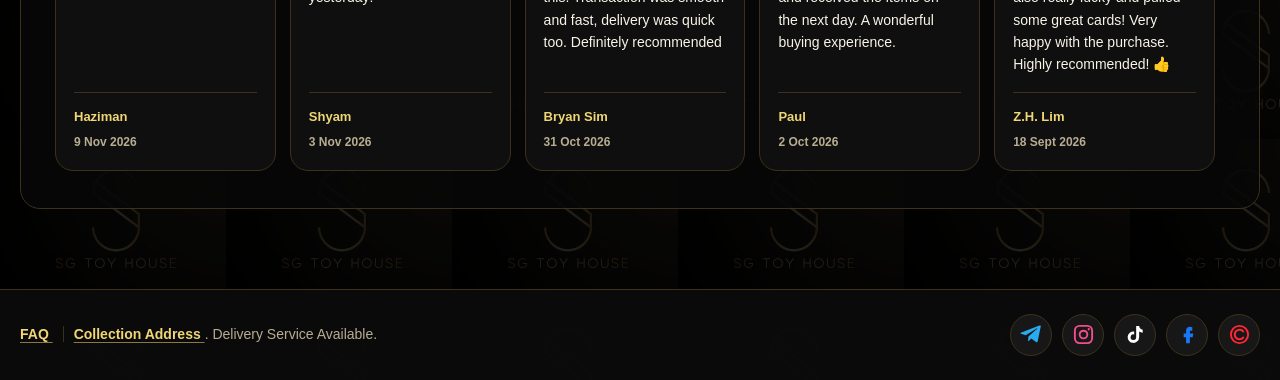
==== commit 8c940286: "Add files via upload" ====
--- a/index.html
+++ b/index.html
@@ -8,7 +8,7 @@
 
   <meta
     name="description"
-    content="Browse LEGO, Pokémon, One Piece and collectible accessories at SG Toy House."
+    content="Browse LEGO, Pokémon, One Piece and collectible merchandise at SG Toy House."
   >
 
   <meta name="theme-color" content="#070707">
@@ -408,88 +408,6 @@
     .button-primary:focus-visible .category-count {
       background: rgba(7, 7, 7, 0.24);
       border-color: rgba(7, 7, 7, 0.4);
-    }
-
-
-    /* Global product search */
-    .global-search {
-      padding: 0 0 48px;
-    }
-    .global-search .container {
-      padding: 28px 34px;
-      background: rgba(7, 7, 7, 0.92);
-      border: 1px solid var(--border);
-      border-radius: 20px;
-      box-shadow: var(--shadow);
-    }
-    .global-search-form {
-      max-width: 860px;
-      margin: 0 auto;
-    }
-    .global-search-label {
-      margin-bottom: 10px;
-      display: block;
-      color: #ffffff;
-      font-size: clamp(22px, 3vw, 30px);
-      font-weight: 800;
-      text-align: center;
-    }
-    .global-search-field {
-      position: relative;
-    }
-    .global-search-input {
-      width: 100%;
-      min-height: 56px;
-      padding: 14px 54px 14px 18px;
-      background: #101010;
-      color: #ffffff;
-      border: 2px solid var(--border);
-      border-radius: 14px;
-      font-size: 16px;
-      outline: none;
-      transition: border-color .2s ease, box-shadow .2s ease;
-    }
-    .global-search-input::placeholder { color: #8f866f; }
-    .global-search-input:focus {
-      border-color: var(--gold);
-      box-shadow: 0 0 0 4px rgba(212, 175, 55, .14);
-    }
-    .global-search-clear {
-      width: 38px;
-      height: 38px;
-      position: absolute;
-      top: 50%;
-      right: 9px;
-      display: grid;
-      place-items: center;
-      transform: translateY(-50%);
-      background: transparent;
-      color: var(--muted);
-      border: 0;
-      border-radius: 50%;
-      font-size: 24px;
-      cursor: pointer;
-    }
-    .global-search-clear:hover,
-    .global-search-clear:focus-visible { background: #242014; color: var(--gold-light); }
-    .global-search-help,
-    .global-search-summary {
-      margin-top: 10px;
-      color: var(--muted);
-      font-size: 13px;
-      text-align: center;
-    }
-    .global-search-results { margin-top: 26px; }
-    .global-search-results[hidden] { display: none !important; }
-    @media (max-width: 760px) {
-      .global-search { padding-bottom: 40px; }
-      .global-search .container { padding: 22px 20px; }
-    }
-    @media (max-width: 480px) {
-      .global-search { padding-bottom: 34px; }
-      .global-search .container { padding: 18px 10px; }
-      .global-search-label { font-size: 22px; }
-      .global-search-input { min-height: 50px; font-size: 15px; }
     }
 
     /* Homepage sections */
@@ -2105,6 +2023,30 @@
       .product-subcategory::before { margin-right: 3px; margin-left: 3px; }
     }
 
+
+      /* Global product search */
+      .global-search { padding: 0 0 40px; }
+      .global-search .container { padding: 28px 34px; background: rgba(7,7,7,.9); border: 1px solid var(--border); border-radius: 20px; }
+      .global-search-form { max-width: 820px; margin: 0 auto; }
+      .global-search-label { display:block; margin-bottom:10px; color:var(--gold-light); font-size:15px; font-weight:800; }
+      .global-search-row { display:flex; gap:10px; }
+      .global-search-input { width:100%; min-height:50px; padding:0 18px; color:#fff; background:#101010; border:1px solid var(--border); border-radius:999px; font-size:16px; }
+      .global-search-input:focus { border-color:var(--gold); outline:3px solid rgba(212,175,55,.2); }
+      .global-search-clear { min-width:90px; padding:0 18px; color:#070707; background:var(--gold); border:1px solid var(--gold); border-radius:999px; font-weight:800; cursor:pointer; }
+      .global-search-clear:hover,.global-search-clear:focus-visible { background:var(--gold-light); }
+      .global-search-summary { margin:14px 0 20px; color:var(--muted); text-align:center; }
+      .search-pagination { margin-top:24px; display:flex; align-items:center; justify-content:center; flex-wrap:wrap; gap:8px; }
+      .search-page-button { min-width:42px; min-height:42px; padding:7px 12px; color:var(--gold-light); background:#171717; border:1px solid var(--border); border-radius:999px; font-weight:800; cursor:pointer; }
+      .search-page-button:hover,.search-page-button:focus-visible { border-color:var(--gold); background:#211c0f; }
+      .search-page-button[aria-current="page"] { color:#070707; background:var(--gold); border-color:var(--gold); }
+      .search-page-button:disabled { opacity:.42; cursor:not-allowed; }
+      @media(max-width:480px){
+        .global-search { padding-bottom:28px; }
+        .global-search .container { padding:20px 10px; }
+        .global-search-row { flex-direction:column; }
+        .global-search-input,.global-search-clear { width:100%; }
+        .search-page-button { min-width:38px; min-height:38px; padding:6px 10px; font-size:13px; }
+      }
 </style>
 </head>
 
@@ -2156,7 +2098,7 @@
         </a>
 
         <a class="navigation-link" href="accessories.html">
-          Accessories
+          Merchandise
         </a>
 
         <a class="navigation-link" href="faq.html">
@@ -2238,12 +2180,12 @@
             </a>
 
             <a class="button button-primary" href="accessories.html">
-              <span>Accessories</span>
+              <span>Merchandise</span>
 
               <span
                 class="category-count"
                 id="accessories-count"
-                aria-label="Loading available accessories"
+                aria-label="Loading available merchandise"
               >
                 …
               </span>
@@ -2338,22 +2280,27 @@
       </div>
     </section>
 
-    <section class="global-search" aria-labelledby="global-search-heading">
-      <div class="container">
-        <form class="global-search-form" id="global-search-form" role="search">
-          <label class="global-search-label" id="global-search-heading" for="global-product-search">Search all products</label>
-          <div class="global-search-field">
-            <input class="global-search-input" id="global-product-search" type="search" inputmode="search" autocomplete="off" placeholder="Search by product, category, subcategory, set, language or status" aria-describedby="global-search-help global-search-summary">
-            <button class="global-search-clear" id="global-search-clear" type="button" aria-label="Clear product search" hidden>×</button>
+    
+      <section class="global-search" aria-labelledby="global-search-heading">
+        <div class="container">
+          <div class="section-heading">
+            <h2 id="global-search-heading">Search All Products</h2>
+            <p>Search across LEGO, Pokémon TCG, One Piece TCG and Merchandise.</p>
           </div>
-          <p class="global-search-help" id="global-search-help">Search across LEGO, Pokémon, One Piece and Merchandise.</p>
-          <p class="global-search-summary" id="global-search-summary" aria-live="polite"></p>
-        </form>
-        <div class="product-grid global-search-results" id="global-search-results" aria-live="polite" hidden></div>
-        <p class="products-empty" id="global-search-empty" hidden>No matching products found.</p>
-      </div>
-    </section>
-    <section
+          <form class="global-search-form" id="global-search-form" role="search">
+            <label class="global-search-label" for="global-search-input">What are you looking for?</label>
+            <div class="global-search-row">
+              <input class="global-search-input" id="global-search-input" type="search" placeholder="Search product, category, subcategory, set, language or status" autocomplete="off">
+              <button class="global-search-clear" id="global-search-clear" type="button" hidden>Clear</button>
+            </div>
+          </form>
+          <p class="global-search-summary" id="global-search-summary" aria-live="polite">Enter a search term to find products.</p>
+          <div class="product-grid" id="global-search-grid" aria-live="polite"></div>
+          <p class="products-empty" id="global-search-empty" hidden>No matching products found.</p>
+          <nav class="search-pagination" id="global-search-pagination" aria-label="Search result pages" hidden></nav>
+        </div>
+      </section>
+<section
       class="most-popular"
       aria-labelledby="most-popular-heading"
     >
@@ -2638,6 +2585,7 @@
 
   <script>
     const MAX_POPULAR_PRODUCTS = 5;
+const SEARCH_RESULTS_PER_PAGE = 25;
     const MAX_VISIBLE_REVIEWS = 5;
 
     const RECENT_PRODUCT_LIMITS = {
@@ -2664,19 +2612,22 @@
       },
       {
         key: "accessories",
-        label: "Accessories",
+        label: "Merchandise",
         page: "accessories.html"
       }
     ];
 
-    const globalSearchForm = document.getElementById("global-search-form");
-    const globalProductSearch = document.getElementById("global-product-search");
-    const globalSearchClear = document.getElementById("global-search-clear");
-    const globalSearchResults = document.getElementById("global-search-results");
-    const globalSearchEmpty = document.getElementById("global-search-empty");
-    const globalSearchSummary = document.getElementById("global-search-summary");
-    let allHomepageProducts = [];
-    const popularProductGrid =
+          const globalSearchForm = document.getElementById("global-search-form");
+      const globalSearchInput = document.getElementById("global-search-input");
+      const globalSearchClear = document.getElementById("global-search-clear");
+      const globalSearchSummary = document.getElementById("global-search-summary");
+      const globalSearchGrid = document.getElementById("global-search-grid");
+      const globalSearchEmpty = document.getElementById("global-search-empty");
+      const globalSearchPagination = document.getElementById("global-search-pagination");
+      let allHomepageProducts = [];
+      let filteredSearchProducts = [];
+      let currentSearchPage = 1;
+const popularProductGrid =
       document.getElementById(
         "popular-product-grid"
       );
@@ -3467,51 +3418,6 @@
       return card;
     }
 
-
-    function getProductSearchText(product, category) {
-      return normalize([
-        getProductName(product),
-        category?.label,
-        product.category,
-        product.type,
-        getProductSubcategory(product),
-        getProductSetNumber(product),
-        getProductLanguage(product),
-        getProductStatus(product),
-        product.description,
-        product.tags,
-        product.keywords
-      ].flat().filter(Boolean).join(" "));
-    }
-
-    function renderGlobalSearch() {
-      const rawQuery = globalProductSearch.value.trim();
-      const query = normalize(rawQuery);
-      const hasQuery = Boolean(query);
-      globalSearchClear.hidden = !hasQuery;
-      globalSearchResults.replaceChildren();
-      globalSearchResults.hidden = !hasQuery;
-      globalSearchEmpty.hidden = true;
-
-      if (!hasQuery) {
-        globalSearchSummary.textContent = "";
-        return;
-      }
-
-      const matches = allHomepageProducts
-        .map((product) => ({ product, category: getCategoryConfig(product) }))
-        .filter(({ product, category }) => category && getProductSearchText(product, category).includes(query))
-        .sort((a, b) => getProductTimestamp(b.product) - getProductTimestamp(a.product));
-
-      matches.forEach(({ product, category }) => {
-        globalSearchResults.appendChild(createProductCard(product, category));
-      });
-
-      const count = matches.length;
-      globalSearchSummary.textContent = `${count} ${count === 1 ? "product" : "products"} found for “${rawQuery}”.`;
-      globalSearchEmpty.hidden = count !== 0;
-    }
-
     function isProductAvailable(product) {
       const status =
         String(
@@ -3540,6 +3446,7 @@
             ]
           )
         );
+      initializeGlobalSearch(products);
 
       products
         .filter(isProductAvailable)
@@ -3605,7 +3512,79 @@
       );
     }
 
-    async function loadProductData() {
+          function getSearchableProductText(product) {
+        return [
+          getProductName(product), product.category, product.type, product.collection,
+          getProductSubcategory(product), getProductSetNumber(product), getProductLanguage(product),
+          getProductStatus(product), product.description, product.tags, product.keywords
+        ].flat().filter(Boolean).join(" ").toLowerCase();
+      }
+      function createSearchPageButton(label, page, options = {}) {
+        const button = document.createElement("button");
+        button.type = "button";
+        button.className = "search-page-button";
+        button.textContent = label;
+        button.disabled = Boolean(options.disabled);
+        if (options.current) button.setAttribute("aria-current", "page");
+        button.addEventListener("click", () => {
+          currentSearchPage = page;
+          renderGlobalSearchResults();
+          document.getElementById("global-search-heading").scrollIntoView({ behavior: window.matchMedia("(prefers-reduced-motion: reduce)").matches ? "auto" : "smooth", block: "start" });
+        });
+        return button;
+      }
+      function renderSearchPagination(totalPages) {
+        globalSearchPagination.replaceChildren();
+        globalSearchPagination.hidden = totalPages <= 1;
+        if (totalPages <= 1) return;
+        globalSearchPagination.appendChild(createSearchPageButton("Previous", Math.max(1, currentSearchPage - 1), { disabled: currentSearchPage === 1 }));
+        const start = Math.max(1, Math.min(currentSearchPage - 2, totalPages - 4));
+        const end = Math.min(totalPages, Math.max(5, currentSearchPage + 2));
+        for (let page = start; page <= end; page += 1) {
+          globalSearchPagination.appendChild(createSearchPageButton(String(page), page, { current: page === currentSearchPage }));
+        }
+        globalSearchPagination.appendChild(createSearchPageButton("Next", Math.min(totalPages, currentSearchPage + 1), { disabled: currentSearchPage === totalPages }));
+      }
+      function renderGlobalSearchResults() {
+        const query = globalSearchInput.value.trim();
+        globalSearchGrid.replaceChildren();
+        if (!query) {
+          filteredSearchProducts = [];
+          currentSearchPage = 1;
+          globalSearchSummary.textContent = "Enter a search term to find products.";
+          globalSearchEmpty.hidden = true;
+          globalSearchPagination.hidden = true;
+          return;
+        }
+        const totalResults = filteredSearchProducts.length;
+        const totalPages = Math.max(1, Math.ceil(totalResults / SEARCH_RESULTS_PER_PAGE));
+        currentSearchPage = Math.min(currentSearchPage, totalPages);
+        const startIndex = (currentSearchPage - 1) * SEARCH_RESULTS_PER_PAGE;
+        const pageProducts = filteredSearchProducts.slice(startIndex, startIndex + SEARCH_RESULTS_PER_PAGE);
+        pageProducts.forEach((product) => {
+          const category = getCategoryConfig(product);
+          if (category) globalSearchGrid.appendChild(createProductCard(product, category));
+        });
+        globalSearchEmpty.hidden = totalResults !== 0;
+        globalSearchSummary.textContent = totalResults === 0
+          ? `No products found for “${query}”.`
+          : `Showing ${startIndex + 1}-${Math.min(startIndex + SEARCH_RESULTS_PER_PAGE, totalResults)} of ${totalResults} results. Page ${currentSearchPage} of ${totalPages}.`;
+        renderSearchPagination(totalPages);
+      }
+      function runGlobalSearch() {
+        const query = globalSearchInput.value.trim().toLowerCase();
+        globalSearchClear.hidden = !query;
+        currentSearchPage = 1;
+        filteredSearchProducts = query
+          ? allHomepageProducts.filter((product) => getCategoryConfig(product) && getSearchableProductText(product).includes(query))
+          : [];
+        renderGlobalSearchResults();
+      }
+      function initializeGlobalSearch(products) {
+        allHomepageProducts = products.slice().sort((first, second) => getProductTimestamp(second) - getProductTimestamp(first));
+        if (globalSearchInput.value.trim()) runGlobalSearch();
+      }
+async function loadProductData() {
       const response =
         await fetch(
           `products.json?version=${Date.now()}`
@@ -3641,9 +3620,6 @@
       try {
         const products =
           await loadProductData();
-
-        allHomepageProducts = products;
-        renderGlobalSearch();
 
         updateCategoryCounts(
           products
@@ -4514,16 +4490,14 @@
     productPhotoViewer.addEventListener("pointerup",event=>{if(photoSwipeStartX===null||photoSwipeStartY===null)return;const dx=event.clientX-photoSwipeStartX,dy=event.clientY-photoSwipeStartY;photoSwipeStartX=null;photoSwipeStartY=null;if(Math.abs(dx)>=50&&Math.abs(dx)>Math.abs(dy)*1.25)changeProductPhoto(dx<0?1:-1)},{passive:true});
     document.addEventListener("keydown",event=>{if(!productPhotoViewer.hidden&&event.key==="ArrowLeft"){event.preventDefault();changeProductPhoto(-1);return}if(!productPhotoViewer.hidden&&event.key==="ArrowRight"){event.preventDefault();changeProductPhoto(1);return}if(event.key!=="Escape")return;if(!productPhotoViewer.hidden)closeProductPhoto();else if(!productModal.hidden)closeProductModal()});
 
-
-    globalSearchForm.addEventListener("submit", (event) => event.preventDefault());
-    globalProductSearch.addEventListener("input", renderGlobalSearch);
-    globalSearchClear.addEventListener("click", () => {
-      globalProductSearch.value = "";
-      renderGlobalSearch();
-      globalProductSearch.focus();
-    });
-
-    updateBackToTopButton();
+          globalSearchForm.addEventListener("submit", (event) => { event.preventDefault(); runGlobalSearch(); });
+      globalSearchInput.addEventListener("input", runGlobalSearch);
+      globalSearchClear.addEventListener("click", () => {
+        globalSearchInput.value = "";
+        globalSearchInput.focus();
+        runGlobalSearch();
+      });
+updateBackToTopButton();
     loadHomepageProducts();
     loadReviews();
   </script>
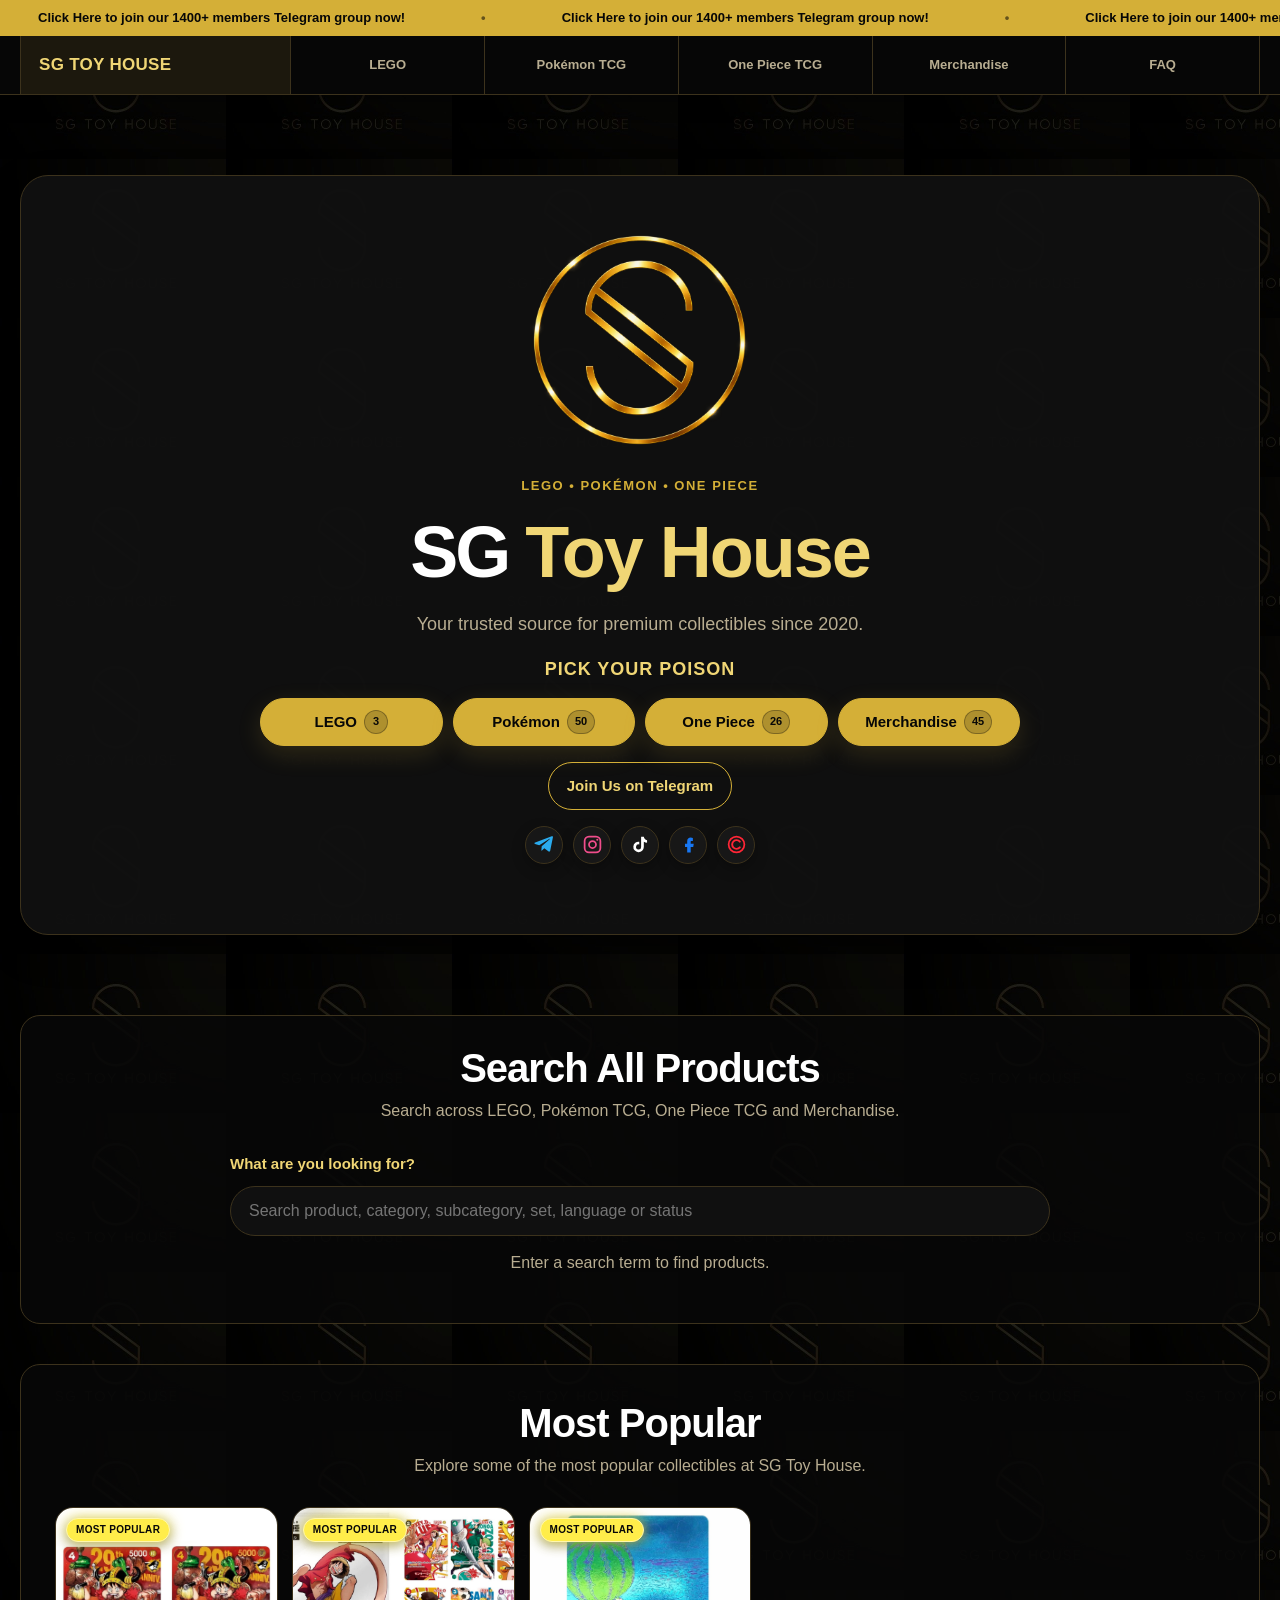
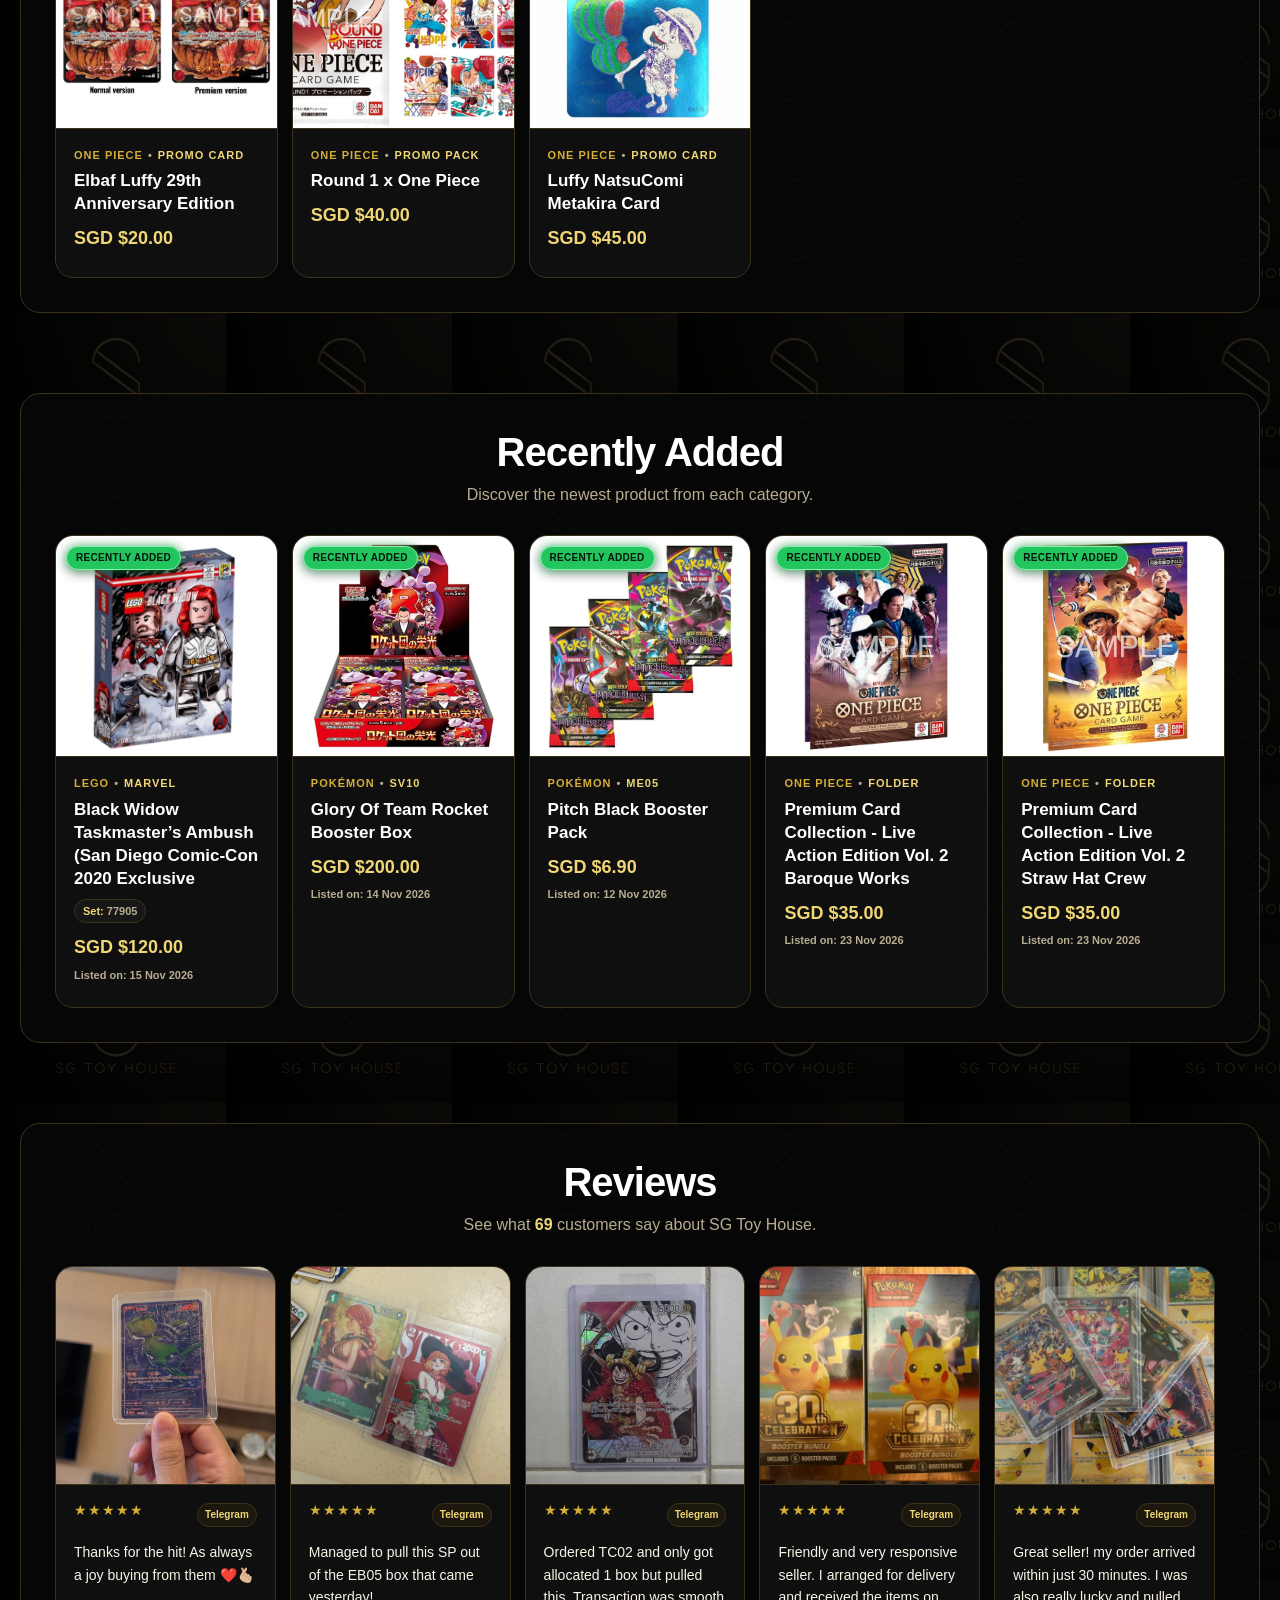
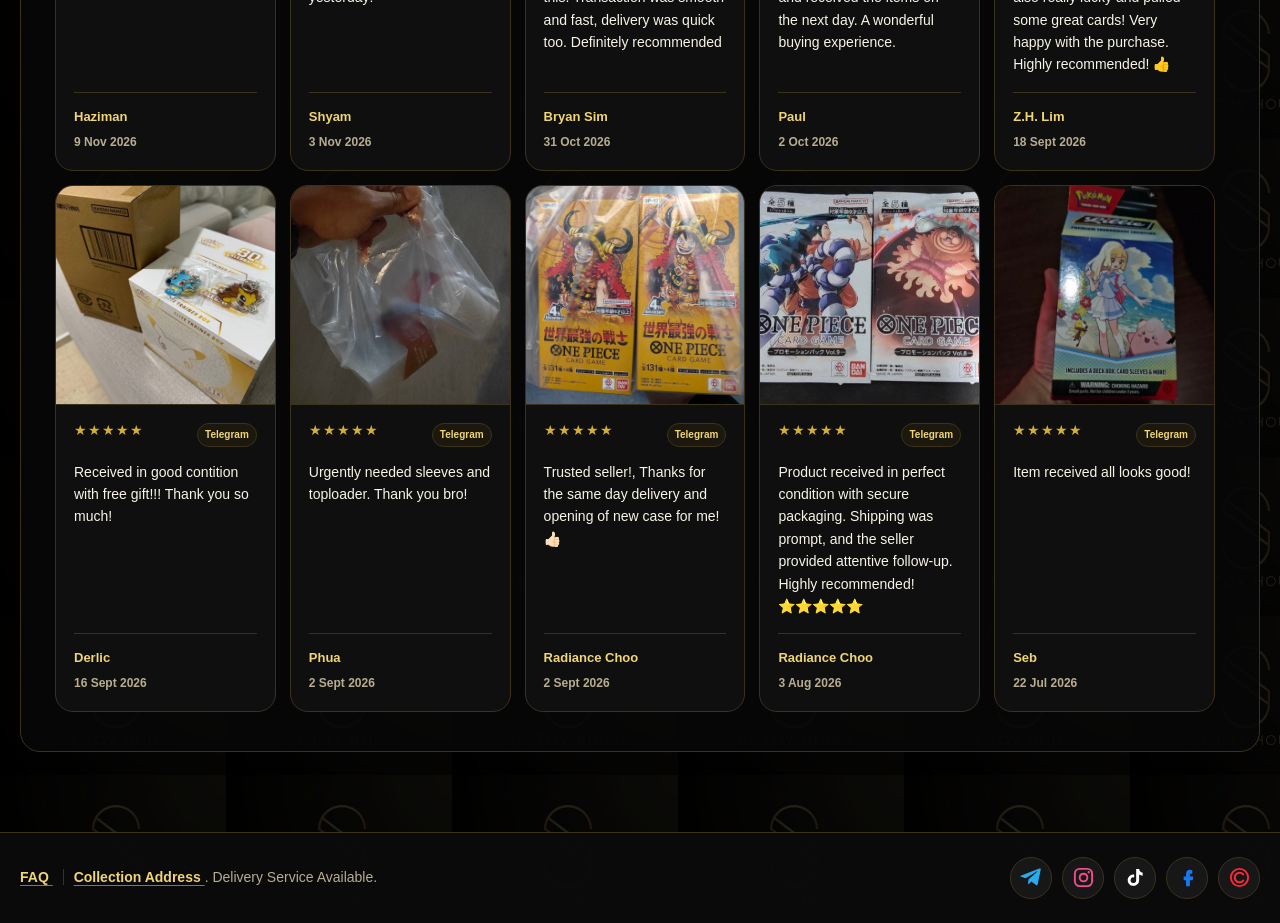
==== commit 33b7a763: "Add files via upload" ====
--- a/index.html
+++ b/index.html
@@ -2586,7 +2586,7 @@
   <script>
     const MAX_POPULAR_PRODUCTS = 5;
 const SEARCH_RESULTS_PER_PAGE = 25;
-    const MAX_VISIBLE_REVIEWS = 5;
+    const REVIEW_VISIBLE_ROWS = 2;
 
     const RECENT_PRODUCT_LIMITS = {
       lego: 1,
@@ -4187,10 +4187,17 @@
       reviewScrollArea.style.maxHeight =
         "";
 
-      if (
-        cards.length <=
-        MAX_VISIBLE_REVIEWS
-      ) {
+      const gridStyles = window.getComputedStyle(reviewGrid);
+      const columnCount = Math.max(
+        1,
+        gridStyles.gridTemplateColumns
+          .split(" ")
+          .filter(Boolean)
+          .length
+      );
+      const visibleCardCount = columnCount * REVIEW_VISIBLE_ROWS;
+
+      if (cards.length <= visibleCardCount) {
         reviewScrollArea.removeAttribute(
           "tabindex"
         );
@@ -4201,25 +4208,24 @@
 
         return;
       }
-
-      const lastVisibleCard =
-        cards[
-          MAX_VISIBLE_REVIEWS - 1
-        ];
 
       const gridTop =
         reviewGrid
           .getBoundingClientRect()
           .top;
 
-      const cardBottom =
-        lastVisibleCard
-          .getBoundingClientRect()
-          .bottom;
+      const visibleCards =
+        cards.slice(0, visibleCardCount);
+
+      const visibleBottom = Math.max(
+        ...visibleCards.map((card) =>
+          card.getBoundingClientRect().bottom
+        )
+      );
 
       reviewScrollArea.style.maxHeight =
         `${Math.ceil(
-          cardBottom - gridTop
+          visibleBottom - gridTop
         )}px`;
 
       reviewScrollArea
